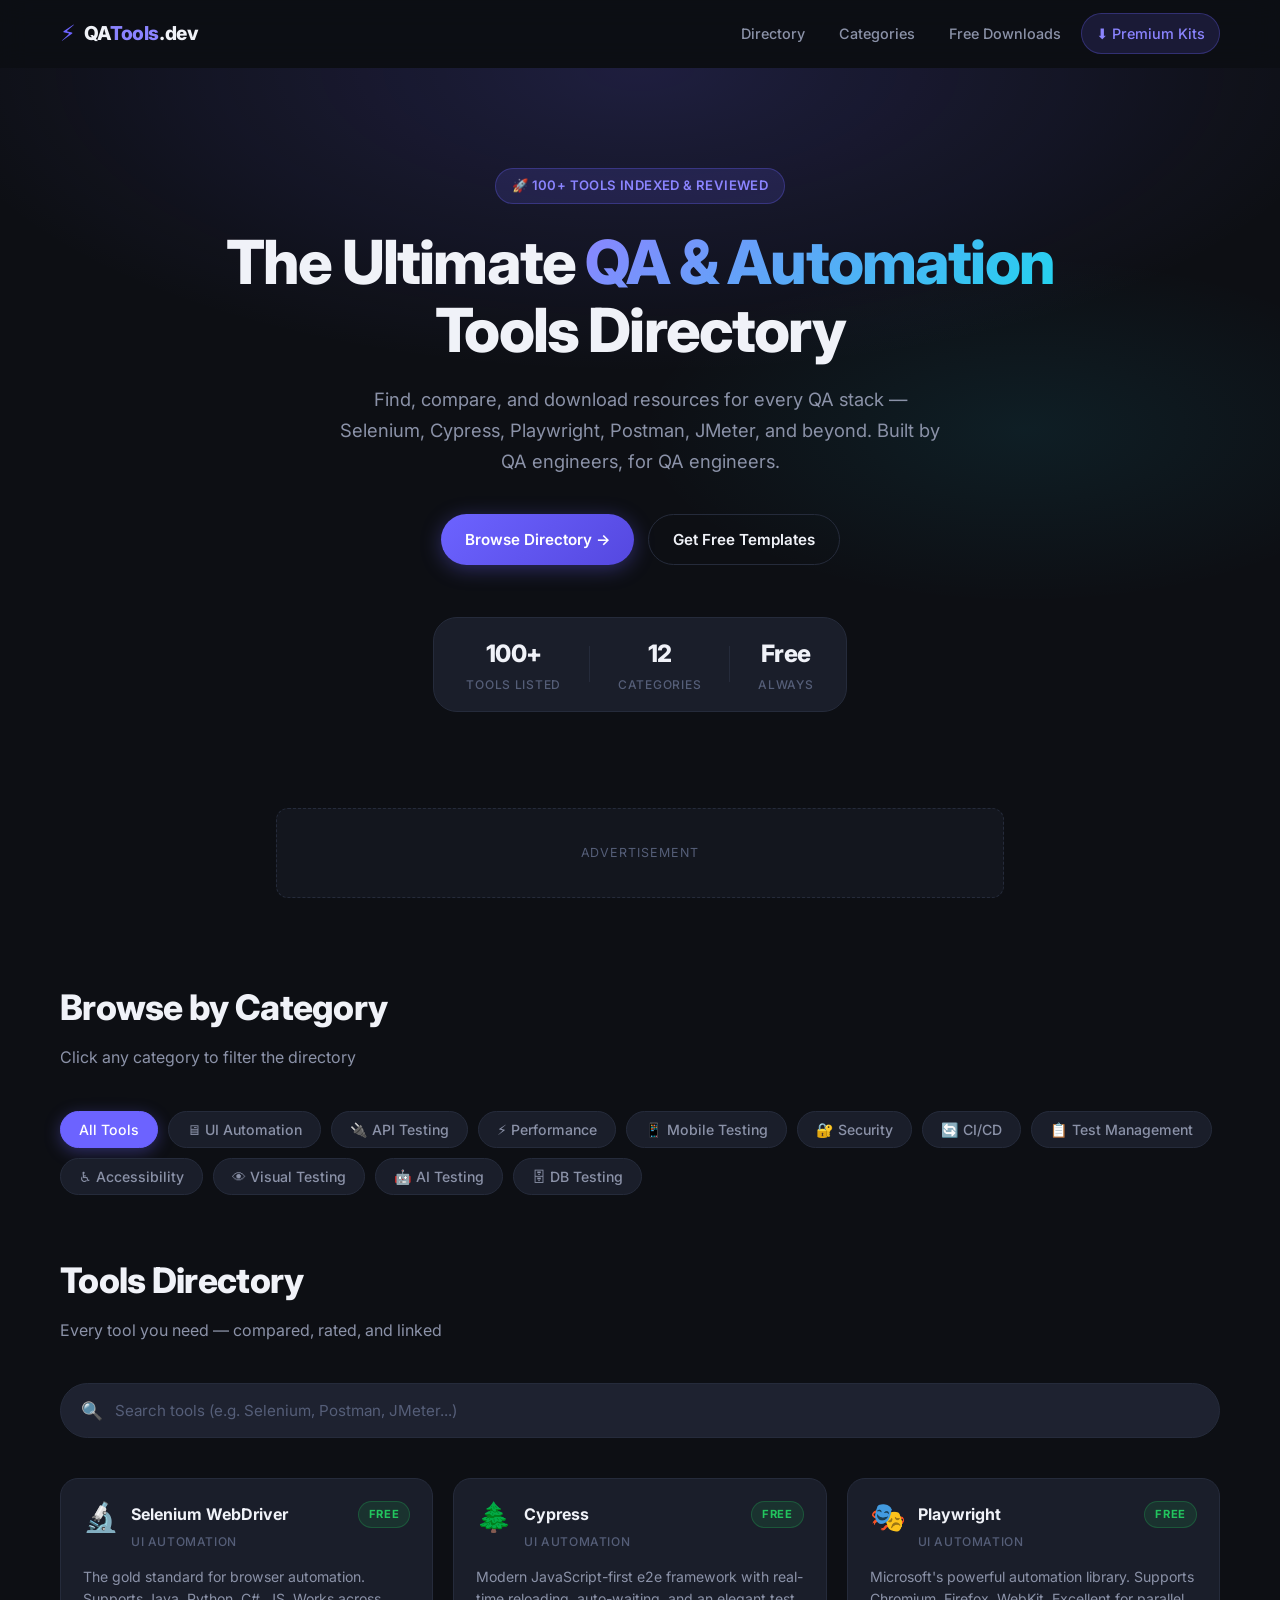
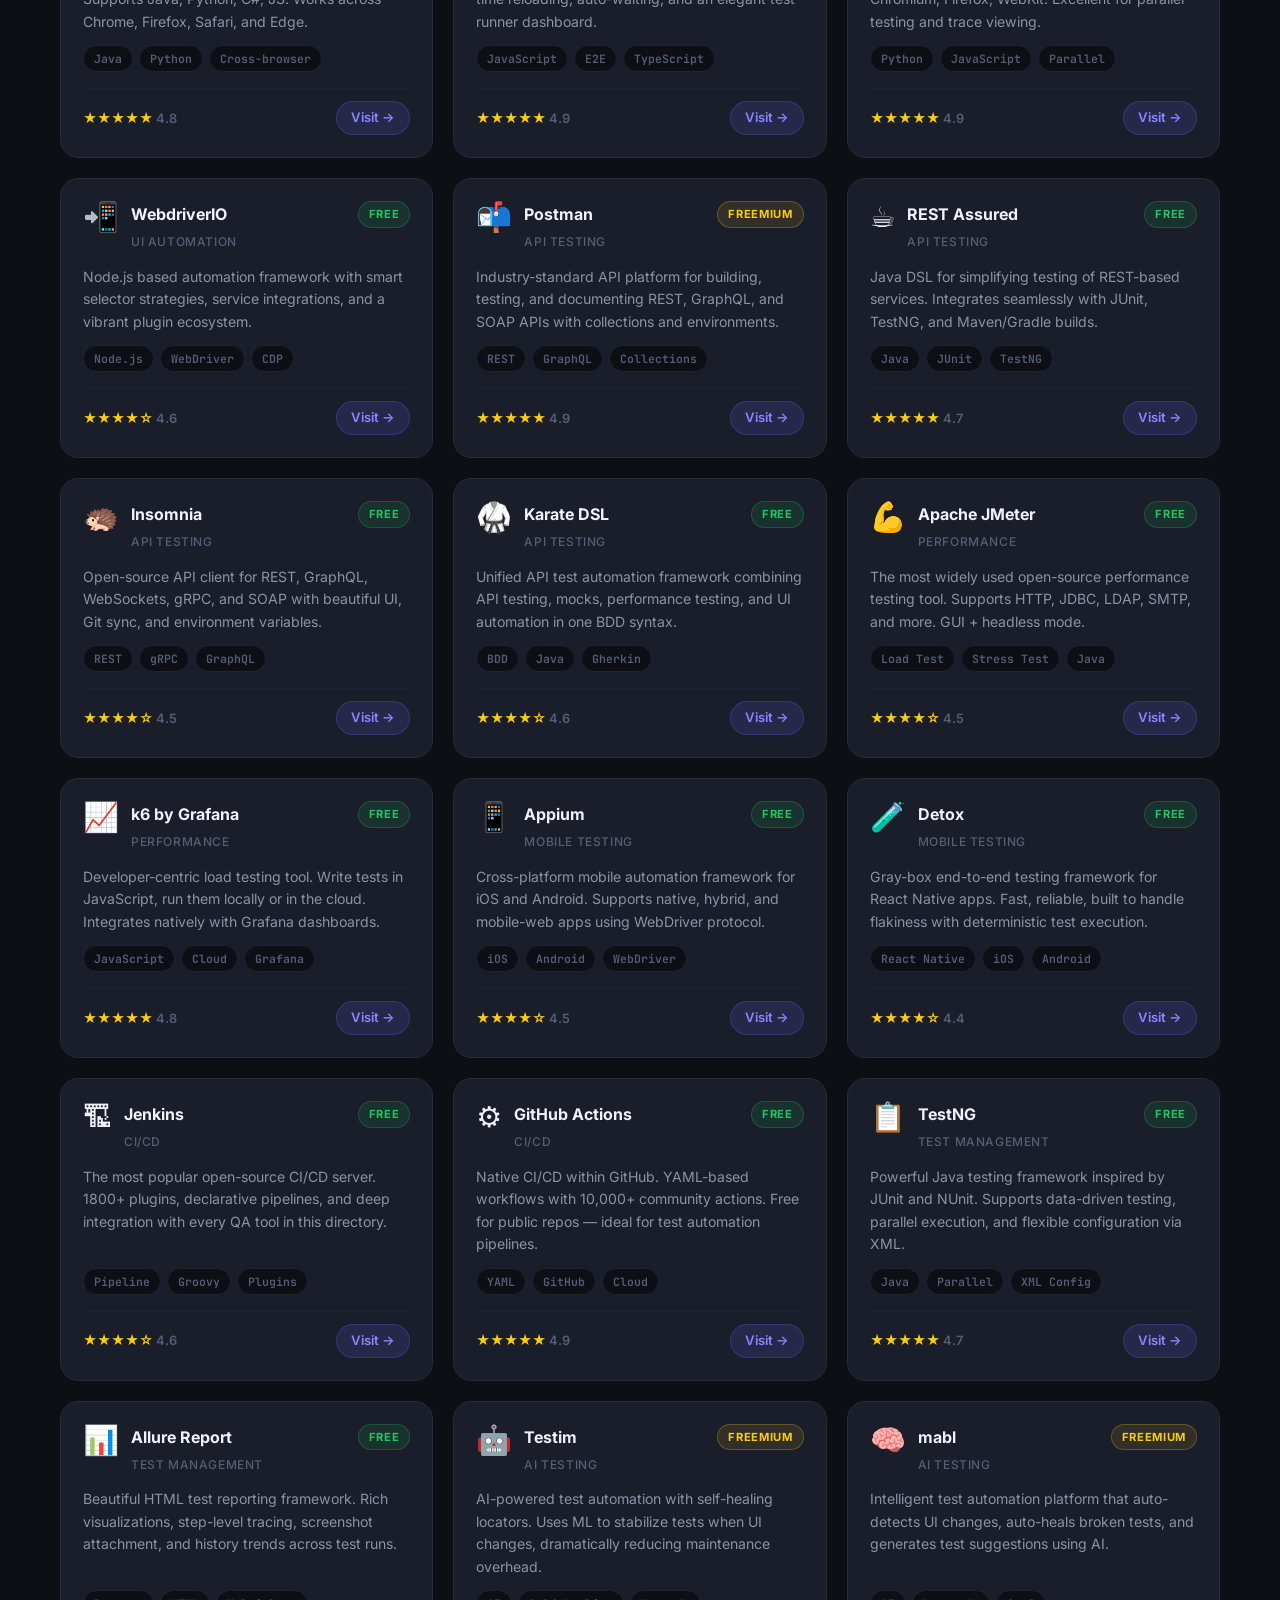
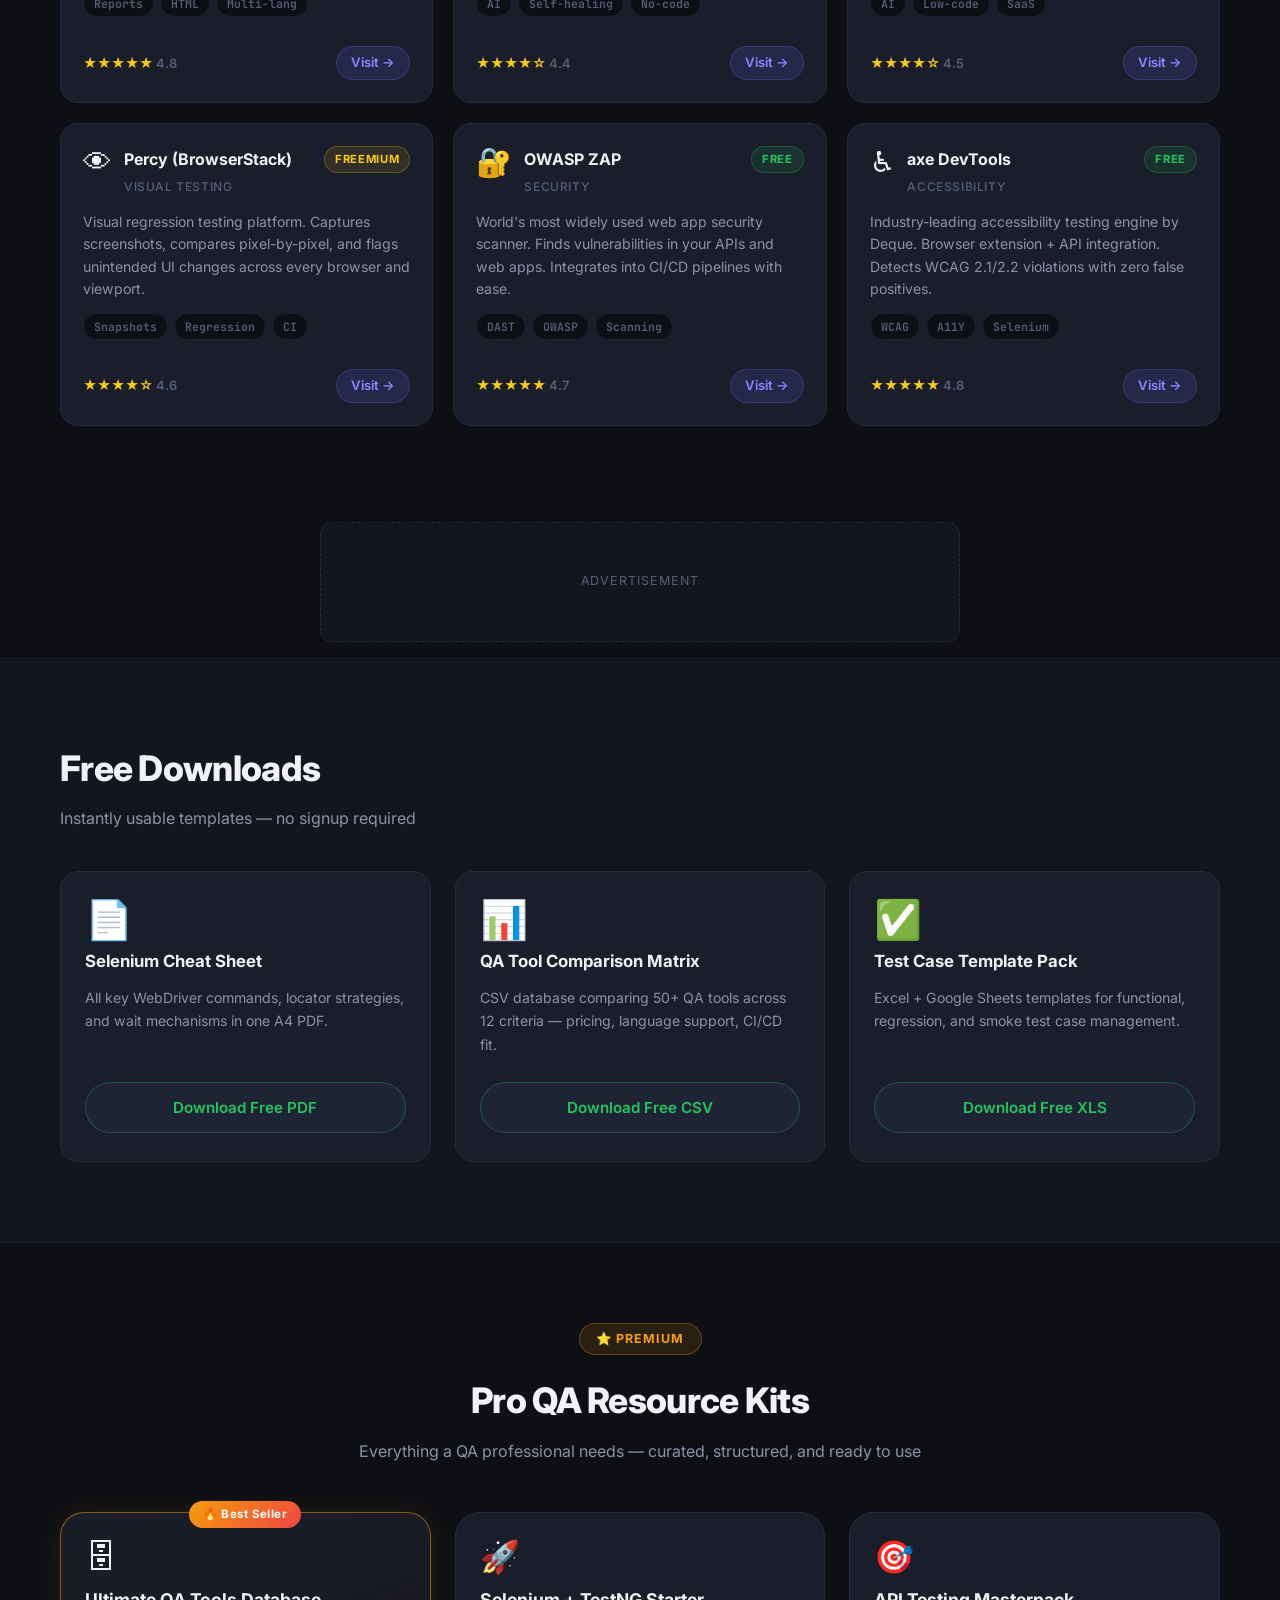
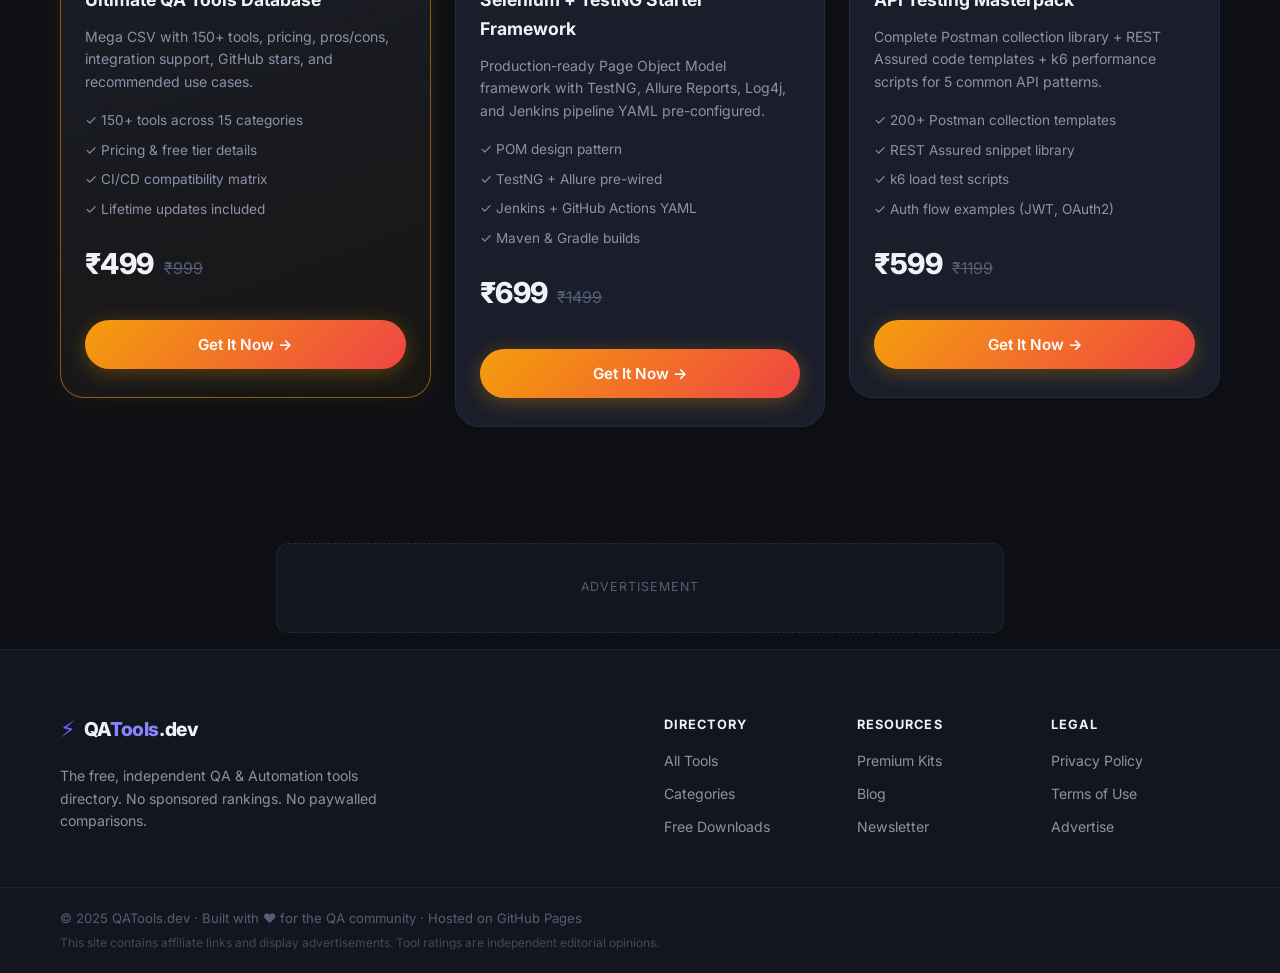
==== index.html @ 2a6a59df "Add files via upload" ====
<!DOCTYPE html>
<html lang="en">
<head>
  <meta charset="UTF-8" />
  <meta name="viewport" content="width=device-width, initial-scale=1.0" />

  <!-- ═══════════════════════════════════════════════
       SEO META TAGS
  ═══════════════════════════════════════════════ -->
  <title>QA & Software Automation Tools Directory | Best Testing Tools 2025</title>
  <meta name="description" content="The most comprehensive free directory of QA, software testing, and automation tools. Find the best Selenium, Cypress, Playwright, Postman, and API testing tools with expert comparisons, templates, and downloads." />
  <meta name="keywords" content="QA tools, software testing tools, automation testing, Selenium, Cypress, Playwright, Postman, API testing, test automation framework, QA resources, software quality assurance" />
  <meta name="author" content="AtulSingh-QA" />
  <meta name="robots" content="index, follow" />
  <link rel="canonical" href="https://atulsingh-qa.github.io/" />

  <!-- ═══════════════════════════════════════════════
       OPEN GRAPH (Social Sharing)
  ═══════════════════════════════════════════════ -->
  <meta property="og:type" content="website" />
  <meta property="og:url" content="https://atulsingh-qa.github.io/" />
  <meta property="og:title" content="QA & Software Automation Tools Directory" />
  <meta property="og:description" content="Free directory of 100+ QA and software automation tools. Comparisons, templates, and expert resources for QA professionals." />
  <meta property="og:image" content="https://atulsingh-qa.github.io/assets/og-banner.png" />
  <meta name="twitter:card" content="summary_large_image" />
  <meta name="twitter:title" content="QA & Software Automation Tools Directory" />
  <meta name="twitter:description" content="Free directory of 100+ QA and software automation tools." />

  <!-- ═══════════════════════════════════════════════
       SCHEMA.ORG STRUCTURED DATA
  ═══════════════════════════════════════════════ -->
  <script type="application/ld+json">
  {
    "@context": "https://schema.org",
    "@type": "WebSite",
    "name": "QA & Software Automation Tools Directory",
    "url": "https://atulsingh-qa.github.io/",
    "description": "Comprehensive directory of QA, software testing, and automation tools for professionals.",
    "publisher": {
      "@type": "Organization",
      "name": "QA Tools Directory",
      "url": "https://atulsingh-qa.github.io/"
    }
  }
  </script>

  <!-- ═══════════════════════════════════════════════
       ADSTERRA — Head Ad Script
       REPLACE the src URL below with your Adsterra
       "Direct Link" or "Social Bar" script tag.
  ═══════════════════════════════════════════════ -->
  <!-- ADSTERRA_HEAD_SCRIPT_PLACEHOLDER -->
  <!-- <script async src="//YOUR_ADSTERRA_SCRIPT_URL_HERE.js"></script> -->

  <link rel="stylesheet" href="styles.css" />
  <link rel="preconnect" href="https://fonts.googleapis.com" />
  <link rel="preconnect" href="https://fonts.gstatic.com" crossorigin />
  <link href="https://fonts.googleapis.com/css2?family=Inter:wght@400;500;600;700;800&family=JetBrains+Mono:wght@400;600&display=swap" rel="stylesheet" />
</head>

<body>

  <!-- ═══════════════════════════════════════════════
       NAVIGATION BAR
  ═══════════════════════════════════════════════ -->
  <header class="navbar">
    <div class="container nav-inner">
      <a href="/" class="logo">
        <span class="logo-icon">⚡</span>
        <span class="logo-text">QA<span class="logo-accent">Tools</span>.dev</span>
      </a>
      <nav class="nav-links">
        <a href="#directory">Directory</a>
        <a href="#categories">Categories</a>
        <a href="#downloads">Free Downloads</a>
        <a href="#premium" class="nav-cta">⬇ Premium Kits</a>
      </nav>
      <button class="hamburger" aria-label="Open menu" onclick="toggleMenu()">☰</button>
    </div>
    <div class="mobile-menu" id="mobileMenu">
      <a href="#directory" onclick="toggleMenu()">Directory</a>
      <a href="#categories" onclick="toggleMenu()">Categories</a>
      <a href="#downloads" onclick="toggleMenu()">Free Downloads</a>
      <a href="#premium" onclick="toggleMenu()">Premium Kits</a>
    </div>
  </header>

  <main>

    <!-- ═══════════════════════════════════════════════
         HERO SECTION
    ═══════════════════════════════════════════════ -->
    <section class="hero">
      <div class="container hero-inner">
        <div class="hero-badge">🚀 100+ Tools Indexed &amp; Reviewed</div>
        <h1 class="hero-title">
          The Ultimate <span class="gradient-text">QA &amp; Automation</span><br />
          Tools Directory
        </h1>
        <p class="hero-subtitle">
          Find, compare, and download resources for every QA stack — Selenium, Cypress,
          Playwright, Postman, JMeter, and beyond. Built by QA engineers, for QA engineers.
        </p>
        <div class="hero-actions">
          <a href="#directory" class="btn btn-primary">Browse Directory →</a>
          <a href="#downloads" class="btn btn-secondary">Get Free Templates</a>
        </div>
        <div class="hero-stats">
          <div class="stat"><span class="stat-num">100+</span><span class="stat-label">Tools Listed</span></div>
          <div class="stat-divider"></div>
          <div class="stat"><span class="stat-num">12</span><span class="stat-label">Categories</span></div>
          <div class="stat-divider"></div>
          <div class="stat"><span class="stat-num">Free</span><span class="stat-label">Always</span></div>
        </div>
      </div>
      <div class="hero-glow"></div>
    </section>

    <!-- ═══════════════════════════════════════════════
         AD SLOT — BANNER (Below Hero)
         Replace data-ad-slot with your Adsterra code
    ═══════════════════════════════════════════════ -->
    <div class="ad-container ad-banner" aria-label="Advertisement">
      <!-- ADSTERRA BANNER 728x90 — PASTE YOUR CODE BELOW -->
      <!-- <ins class="adsbygoogle" ...></ins> -->
      <div class="ad-placeholder">
        <span>Advertisement</span>
      </div>
    </div>

    <!-- ═══════════════════════════════════════════════
         CATEGORY PILLS
    ═══════════════════════════════════════════════ -->
    <section class="categories-section" id="categories">
      <div class="container">
        <h2 class="section-title">Browse by Category</h2>
        <p class="section-subtitle">Click any category to filter the directory</p>
        <div class="category-grid">
          <button class="cat-pill active" data-filter="all">All Tools</button>
          <button class="cat-pill" data-filter="ui-automation">🖥 UI Automation</button>
          <button class="cat-pill" data-filter="api-testing">🔌 API Testing</button>
          <button class="cat-pill" data-filter="performance">⚡ Performance</button>
          <button class="cat-pill" data-filter="mobile">📱 Mobile Testing</button>
          <button class="cat-pill" data-filter="security">🔐 Security</button>
          <button class="cat-pill" data-filter="ci-cd">🔄 CI/CD</button>
          <button class="cat-pill" data-filter="test-management">📋 Test Management</button>
          <button class="cat-pill" data-filter="accessibility">♿ Accessibility</button>
          <button class="cat-pill" data-filter="visual">👁 Visual Testing</button>
          <button class="cat-pill" data-filter="ai-testing">🤖 AI Testing</button>
          <button class="cat-pill" data-filter="database">🗄 DB Testing</button>
        </div>
      </div>
    </section>

    <!-- ═══════════════════════════════════════════════
         TOOLS DIRECTORY
    ═══════════════════════════════════════════════ -->
    <section class="directory-section" id="directory">
      <div class="container">
        <h2 class="section-title">Tools Directory</h2>
        <p class="section-subtitle">Every tool you need — compared, rated, and linked</p>

        <!-- Search Bar -->
        <div class="search-bar">
          <span class="search-icon">🔍</span>
          <input type="text" id="searchInput" placeholder="Search tools (e.g. Selenium, Postman, JMeter...)" oninput="filterTools()" />
        </div>

        <!-- Tools Grid -->
        <div class="tools-grid" id="toolsGrid">

          <!-- ── UI Automation ───────────────────── -->
          <article class="tool-card" data-category="ui-automation" data-tags="selenium java python testing browser">
            <div class="tool-header">
              <div class="tool-icon">🔬</div>
              <div class="tool-meta">
                <h3 class="tool-name">Selenium WebDriver</h3>
                <span class="tool-cat">UI Automation</span>
              </div>
              <span class="tool-badge free">Free</span>
            </div>
            <p class="tool-desc">The gold standard for browser automation. Supports Java, Python, C#, JS. Works across Chrome, Firefox, Safari, and Edge.</p>
            <div class="tool-tags">
              <span class="tag">Java</span><span class="tag">Python</span><span class="tag">Cross-browser</span>
            </div>
            <div class="tool-footer">
              <span class="tool-rating">★★★★★ <small>4.8</small></span>
              <a href="https://selenium.dev" target="_blank" rel="noopener" class="tool-link">Visit →</a>
            </div>
          </article>

          <article class="tool-card" data-category="ui-automation" data-tags="cypress javascript end-to-end modern testing">
            <div class="tool-header">
              <div class="tool-icon">🌲</div>
              <div class="tool-meta">
                <h3 class="tool-name">Cypress</h3>
                <span class="tool-cat">UI Automation</span>
              </div>
              <span class="tool-badge free">Free</span>
            </div>
            <p class="tool-desc">Modern JavaScript-first e2e framework with real-time reloading, auto-waiting, and an elegant test runner dashboard.</p>
            <div class="tool-tags">
              <span class="tag">JavaScript</span><span class="tag">E2E</span><span class="tag">TypeScript</span>
            </div>
            <div class="tool-footer">
              <span class="tool-rating">★★★★★ <small>4.9</small></span>
              <a href="https://cypress.io" target="_blank" rel="noopener" class="tool-link">Visit →</a>
            </div>
          </article>

          <article class="tool-card" data-category="ui-automation" data-tags="playwright microsoft cross-browser automation">
            <div class="tool-header">
              <div class="tool-icon">🎭</div>
              <div class="tool-meta">
                <h3 class="tool-name">Playwright</h3>
                <span class="tool-cat">UI Automation</span>
              </div>
              <span class="tool-badge free">Free</span>
            </div>
            <p class="tool-desc">Microsoft's powerful automation library. Supports Chromium, Firefox, WebKit. Excellent for parallel testing and trace viewing.</p>
            <div class="tool-tags">
              <span class="tag">Python</span><span class="tag">JavaScript</span><span class="tag">Parallel</span>
            </div>
            <div class="tool-footer">
              <span class="tool-rating">★★★★★ <small>4.9</small></span>
              <a href="https://playwright.dev" target="_blank" rel="noopener" class="tool-link">Visit →</a>
            </div>
          </article>

          <article class="tool-card" data-category="ui-automation" data-tags="appium mobile web automation hybrid">
            <div class="tool-header">
              <div class="tool-icon">📲</div>
              <div class="tool-meta">
                <h3 class="tool-name">WebdriverIO</h3>
                <span class="tool-cat">UI Automation</span>
              </div>
              <span class="tool-badge free">Free</span>
            </div>
            <p class="tool-desc">Node.js based automation framework with smart selector strategies, service integrations, and a vibrant plugin ecosystem.</p>
            <div class="tool-tags">
              <span class="tag">Node.js</span><span class="tag">WebDriver</span><span class="tag">CDP</span>
            </div>
            <div class="tool-footer">
              <span class="tool-rating">★★★★☆ <small>4.6</small></span>
              <a href="https://webdriver.io" target="_blank" rel="noopener" class="tool-link">Visit →</a>
            </div>
          </article>

          <!-- ── API Testing ─────────────────────── -->
          <article class="tool-card" data-category="api-testing" data-tags="postman api rest http testing">
            <div class="tool-header">
              <div class="tool-icon">📬</div>
              <div class="tool-meta">
                <h3 class="tool-name">Postman</h3>
                <span class="tool-cat">API Testing</span>
              </div>
              <span class="tool-badge freemium">Freemium</span>
            </div>
            <p class="tool-desc">Industry-standard API platform for building, testing, and documenting REST, GraphQL, and SOAP APIs with collections and environments.</p>
            <div class="tool-tags">
              <span class="tag">REST</span><span class="tag">GraphQL</span><span class="tag">Collections</span>
            </div>
            <div class="tool-footer">
              <span class="tool-rating">★★★★★ <small>4.9</small></span>
              <a href="https://postman.com" target="_blank" rel="noopener" class="tool-link">Visit →</a>
            </div>
          </article>

          <article class="tool-card" data-category="api-testing" data-tags="rest assured java api automation testing">
            <div class="tool-header">
              <div class="tool-icon">☕</div>
              <div class="tool-meta">
                <h3 class="tool-name">REST Assured</h3>
                <span class="tool-cat">API Testing</span>
              </div>
              <span class="tool-badge free">Free</span>
            </div>
            <p class="tool-desc">Java DSL for simplifying testing of REST-based services. Integrates seamlessly with JUnit, TestNG, and Maven/Gradle builds.</p>
            <div class="tool-tags">
              <span class="tag">Java</span><span class="tag">JUnit</span><span class="tag">TestNG</span>
            </div>
            <div class="tool-footer">
              <span class="tool-rating">★★★★★ <small>4.7</small></span>
              <a href="https://rest-assured.io" target="_blank" rel="noopener" class="tool-link">Visit →</a>
            </div>
          </article>

          <article class="tool-card" data-category="api-testing" data-tags="k6 grafana load api performance testing">
            <div class="tool-header">
              <div class="tool-icon">🦔</div>
              <div class="tool-meta">
                <h3 class="tool-name">Insomnia</h3>
                <span class="tool-cat">API Testing</span>
              </div>
              <span class="tool-badge free">Free</span>
            </div>
            <p class="tool-desc">Open-source API client for REST, GraphQL, WebSockets, gRPC, and SOAP with beautiful UI, Git sync, and environment variables.</p>
            <div class="tool-tags">
              <span class="tag">REST</span><span class="tag">gRPC</span><span class="tag">GraphQL</span>
            </div>
            <div class="tool-footer">
              <span class="tool-rating">★★★★☆ <small>4.5</small></span>
              <a href="https://insomnia.rest" target="_blank" rel="noopener" class="tool-link">Visit →</a>
            </div>
          </article>

          <article class="tool-card" data-category="api-testing" data-tags="karate api automation BDD testing">
            <div class="tool-header">
              <div class="tool-icon">🥋</div>
              <div class="tool-meta">
                <h3 class="tool-name">Karate DSL</h3>
                <span class="tool-cat">API Testing</span>
              </div>
              <span class="tool-badge free">Free</span>
            </div>
            <p class="tool-desc">Unified API test automation framework combining API testing, mocks, performance testing, and UI automation in one BDD syntax.</p>
            <div class="tool-tags">
              <span class="tag">BDD</span><span class="tag">Java</span><span class="tag">Gherkin</span>
            </div>
            <div class="tool-footer">
              <span class="tool-rating">★★★★☆ <small>4.6</small></span>
              <a href="https://karatelabs.github.io/karate/" target="_blank" rel="noopener" class="tool-link">Visit →</a>
            </div>
          </article>

          <!-- ── Performance ─────────────────────── -->
          <article class="tool-card" data-category="performance" data-tags="jmeter apache load performance stress testing">
            <div class="tool-header">
              <div class="tool-icon">💪</div>
              <div class="tool-meta">
                <h3 class="tool-name">Apache JMeter</h3>
                <span class="tool-cat">Performance</span>
              </div>
              <span class="tool-badge free">Free</span>
            </div>
            <p class="tool-desc">The most widely used open-source performance testing tool. Supports HTTP, JDBC, LDAP, SMTP, and more. GUI + headless mode.</p>
            <div class="tool-tags">
              <span class="tag">Load Test</span><span class="tag">Stress Test</span><span class="tag">Java</span>
            </div>
            <div class="tool-footer">
              <span class="tool-rating">★★★★☆ <small>4.5</small></span>
              <a href="https://jmeter.apache.org" target="_blank" rel="noopener" class="tool-link">Visit →</a>
            </div>
          </article>

          <article class="tool-card" data-category="performance" data-tags="k6 load testing javascript grafana cloud">
            <div class="tool-header">
              <div class="tool-icon">📈</div>
              <div class="tool-meta">
                <h3 class="tool-name">k6 by Grafana</h3>
                <span class="tool-cat">Performance</span>
              </div>
              <span class="tool-badge free">Free</span>
            </div>
            <p class="tool-desc">Developer-centric load testing tool. Write tests in JavaScript, run them locally or in the cloud. Integrates natively with Grafana dashboards.</p>
            <div class="tool-tags">
              <span class="tag">JavaScript</span><span class="tag">Cloud</span><span class="tag">Grafana</span>
            </div>
            <div class="tool-footer">
              <span class="tool-rating">★★★★★ <small>4.8</small></span>
              <a href="https://k6.io" target="_blank" rel="noopener" class="tool-link">Visit →</a>
            </div>
          </article>

          <!-- ── Mobile Testing ──────────────────── -->
          <article class="tool-card" data-category="mobile" data-tags="appium mobile ios android automation testing">
            <div class="tool-header">
              <div class="tool-icon">📱</div>
              <div class="tool-meta">
                <h3 class="tool-name">Appium</h3>
                <span class="tool-cat">Mobile Testing</span>
              </div>
              <span class="tool-badge free">Free</span>
            </div>
            <p class="tool-desc">Cross-platform mobile automation framework for iOS and Android. Supports native, hybrid, and mobile-web apps using WebDriver protocol.</p>
            <div class="tool-tags">
              <span class="tag">iOS</span><span class="tag">Android</span><span class="tag">WebDriver</span>
            </div>
            <div class="tool-footer">
              <span class="tool-rating">★★★★☆ <small>4.5</small></span>
              <a href="https://appium.io" target="_blank" rel="noopener" class="tool-link">Visit →</a>
            </div>
          </article>

          <article class="tool-card" data-category="mobile" data-tags="detox react native mobile end-to-end testing">
            <div class="tool-header">
              <div class="tool-icon">🧪</div>
              <div class="tool-meta">
                <h3 class="tool-name">Detox</h3>
                <span class="tool-cat">Mobile Testing</span>
              </div>
              <span class="tool-badge free">Free</span>
            </div>
            <p class="tool-desc">Gray-box end-to-end testing framework for React Native apps. Fast, reliable, built to handle flakiness with deterministic test execution.</p>
            <div class="tool-tags">
              <span class="tag">React Native</span><span class="tag">iOS</span><span class="tag">Android</span>
            </div>
            <div class="tool-footer">
              <span class="tool-rating">★★★★☆ <small>4.4</small></span>
              <a href="https://wix.github.io/Detox/" target="_blank" rel="noopener" class="tool-link">Visit →</a>
            </div>
          </article>

          <!-- ── CI/CD ───────────────────────────── -->
          <article class="tool-card" data-category="ci-cd" data-tags="jenkins ci cd pipeline automation devops">
            <div class="tool-header">
              <div class="tool-icon">🏗</div>
              <div class="tool-meta">
                <h3 class="tool-name">Jenkins</h3>
                <span class="tool-cat">CI/CD</span>
              </div>
              <span class="tool-badge free">Free</span>
            </div>
            <p class="tool-desc">The most popular open-source CI/CD server. 1800+ plugins, declarative pipelines, and deep integration with every QA tool in this directory.</p>
            <div class="tool-tags">
              <span class="tag">Pipeline</span><span class="tag">Groovy</span><span class="tag">Plugins</span>
            </div>
            <div class="tool-footer">
              <span class="tool-rating">★★★★☆ <small>4.6</small></span>
              <a href="https://jenkins.io" target="_blank" rel="noopener" class="tool-link">Visit →</a>
            </div>
          </article>

          <article class="tool-card" data-category="ci-cd" data-tags="github actions ci cd workflows automation">
            <div class="tool-header">
              <div class="tool-icon">⚙️</div>
              <div class="tool-meta">
                <h3 class="tool-name">GitHub Actions</h3>
                <span class="tool-cat">CI/CD</span>
              </div>
              <span class="tool-badge free">Free</span>
            </div>
            <p class="tool-desc">Native CI/CD within GitHub. YAML-based workflows with 10,000+ community actions. Free for public repos — ideal for test automation pipelines.</p>
            <div class="tool-tags">
              <span class="tag">YAML</span><span class="tag">GitHub</span><span class="tag">Cloud</span>
            </div>
            <div class="tool-footer">
              <span class="tool-rating">★★★★★ <small>4.9</small></span>
              <a href="https://github.com/features/actions" target="_blank" rel="noopener" class="tool-link">Visit →</a>
            </div>
          </article>

          <!-- ── Test Management ─────────────────── -->
          <article class="tool-card" data-category="test-management" data-tags="testng java testing framework annotations">
            <div class="tool-header">
              <div class="tool-icon">📋</div>
              <div class="tool-meta">
                <h3 class="tool-name">TestNG</h3>
                <span class="tool-cat">Test Management</span>
              </div>
              <span class="tool-badge free">Free</span>
            </div>
            <p class="tool-desc">Powerful Java testing framework inspired by JUnit and NUnit. Supports data-driven testing, parallel execution, and flexible configuration via XML.</p>
            <div class="tool-tags">
              <span class="tag">Java</span><span class="tag">Parallel</span><span class="tag">XML Config</span>
            </div>
            <div class="tool-footer">
              <span class="tool-rating">★★★★★ <small>4.7</small></span>
              <a href="https://testng.org" target="_blank" rel="noopener" class="tool-link">Visit →</a>
            </div>
          </article>

          <article class="tool-card" data-category="test-management" data-tags="allure report test reporting html visualization">
            <div class="tool-header">
              <div class="tool-icon">📊</div>
              <div class="tool-meta">
                <h3 class="tool-name">Allure Report</h3>
                <span class="tool-cat">Test Management</span>
              </div>
              <span class="tool-badge free">Free</span>
            </div>
            <p class="tool-desc">Beautiful HTML test reporting framework. Rich visualizations, step-level tracing, screenshot attachment, and history trends across test runs.</p>
            <div class="tool-tags">
              <span class="tag">Reports</span><span class="tag">HTML</span><span class="tag">Multi-lang</span>
            </div>
            <div class="tool-footer">
              <span class="tool-rating">★★★★★ <small>4.8</small></span>
              <a href="https://allurereport.org" target="_blank" rel="noopener" class="tool-link">Visit →</a>
            </div>
          </article>

          <!-- ── AI Testing ──────────────────────── -->
          <article class="tool-card" data-category="ai-testing" data-tags="testim ai self-healing automated testing">
            <div class="tool-header">
              <div class="tool-icon">🤖</div>
              <div class="tool-meta">
                <h3 class="tool-name">Testim</h3>
                <span class="tool-cat">AI Testing</span>
              </div>
              <span class="tool-badge freemium">Freemium</span>
            </div>
            <p class="tool-desc">AI-powered test automation with self-healing locators. Uses ML to stabilize tests when UI changes, dramatically reducing maintenance overhead.</p>
            <div class="tool-tags">
              <span class="tag">AI</span><span class="tag">Self-healing</span><span class="tag">No-code</span>
            </div>
            <div class="tool-footer">
              <span class="tool-rating">★★★★☆ <small>4.4</small></span>
              <a href="https://testim.io" target="_blank" rel="noopener" class="tool-link">Visit →</a>
            </div>
          </article>

          <article class="tool-card" data-category="ai-testing" data-tags="mabl ai automated testing saas low-code">
            <div class="tool-header">
              <div class="tool-icon">🧠</div>
              <div class="tool-meta">
                <h3 class="tool-name">mabl</h3>
                <span class="tool-cat">AI Testing</span>
              </div>
              <span class="tool-badge freemium">Freemium</span>
            </div>
            <p class="tool-desc">Intelligent test automation platform that auto-detects UI changes, auto-heals broken tests, and generates test suggestions using AI.</p>
            <div class="tool-tags">
              <span class="tag">AI</span><span class="tag">Low-code</span><span class="tag">SaaS</span>
            </div>
            <div class="tool-footer">
              <span class="tool-rating">★★★★☆ <small>4.5</small></span>
              <a href="https://mabl.com" target="_blank" rel="noopener" class="tool-link">Visit →</a>
            </div>
          </article>

          <!-- ── Visual Testing ─────────────────── -->
          <article class="tool-card" data-category="visual" data-tags="percy visual regression testing snapshot">
            <div class="tool-header">
              <div class="tool-icon">👁</div>
              <div class="tool-meta">
                <h3 class="tool-name">Percy (BrowserStack)</h3>
                <span class="tool-cat">Visual Testing</span>
              </div>
              <span class="tool-badge freemium">Freemium</span>
            </div>
            <p class="tool-desc">Visual regression testing platform. Captures screenshots, compares pixel-by-pixel, and flags unintended UI changes across every browser and viewport.</p>
            <div class="tool-tags">
              <span class="tag">Snapshots</span><span class="tag">Regression</span><span class="tag">CI</span>
            </div>
            <div class="tool-footer">
              <span class="tool-rating">★★★★☆ <small>4.6</small></span>
              <a href="https://percy.io" target="_blank" rel="noopener" class="tool-link">Visit →</a>
            </div>
          </article>

          <!-- ── Security ───────────────────────── -->
          <article class="tool-card" data-category="security" data-tags="OWASP ZAP security vulnerability scan web app">
            <div class="tool-header">
              <div class="tool-icon">🔐</div>
              <div class="tool-meta">
                <h3 class="tool-name">OWASP ZAP</h3>
                <span class="tool-cat">Security</span>
              </div>
              <span class="tool-badge free">Free</span>
            </div>
            <p class="tool-desc">World's most widely used web app security scanner. Finds vulnerabilities in your APIs and web apps. Integrates into CI/CD pipelines with ease.</p>
            <div class="tool-tags">
              <span class="tag">DAST</span><span class="tag">OWASP</span><span class="tag">Scanning</span>
            </div>
            <div class="tool-footer">
              <span class="tool-rating">★★★★★ <small>4.7</small></span>
              <a href="https://zaproxy.org" target="_blank" rel="noopener" class="tool-link">Visit →</a>
            </div>
          </article>

          <!-- ── Accessibility ───────────────────── -->
          <article class="tool-card" data-category="accessibility" data-tags="axe accessibility deque WCAG testing browser">
            <div class="tool-header">
              <div class="tool-icon">♿</div>
              <div class="tool-meta">
                <h3 class="tool-name">axe DevTools</h3>
                <span class="tool-cat">Accessibility</span>
              </div>
              <span class="tool-badge free">Free</span>
            </div>
            <p class="tool-desc">Industry-leading accessibility testing engine by Deque. Browser extension + API integration. Detects WCAG 2.1/2.2 violations with zero false positives.</p>
            <div class="tool-tags">
              <span class="tag">WCAG</span><span class="tag">A11Y</span><span class="tag">Selenium</span>
            </div>
            <div class="tool-footer">
              <span class="tool-rating">★★★★★ <small>4.8</small></span>
              <a href="https://deque.com/axe/" target="_blank" rel="noopener" class="tool-link">Visit →</a>
            </div>
          </article>

        </div><!-- /tools-grid -->
      </div>
    </section>

    <!-- ═══════════════════════════════════════════════
         AD SLOT — MID-PAGE (Native / In-feed)
    ═══════════════════════════════════════════════ -->
    <div class="ad-container ad-mid" aria-label="Advertisement">
      <!-- ADSTERRA NATIVE AD — PASTE YOUR CODE BELOW -->
      <div class="ad-placeholder">
        <span>Advertisement</span>
      </div>
    </div>

    <!-- ═══════════════════════════════════════════════
         FREE DOWNLOADS SECTION
    ═══════════════════════════════════════════════ -->
    <section class="downloads-section" id="downloads">
      <div class="container">
        <div class="section-header-flex">
          <div>
            <h2 class="section-title">Free Downloads</h2>
            <p class="section-subtitle">Instantly usable templates — no signup required</p>
          </div>
        </div>
        <div class="downloads-grid">

          <div class="download-card">
            <div class="download-icon">📄</div>
            <h3>Selenium Cheat Sheet</h3>
            <p>All key WebDriver commands, locator strategies, and wait mechanisms in one A4 PDF.</p>
            <a href="#" class="btn btn-download">Download Free PDF</a>
          </div>

          <div class="download-card">
            <div class="download-icon">📊</div>
            <h3>QA Tool Comparison Matrix</h3>
            <p>CSV database comparing 50+ QA tools across 12 criteria — pricing, language support, CI/CD fit.</p>
            <a href="#" class="btn btn-download">Download Free CSV</a>
          </div>

          <div class="download-card">
            <div class="download-icon">✅</div>
            <h3>Test Case Template Pack</h3>
            <p>Excel + Google Sheets templates for functional, regression, and smoke test case management.</p>
            <a href="#" class="btn btn-download">Download Free XLS</a>
          </div>

        </div>
      </div>
    </section>

    <!-- ═══════════════════════════════════════════════
         PREMIUM PRODUCTS (GUMROAD)
    ═══════════════════════════════════════════════ -->
    <section class="premium-section" id="premium">
      <div class="container">
        <div class="premium-header">
          <span class="premium-badge">⭐ PREMIUM</span>
          <h2 class="section-title">Pro QA Resource Kits</h2>
          <p class="section-subtitle">Everything a QA professional needs — curated, structured, and ready to use</p>
        </div>
        <div class="premium-grid">

          <div class="premium-card featured">
            <div class="featured-label">🔥 Best Seller</div>
            <div class="premium-icon">🗄</div>
            <h3>Ultimate QA Tools Database</h3>
            <p>Mega CSV with 150+ tools, pricing, pros/cons, integration support, GitHub stars, and recommended use cases.</p>
            <ul class="premium-features">
              <li>✓ 150+ tools across 15 categories</li>
              <li>✓ Pricing & free tier details</li>
              <li>✓ CI/CD compatibility matrix</li>
              <li>✓ Lifetime updates included</li>
            </ul>
            <div class="premium-price">
              <span class="price">₹499</span>
              <span class="price-orig">₹999</span>
            </div>
            <!-- REPLACE href with your Gumroad product link -->
            <a href="https://gumroad.com" target="_blank" rel="noopener" class="btn btn-premium">Get It Now →</a>
          </div>

          <div class="premium-card">
            <div class="premium-icon">🚀</div>
            <h3>Selenium + TestNG Starter Framework</h3>
            <p>Production-ready Page Object Model framework with TestNG, Allure Reports, Log4j, and Jenkins pipeline YAML pre-configured.</p>
            <ul class="premium-features">
              <li>✓ POM design pattern</li>
              <li>✓ TestNG + Allure pre-wired</li>
              <li>✓ Jenkins + GitHub Actions YAML</li>
              <li>✓ Maven & Gradle builds</li>
            </ul>
            <div class="premium-price">
              <span class="price">₹699</span>
              <span class="price-orig">₹1499</span>
            </div>
            <a href="https://gumroad.com" target="_blank" rel="noopener" class="btn btn-premium">Get It Now →</a>
          </div>

          <div class="premium-card">
            <div class="premium-icon">🎯</div>
            <h3>API Testing Masterpack</h3>
            <p>Complete Postman collection library + REST Assured code templates + k6 performance scripts for 5 common API patterns.</p>
            <ul class="premium-features">
              <li>✓ 200+ Postman collection templates</li>
              <li>✓ REST Assured snippet library</li>
              <li>✓ k6 load test scripts</li>
              <li>✓ Auth flow examples (JWT, OAuth2)</li>
            </ul>
            <div class="premium-price">
              <span class="price">₹599</span>
              <span class="price-orig">₹1199</span>
            </div>
            <a href="https://gumroad.com" target="_blank" rel="noopener" class="btn btn-premium">Get It Now →</a>
          </div>

        </div>
      </div>
    </section>

    <!-- ═══════════════════════════════════════════════
         AD SLOT — BEFORE FOOTER
    ═══════════════════════════════════════════════ -->
    <div class="ad-container ad-footer-top" aria-label="Advertisement">
      <!-- ADSTERRA BANNER 728x90 — PASTE YOUR CODE BELOW -->
      <div class="ad-placeholder">
        <span>Advertisement</span>
      </div>
    </div>

  </main>

  <!-- ═══════════════════════════════════════════════
       FOOTER
  ═══════════════════════════════════════════════ -->
  <footer class="footer">
    <div class="container footer-inner">
      <div class="footer-brand">
        <a href="/" class="logo">
          <span class="logo-icon">⚡</span>
          <span class="logo-text">QA<span class="logo-accent">Tools</span>.dev</span>
        </a>
        <p>The free, independent QA & Automation tools directory. No sponsored rankings. No paywalled comparisons.</p>
      </div>
      <div class="footer-links">
        <div class="footer-col">
          <h4>Directory</h4>
          <a href="#directory">All Tools</a>
          <a href="#categories">Categories</a>
          <a href="#downloads">Free Downloads</a>
        </div>
        <div class="footer-col">
          <h4>Resources</h4>
          <a href="#premium">Premium Kits</a>
          <a href="#">Blog</a>
          <a href="#">Newsletter</a>
        </div>
        <div class="footer-col">
          <h4>Legal</h4>
          <a href="#">Privacy Policy</a>
          <a href="#">Terms of Use</a>
          <a href="#">Advertise</a>
        </div>
      </div>
    </div>
    <div class="footer-bottom">
      <div class="container">
        <p>© 2025 QATools.dev · Built with ❤️ for the QA community · Hosted on GitHub Pages</p>
        <p class="footer-disclaimer">This site contains affiliate links and display advertisements. Tool ratings are independent editorial opinions.</p>
      </div>
    </div>
  </footer>

  <!-- ═══════════════════════════════════════════════
       JAVASCRIPT — Filter & Search
  ═══════════════════════════════════════════════ -->
  <script>
    // ── Category filter ────────────────────────────
    const pills = document.querySelectorAll('.cat-pill');
    let activeFilter = 'all';

    pills.forEach(pill => {
      pill.addEventListener('click', () => {
        pills.forEach(p => p.classList.remove('active'));
        pill.classList.add('active');
        activeFilter = pill.dataset.filter;
        applyFilters();
      });
    });

    // ── Text search ────────────────────────────────
    function filterTools() { applyFilters(); }

    function applyFilters() {
      const query = document.getElementById('searchInput').value.toLowerCase();
      const cards = document.querySelectorAll('.tool-card');

      cards.forEach(card => {
        const catMatch = activeFilter === 'all' || card.dataset.category === activeFilter;
        const textContent = (card.dataset.tags + ' ' + card.innerText).toLowerCase();
        const searchMatch = query === '' || textContent.includes(query);
        card.style.display = (catMatch && searchMatch) ? 'flex' : 'none';
      });
    }

    // ── Mobile menu ────────────────────────────────
    function toggleMenu() {
      const menu = document.getElementById('mobileMenu');
      menu.classList.toggle('open');
    }

    // ── Navbar scroll shadow ───────────────────────
    window.addEventListener('scroll', () => {
      document.querySelector('.navbar').classList.toggle('scrolled', window.scrollY > 10);
    });
  </script>

</body>
</html>
---- styles.css ----
/* ═══════════════════════════════════════════════════════════════
   QATools.dev — Dark Mode Stylesheet
   Mobile-first · Pure CSS · Zero dependencies
   ═══════════════════════════════════════════════════════════════ */

/* ── 1. DESIGN TOKENS ──────────────────────────────────────────── */
:root {
  /* Palette */
  --bg-base:        #0d0f14;
  --bg-surface:     #13161e;
  --bg-card:        #1a1e2a;
  --bg-card-hover:  #1f2435;
  --bg-input:       #1e2230;
  --border:         #252b3b;
  --border-subtle:  #1e2333;

  /* Brand */
  --accent:         #6c63ff;
  --accent-light:   #8b84ff;
  --accent-dim:     rgba(108, 99, 255, 0.15);
  --accent-glow:    rgba(108, 99, 255, 0.35);
  --green:          #22c55e;
  --yellow:         #facc15;
  --red:            #f87171;
  --cyan:           #22d3ee;

  /* Text */
  --text-primary:   #f0f2f8;
  --text-secondary: #8b92a8;
  --text-muted:     #555e78;
  --text-link:      #6c63ff;

  /* Typography */
  --font-sans: 'Inter', system-ui, -apple-system, sans-serif;
  --font-mono: 'JetBrains Mono', 'Fira Code', monospace;

  /* Spacing */
  --radius-sm:  6px;
  --radius-md:  12px;
  --radius-lg:  18px;
  --radius-xl:  24px;
  --radius-pill: 999px;

  /* Shadows */
  --shadow-card: 0 2px 16px rgba(0, 0, 0, 0.4);
  --shadow-glow: 0 0 40px rgba(108, 99, 255, 0.2);

  /* Layout */
  --max-width: 1200px;
  --nav-height: 68px;
}

/* ── 2. RESET & BASE ────────────────────────────────────────────── */
*, *::before, *::after {
  box-sizing: border-box;
  margin: 0;
  padding: 0;
}

html {
  scroll-behavior: smooth;
  -webkit-text-size-adjust: 100%;
}

body {
  background-color: var(--bg-base);
  color: var(--text-primary);
  font-family: var(--font-sans);
  font-size: 16px;
  line-height: 1.65;
  overflow-x: hidden;
}

a {
  color: var(--text-link);
  text-decoration: none;
  transition: color 0.2s;
}

a:hover { color: var(--accent-light); }

img, svg { max-width: 100%; display: block; }

ul { list-style: none; }

/* ── 3. UTILITIES ───────────────────────────────────────────────── */
.container {
  width: 100%;
  max-width: var(--max-width);
  margin-inline: auto;
  padding-inline: 20px;
}

.gradient-text {
  background: linear-gradient(135deg, var(--accent-light) 0%, var(--cyan) 100%);
  -webkit-background-clip: text;
  -webkit-text-fill-color: transparent;
  background-clip: text;
}

.section-title {
  font-size: clamp(1.6rem, 4vw, 2.2rem);
  font-weight: 800;
  color: var(--text-primary);
  letter-spacing: -0.02em;
  margin-bottom: 8px;
}

.section-subtitle {
  color: var(--text-secondary);
  font-size: 1rem;
  margin-bottom: 40px;
}

/* ── 4. BUTTONS ─────────────────────────────────────────────────── */
.btn {
  display: inline-flex;
  align-items: center;
  justify-content: center;
  gap: 6px;
  padding: 12px 24px;
  border-radius: var(--radius-pill);
  font-family: var(--font-sans);
  font-size: 0.95rem;
  font-weight: 600;
  cursor: pointer;
  border: none;
  transition: transform 0.18s, box-shadow 0.18s, background 0.18s, opacity 0.18s;
  white-space: nowrap;
}

.btn:hover  { transform: translateY(-2px); }
.btn:active { transform: translateY(0); }

.btn-primary {
  background: linear-gradient(135deg, var(--accent) 0%, #5548e0 100%);
  color: #fff;
  box-shadow: 0 4px 20px var(--accent-glow);
}

.btn-primary:hover {
  box-shadow: 0 6px 28px var(--accent-glow);
  color: #fff;
}

.btn-secondary {
  background: transparent;
  color: var(--text-primary);
  border: 1.5px solid var(--border);
}

.btn-secondary:hover {
  border-color: var(--accent);
  color: var(--accent-light);
  background: var(--accent-dim);
}

.btn-download {
  background: var(--bg-card-hover);
  color: var(--green);
  border: 1.5px solid rgba(34, 197, 94, 0.3);
  width: 100%;
  margin-top: 16px;
}

.btn-download:hover {
  background: rgba(34, 197, 94, 0.1);
  color: var(--green);
  border-color: var(--green);
}

.btn-premium {
  background: linear-gradient(135deg, #f59e0b 0%, #ef4444 100%);
  color: #fff;
  box-shadow: 0 4px 20px rgba(245, 158, 11, 0.3);
  width: 100%;
  margin-top: 20px;
}

.btn-premium:hover {
  box-shadow: 0 6px 28px rgba(245, 158, 11, 0.4);
  color: #fff;
}

/* ── 5. NAVIGATION ──────────────────────────────────────────────── */
.navbar {
  position: sticky;
  top: 0;
  z-index: 100;
  height: var(--nav-height);
  background: rgba(13, 15, 20, 0.85);
  backdrop-filter: blur(14px);
  -webkit-backdrop-filter: blur(14px);
  border-bottom: 1px solid transparent;
  transition: border-color 0.2s, box-shadow 0.2s;
}

.navbar.scrolled {
  border-bottom-color: var(--border-subtle);
  box-shadow: 0 4px 30px rgba(0, 0, 0, 0.3);
}

.nav-inner {
  height: 100%;
  display: flex;
  align-items: center;
  justify-content: space-between;
  gap: 24px;
}

/* Logo */
.logo {
  display: flex;
  align-items: center;
  gap: 8px;
  text-decoration: none;
  flex-shrink: 0;
}

.logo-icon {
  font-size: 1.4rem;
  line-height: 1;
}

.logo-text {
  font-size: 1.2rem;
  font-weight: 800;
  color: var(--text-primary);
  letter-spacing: -0.02em;
}

.logo-accent { color: var(--accent-light); }

/* Nav links */
.nav-links {
  display: flex;
  align-items: center;
  gap: 6px;
}

.nav-links a {
  color: var(--text-secondary);
  font-size: 0.9rem;
  font-weight: 500;
  padding: 8px 14px;
  border-radius: var(--radius-pill);
  transition: color 0.2s, background 0.2s;
}

.nav-links a:hover {
  color: var(--text-primary);
  background: var(--bg-card);
}

.nav-cta {
  background: var(--accent-dim) !important;
  color: var(--accent-light) !important;
  border: 1.5px solid rgba(108, 99, 255, 0.3);
}

.nav-cta:hover {
  background: rgba(108, 99, 255, 0.25) !important;
  border-color: var(--accent);
}

/* Hamburger */
.hamburger {
  display: none;
  background: none;
  border: 1px solid var(--border);
  color: var(--text-primary);
  font-size: 1.2rem;
  padding: 6px 12px;
  border-radius: var(--radius-sm);
  cursor: pointer;
  transition: background 0.2s;
}

.hamburger:hover { background: var(--bg-card); }

/* Mobile menu */
.mobile-menu {
  display: none;
  flex-direction: column;
  padding: 12px 20px 16px;
  background: var(--bg-surface);
  border-top: 1px solid var(--border-subtle);
  gap: 2px;
}

.mobile-menu.open { display: flex; }

.mobile-menu a {
  color: var(--text-secondary);
  font-size: 1rem;
  font-weight: 500;
  padding: 10px 14px;
  border-radius: var(--radius-md);
  transition: background 0.2s, color 0.2s;
}

.mobile-menu a:hover {
  background: var(--bg-card);
  color: var(--text-primary);
}

/* ── 6. HERO ────────────────────────────────────────────────────── */
.hero {
  position: relative;
  padding: 100px 0 80px;
  overflow: hidden;
  text-align: center;
}

.hero::before {
  content: '';
  position: absolute;
  inset: 0;
  background:
    radial-gradient(ellipse 80% 60% at 50% 0%, rgba(108, 99, 255, 0.18) 0%, transparent 70%),
    radial-gradient(ellipse 50% 40% at 80% 50%, rgba(34, 211, 238, 0.08) 0%, transparent 60%);
  pointer-events: none;
}

.hero-inner {
  position: relative;
  z-index: 1;
  display: flex;
  flex-direction: column;
  align-items: center;
  gap: 0;
}

.hero-badge {
  display: inline-flex;
  align-items: center;
  gap: 6px;
  background: var(--accent-dim);
  border: 1px solid rgba(108, 99, 255, 0.3);
  color: var(--accent-light);
  font-size: 0.82rem;
  font-weight: 600;
  padding: 6px 16px;
  border-radius: var(--radius-pill);
  letter-spacing: 0.03em;
  text-transform: uppercase;
  margin-bottom: 24px;
}

.hero-title {
  font-size: clamp(2.2rem, 6vw, 3.8rem);
  font-weight: 800;
  line-height: 1.12;
  letter-spacing: -0.03em;
  margin-bottom: 20px;
  color: var(--text-primary);
}

.hero-subtitle {
  max-width: 620px;
  font-size: clamp(1rem, 2.5vw, 1.15rem);
  color: var(--text-secondary);
  line-height: 1.7;
  margin-bottom: 36px;
}

.hero-actions {
  display: flex;
  flex-wrap: wrap;
  gap: 14px;
  justify-content: center;
  margin-bottom: 52px;
}

.hero-stats {
  display: flex;
  align-items: center;
  gap: 0;
  background: var(--bg-card);
  border: 1px solid var(--border);
  border-radius: var(--radius-xl);
  padding: 16px 32px;
  gap: 28px;
}

.stat {
  display: flex;
  flex-direction: column;
  align-items: center;
  gap: 2px;
}

.stat-num {
  font-size: 1.5rem;
  font-weight: 800;
  color: var(--text-primary);
  letter-spacing: -0.02em;
}

.stat-label {
  font-size: 0.75rem;
  color: var(--text-muted);
  text-transform: uppercase;
  letter-spacing: 0.06em;
  font-weight: 500;
}

.stat-divider {
  width: 1px;
  height: 36px;
  background: var(--border);
}

/* ── 7. AD CONTAINERS ───────────────────────────────────────────── */
.ad-container {
  width: 100%;
  display: flex;
  justify-content: center;
  align-items: center;
  padding: 16px 0;
}

.ad-placeholder {
  width: 100%;
  max-width: 728px;
  height: 90px;
  background: var(--bg-surface);
  border: 1px dashed var(--border);
  border-radius: var(--radius-md);
  display: flex;
  align-items: center;
  justify-content: center;
  color: var(--text-muted);
  font-size: 0.78rem;
  letter-spacing: 0.08em;
  text-transform: uppercase;
}

.ad-mid .ad-placeholder {
  max-width: 640px;
  height: 120px;
}

/* ── 8. CATEGORIES ──────────────────────────────────────────────── */
.categories-section {
  padding: 64px 0 0;
}

.category-grid {
  display: flex;
  flex-wrap: wrap;
  gap: 10px;
}

.cat-pill {
  background: var(--bg-card);
  border: 1.5px solid var(--border);
  color: var(--text-secondary);
  font-family: var(--font-sans);
  font-size: 0.88rem;
  font-weight: 500;
  padding: 9px 18px;
  border-radius: var(--radius-pill);
  cursor: pointer;
  transition: background 0.18s, border-color 0.18s, color 0.18s, transform 0.15s;
  white-space: nowrap;
}

.cat-pill:hover {
  border-color: var(--accent);
  color: var(--accent-light);
  background: var(--accent-dim);
  transform: translateY(-1px);
}

.cat-pill.active {
  background: var(--accent);
  border-color: var(--accent);
  color: #fff;
  box-shadow: 0 4px 16px var(--accent-glow);
}

/* ── 9. DIRECTORY / TOOLS GRID ──────────────────────────────────── */
.directory-section {
  padding: 56px 0 80px;
}

.search-bar {
  display: flex;
  align-items: center;
  gap: 12px;
  background: var(--bg-input);
  border: 1.5px solid var(--border);
  border-radius: var(--radius-pill);
  padding: 12px 20px;
  margin-bottom: 40px;
  transition: border-color 0.2s;
}

.search-bar:focus-within {
  border-color: var(--accent);
  box-shadow: 0 0 0 3px var(--accent-dim);
}

.search-icon {
  font-size: 1.1rem;
  flex-shrink: 0;
}

.search-bar input {
  flex: 1;
  background: none;
  border: none;
  outline: none;
  color: var(--text-primary);
  font-family: var(--font-sans);
  font-size: 0.95rem;
}

.search-bar input::placeholder {
  color: var(--text-muted);
}

/* Tools grid */
.tools-grid {
  display: grid;
  grid-template-columns: repeat(auto-fill, minmax(300px, 1fr));
  gap: 20px;
}

/* Tool card */
.tool-card {
  display: flex;
  flex-direction: column;
  background: var(--bg-card);
  border: 1px solid var(--border);
  border-radius: var(--radius-lg);
  padding: 22px;
  gap: 12px;
  transition: transform 0.2s, border-color 0.2s, box-shadow 0.2s;
  cursor: default;
}

.tool-card:hover {
  transform: translateY(-4px);
  border-color: rgba(108, 99, 255, 0.35);
  box-shadow: var(--shadow-card), 0 0 0 1px rgba(108, 99, 255, 0.1);
  background: var(--bg-card-hover);
}

.tool-header {
  display: flex;
  align-items: flex-start;
  gap: 12px;
}

.tool-icon {
  font-size: 1.8rem;
  line-height: 1;
  flex-shrink: 0;
  margin-top: 2px;
}

.tool-meta {
  flex: 1;
  min-width: 0;
}

.tool-name {
  font-size: 1rem;
  font-weight: 700;
  color: var(--text-primary);
  white-space: nowrap;
  overflow: hidden;
  text-overflow: ellipsis;
}

.tool-cat {
  font-size: 0.75rem;
  color: var(--text-muted);
  text-transform: uppercase;
  letter-spacing: 0.05em;
  font-weight: 500;
}

/* Badges */
.tool-badge {
  flex-shrink: 0;
  font-size: 0.7rem;
  font-weight: 700;
  padding: 3px 10px;
  border-radius: var(--radius-pill);
  text-transform: uppercase;
  letter-spacing: 0.06em;
}

.tool-badge.free {
  background: rgba(34, 197, 94, 0.12);
  color: var(--green);
  border: 1px solid rgba(34, 197, 94, 0.25);
}

.tool-badge.freemium {
  background: rgba(250, 204, 21, 0.1);
  color: var(--yellow);
  border: 1px solid rgba(250, 204, 21, 0.25);
}

.tool-badge.paid {
  background: rgba(248, 113, 113, 0.1);
  color: var(--red);
  border: 1px solid rgba(248, 113, 113, 0.25);
}

/* Description */
.tool-desc {
  font-size: 0.88rem;
  color: var(--text-secondary);
  line-height: 1.6;
  flex: 1;
}

/* Tags */
.tool-tags {
  display: flex;
  flex-wrap: wrap;
  gap: 6px;
}

.tag {
  font-size: 0.72rem;
  font-weight: 600;
  color: var(--text-muted);
  background: var(--bg-base);
  border: 1px solid var(--border-subtle);
  padding: 3px 10px;
  border-radius: var(--radius-pill);
  font-family: var(--font-mono);
}

/* Footer of card */
.tool-footer {
  display: flex;
  align-items: center;
  justify-content: space-between;
  margin-top: 4px;
  padding-top: 12px;
  border-top: 1px solid var(--border-subtle);
}

.tool-rating {
  font-size: 0.85rem;
  color: var(--yellow);
  font-weight: 600;
}

.tool-rating small {
  color: var(--text-muted);
  font-size: 0.8rem;
}

.tool-link {
  font-size: 0.82rem;
  font-weight: 600;
  color: var(--accent-light);
  padding: 5px 14px;
  border-radius: var(--radius-pill);
  border: 1.5px solid rgba(108, 99, 255, 0.25);
  background: var(--accent-dim);
  transition: background 0.2s, border-color 0.2s, transform 0.15s;
}

.tool-link:hover {
  background: rgba(108, 99, 255, 0.25);
  border-color: var(--accent);
  color: #fff;
  transform: translateX(2px);
}

/* ── 10. FREE DOWNLOADS ─────────────────────────────────────────── */
.downloads-section {
  padding: 80px 0;
  background: var(--bg-surface);
  border-top: 1px solid var(--border-subtle);
  border-bottom: 1px solid var(--border-subtle);
}

.section-header-flex {
  display: flex;
  justify-content: space-between;
  align-items: flex-start;
  flex-wrap: wrap;
  gap: 16px;
}

.downloads-grid {
  display: grid;
  grid-template-columns: repeat(auto-fill, minmax(280px, 1fr));
  gap: 24px;
}

.download-card {
  background: var(--bg-card);
  border: 1px solid var(--border);
  border-radius: var(--radius-lg);
  padding: 28px 24px;
  display: flex;
  flex-direction: column;
  gap: 10px;
  transition: border-color 0.2s, transform 0.2s;
}

.download-card:hover {
  border-color: rgba(34, 197, 94, 0.3);
  transform: translateY(-3px);
}

.download-icon {
  font-size: 2.4rem;
  line-height: 1;
}

.download-card h3 {
  font-size: 1.05rem;
  font-weight: 700;
  color: var(--text-primary);
}

.download-card p {
  font-size: 0.88rem;
  color: var(--text-secondary);
  flex: 1;
}

/* ── 11. PREMIUM SECTION ────────────────────────────────────────── */
.premium-section {
  padding: 80px 0 100px;
}

.premium-header {
  text-align: center;
  margin-bottom: 48px;
}

.premium-badge {
  display: inline-flex;
  align-items: center;
  gap: 6px;
  background: rgba(245, 158, 11, 0.12);
  border: 1px solid rgba(245, 158, 11, 0.3);
  color: #f59e0b;
  font-size: 0.78rem;
  font-weight: 700;
  padding: 5px 16px;
  border-radius: var(--radius-pill);
  letter-spacing: 0.08em;
  text-transform: uppercase;
  margin-bottom: 16px;
}

.premium-grid {
  display: grid;
  grid-template-columns: repeat(auto-fill, minmax(300px, 1fr));
  gap: 24px;
  align-items: start;
}

.premium-card {
  background: var(--bg-card);
  border: 1px solid var(--border);
  border-radius: var(--radius-xl);
  padding: 28px 24px;
  display: flex;
  flex-direction: column;
  gap: 12px;
  position: relative;
  transition: transform 0.2s, border-color 0.2s, box-shadow 0.2s;
}

.premium-card:hover {
  transform: translateY(-5px);
  box-shadow: var(--shadow-card);
}

.premium-card.featured {
  border-color: rgba(245, 158, 11, 0.5);
  background: linear-gradient(160deg, var(--bg-card) 0%, rgba(245, 158, 11, 0.05) 100%);
  box-shadow: 0 0 30px rgba(245, 158, 11, 0.1);
}

.featured-label {
  position: absolute;
  top: -12px;
  left: 50%;
  transform: translateX(-50%);
  background: linear-gradient(135deg, #f59e0b, #ef4444);
  color: #fff;
  font-size: 0.72rem;
  font-weight: 700;
  padding: 4px 14px;
  border-radius: var(--radius-pill);
  letter-spacing: 0.04em;
  white-space: nowrap;
}

.premium-icon {
  font-size: 2rem;
  line-height: 1;
}

.premium-card h3 {
  font-size: 1.1rem;
  font-weight: 700;
  color: var(--text-primary);
}

.premium-card p {
  font-size: 0.88rem;
  color: var(--text-secondary);
  line-height: 1.6;
}

.premium-features {
  display: flex;
  flex-direction: column;
  gap: 7px;
  margin-top: 4px;
}

.premium-features li {
  font-size: 0.85rem;
  color: var(--text-secondary);
  display: flex;
  align-items: center;
  gap: 6px;
}

.premium-features li::first-letter {
  color: var(--green);
}

.premium-price {
  display: flex;
  align-items: baseline;
  gap: 10px;
  margin-top: 8px;
}

.price {
  font-size: 1.8rem;
  font-weight: 800;
  color: var(--text-primary);
  letter-spacing: -0.02em;
}

.price-orig {
  font-size: 1rem;
  color: var(--text-muted);
  text-decoration: line-through;
}

/* ── 12. FOOTER ─────────────────────────────────────────────────── */
.footer {
  background: var(--bg-surface);
  border-top: 1px solid var(--border-subtle);
  padding-top: 64px;
}

.footer-inner {
  display: grid;
  grid-template-columns: 1fr 1fr;
  gap: 48px;
  padding-bottom: 48px;
}

.footer-brand {
  display: flex;
  flex-direction: column;
  gap: 16px;
}

.footer-brand .logo { margin-bottom: 4px; }

.footer-brand p {
  font-size: 0.88rem;
  color: var(--text-secondary);
  line-height: 1.6;
  max-width: 320px;
}

.footer-links {
  display: grid;
  grid-template-columns: repeat(3, 1fr);
  gap: 24px;
}

.footer-col {
  display: flex;
  flex-direction: column;
  gap: 10px;
}

.footer-col h4 {
  font-size: 0.8rem;
  font-weight: 700;
  color: var(--text-primary);
  text-transform: uppercase;
  letter-spacing: 0.08em;
  margin-bottom: 4px;
}

.footer-col a {
  font-size: 0.88rem;
  color: var(--text-secondary);
  transition: color 0.2s;
}

.footer-col a:hover { color: var(--accent-light); }

.footer-bottom {
  border-top: 1px solid var(--border-subtle);
  padding: 20px 0;
}

.footer-bottom .container {
  display: flex;
  flex-direction: column;
  gap: 4px;
}

.footer-bottom p {
  font-size: 0.82rem;
  color: var(--text-muted);
}

.footer-disclaimer {
  font-size: 0.75rem !important;
  color: var(--text-muted) !important;
  opacity: 0.7;
}

/* ── 13. SCROLLBAR ──────────────────────────────────────────────── */
::-webkit-scrollbar { width: 8px; }
::-webkit-scrollbar-track { background: var(--bg-base); }
::-webkit-scrollbar-thumb {
  background: var(--border);
  border-radius: 4px;
}
::-webkit-scrollbar-thumb:hover { background: var(--accent); }

/* ── 14. SELECTION ──────────────────────────────────────────────── */
::selection {
  background: var(--accent-dim);
  color: var(--accent-light);
}

/* ── 15. FOCUS VISIBLE ──────────────────────────────────────────── */
:focus-visible {
  outline: 2px solid var(--accent);
  outline-offset: 3px;
  border-radius: var(--radius-sm);
}

/* ═══════════════════════════════════════════════════════════════
   RESPONSIVE — TABLET (≤ 768px)
   ═══════════════════════════════════════════════════════════════ */
@media (max-width: 768px) {
  .nav-links { display: none; }
  .hamburger { display: block; }
  .navbar { height: auto; min-height: var(--nav-height); }
  .nav-inner { height: var(--nav-height); }

  .hero { padding: 64px 0 56px; }
  .hero-stats {
    gap: 18px;
    padding: 14px 22px;
    flex-wrap: wrap;
    justify-content: center;
  }

  .tools-grid { grid-template-columns: 1fr; }
  .downloads-grid { grid-template-columns: 1fr; }
  .premium-grid { grid-template-columns: 1fr; }

  .footer-inner { grid-template-columns: 1fr; gap: 36px; }
  .footer-links { grid-template-columns: repeat(2, 1fr); }

  .ad-placeholder { height: 60px !important; }
}

/* ═══════════════════════════════════════════════════════════════
   RESPONSIVE — MOBILE (≤ 480px)
   ═══════════════════════════════════════════════════════════════ */
@media (max-width: 480px) {
  .hero-actions { flex-direction: column; align-items: center; }
  .hero-actions .btn { width: 100%; max-width: 280px; }
  .hero-stats { gap: 12px; padding: 12px 16px; }
  .stat-divider { display: none; }

  .category-grid { gap: 8px; }
  .cat-pill { font-size: 0.82rem; padding: 8px 14px; }

  .footer-links { grid-template-columns: 1fr; }
  .footer-bottom .container { text-align: center; }

  .premium-card { padding: 24px 18px; }
  .tool-card { padding: 18px; }
}

/* ═══════════════════════════════════════════════════════════════
   REDUCED MOTION
   ═══════════════════════════════════════════════════════════════ */
@media (prefers-reduced-motion: reduce) {
  *, *::before, *::after {
    animation-duration: 0.01ms !important;
    transition-duration: 0.01ms !important;
  }
  html { scroll-behavior: auto; }
}
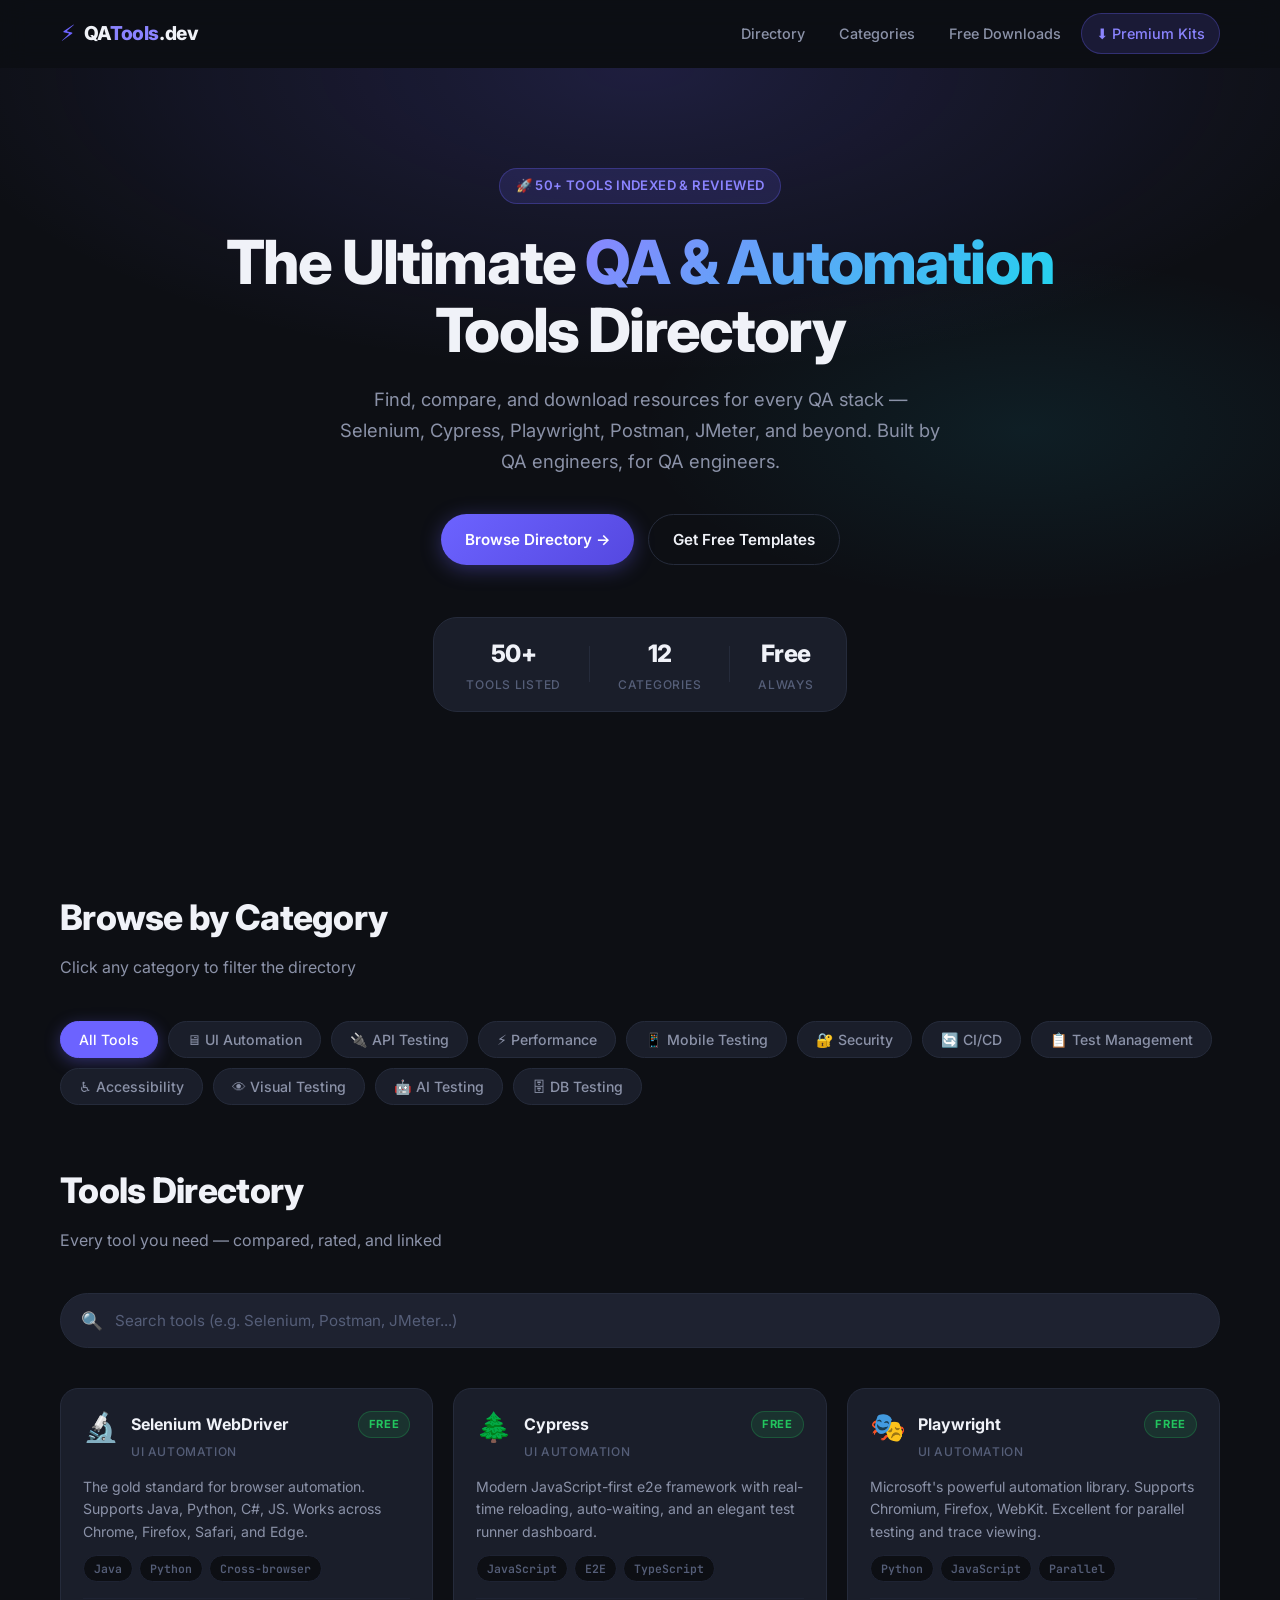
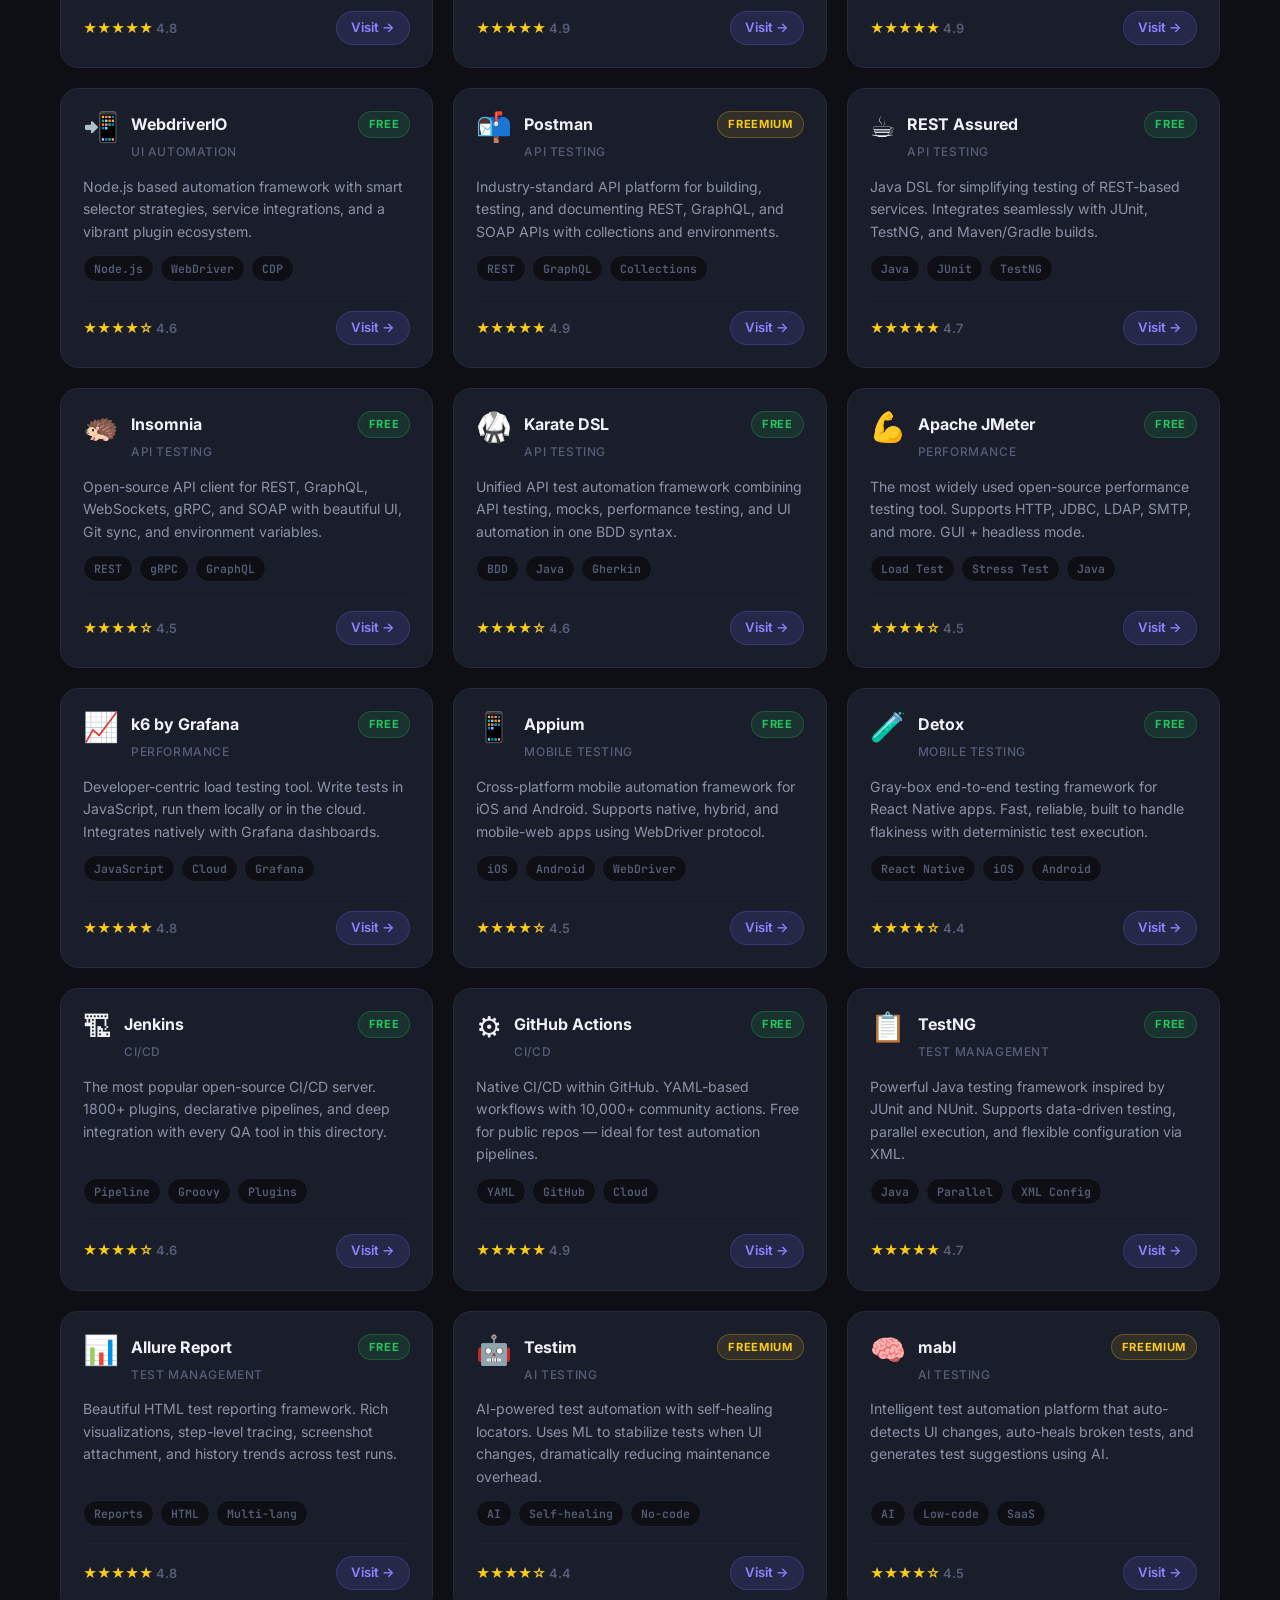
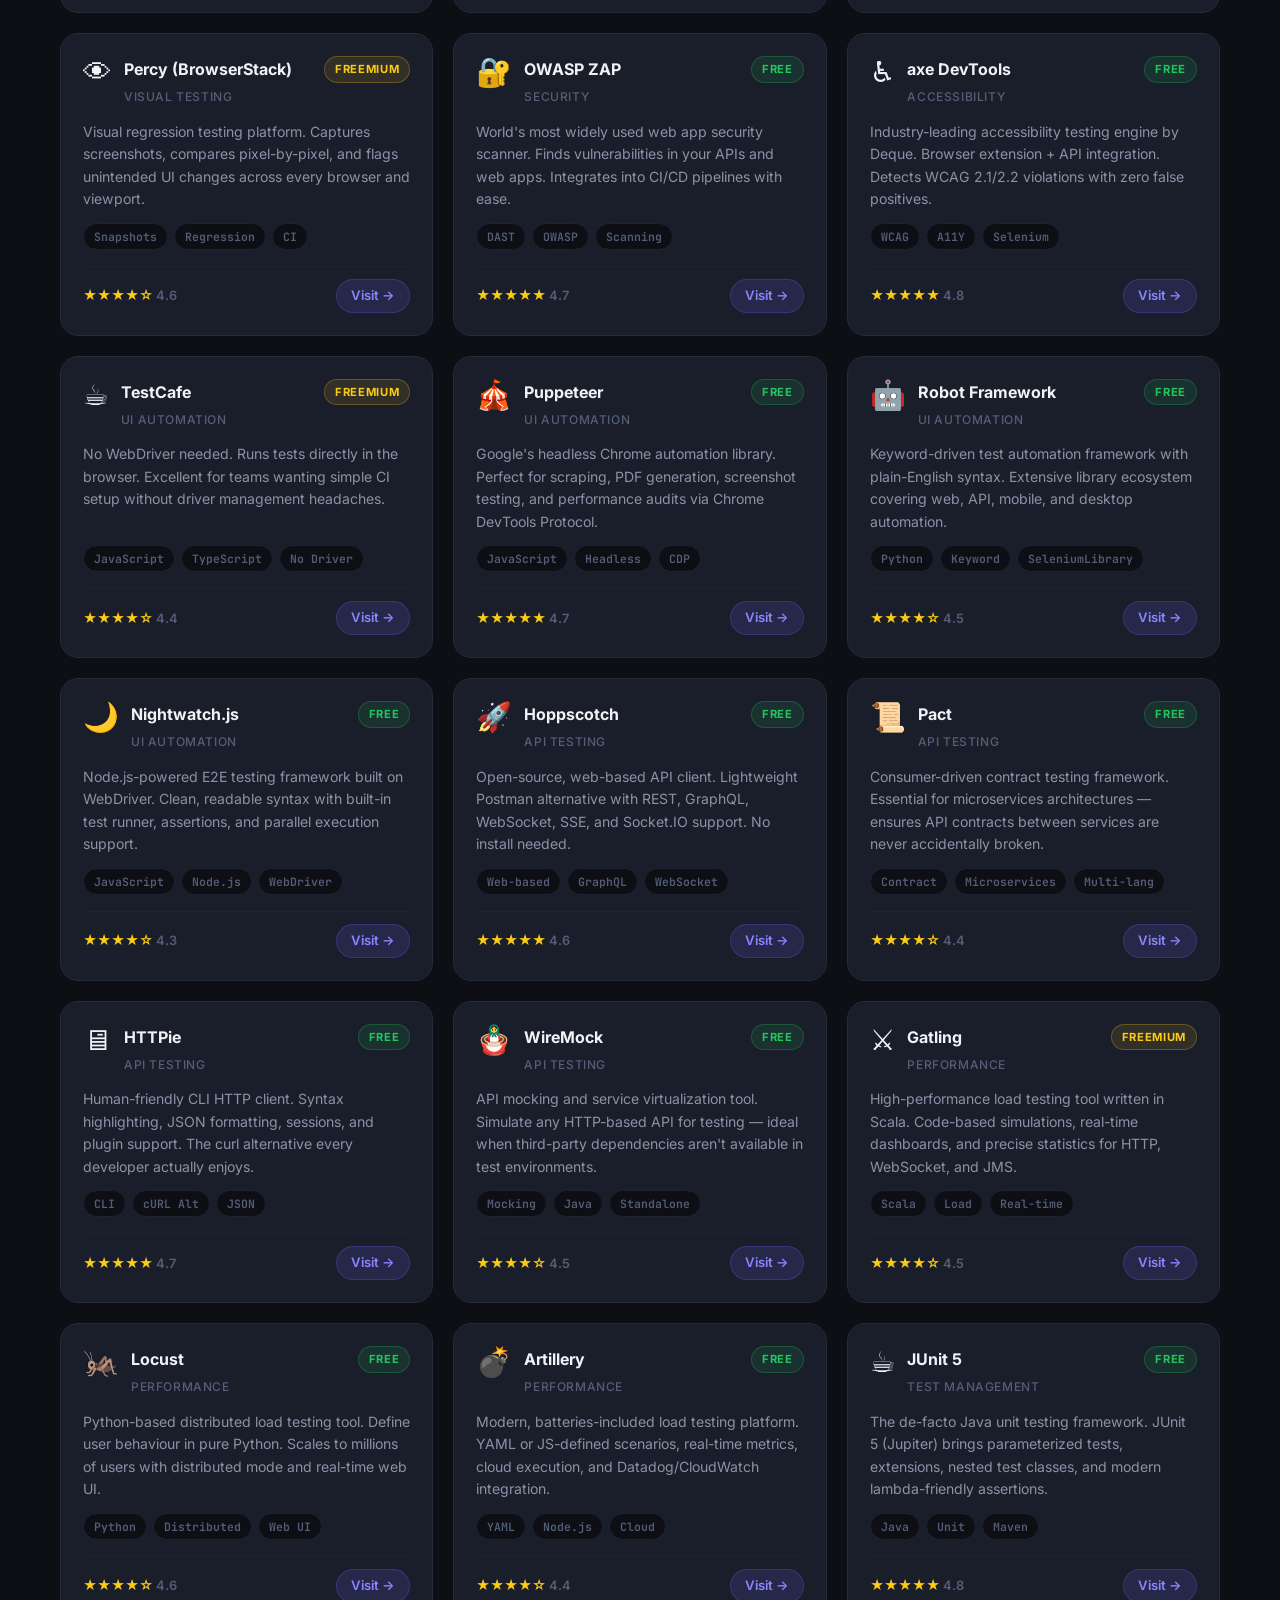
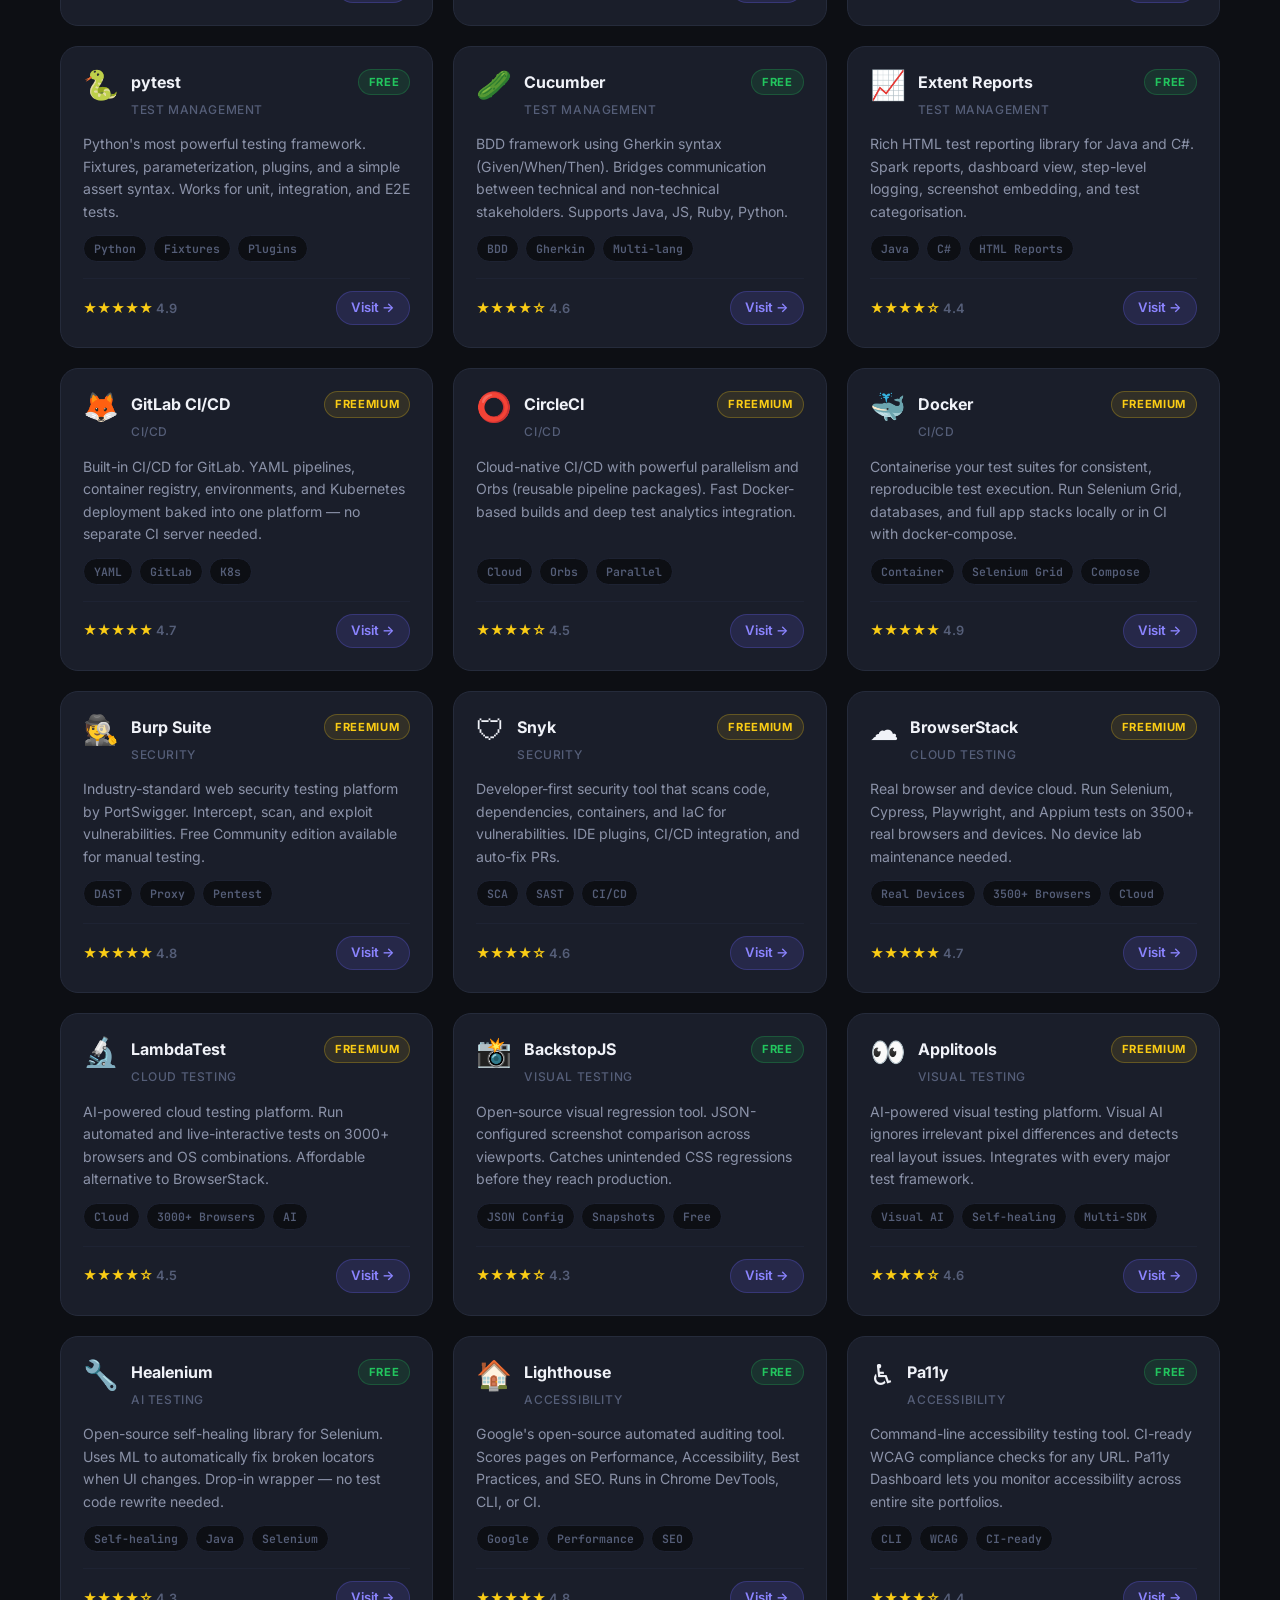
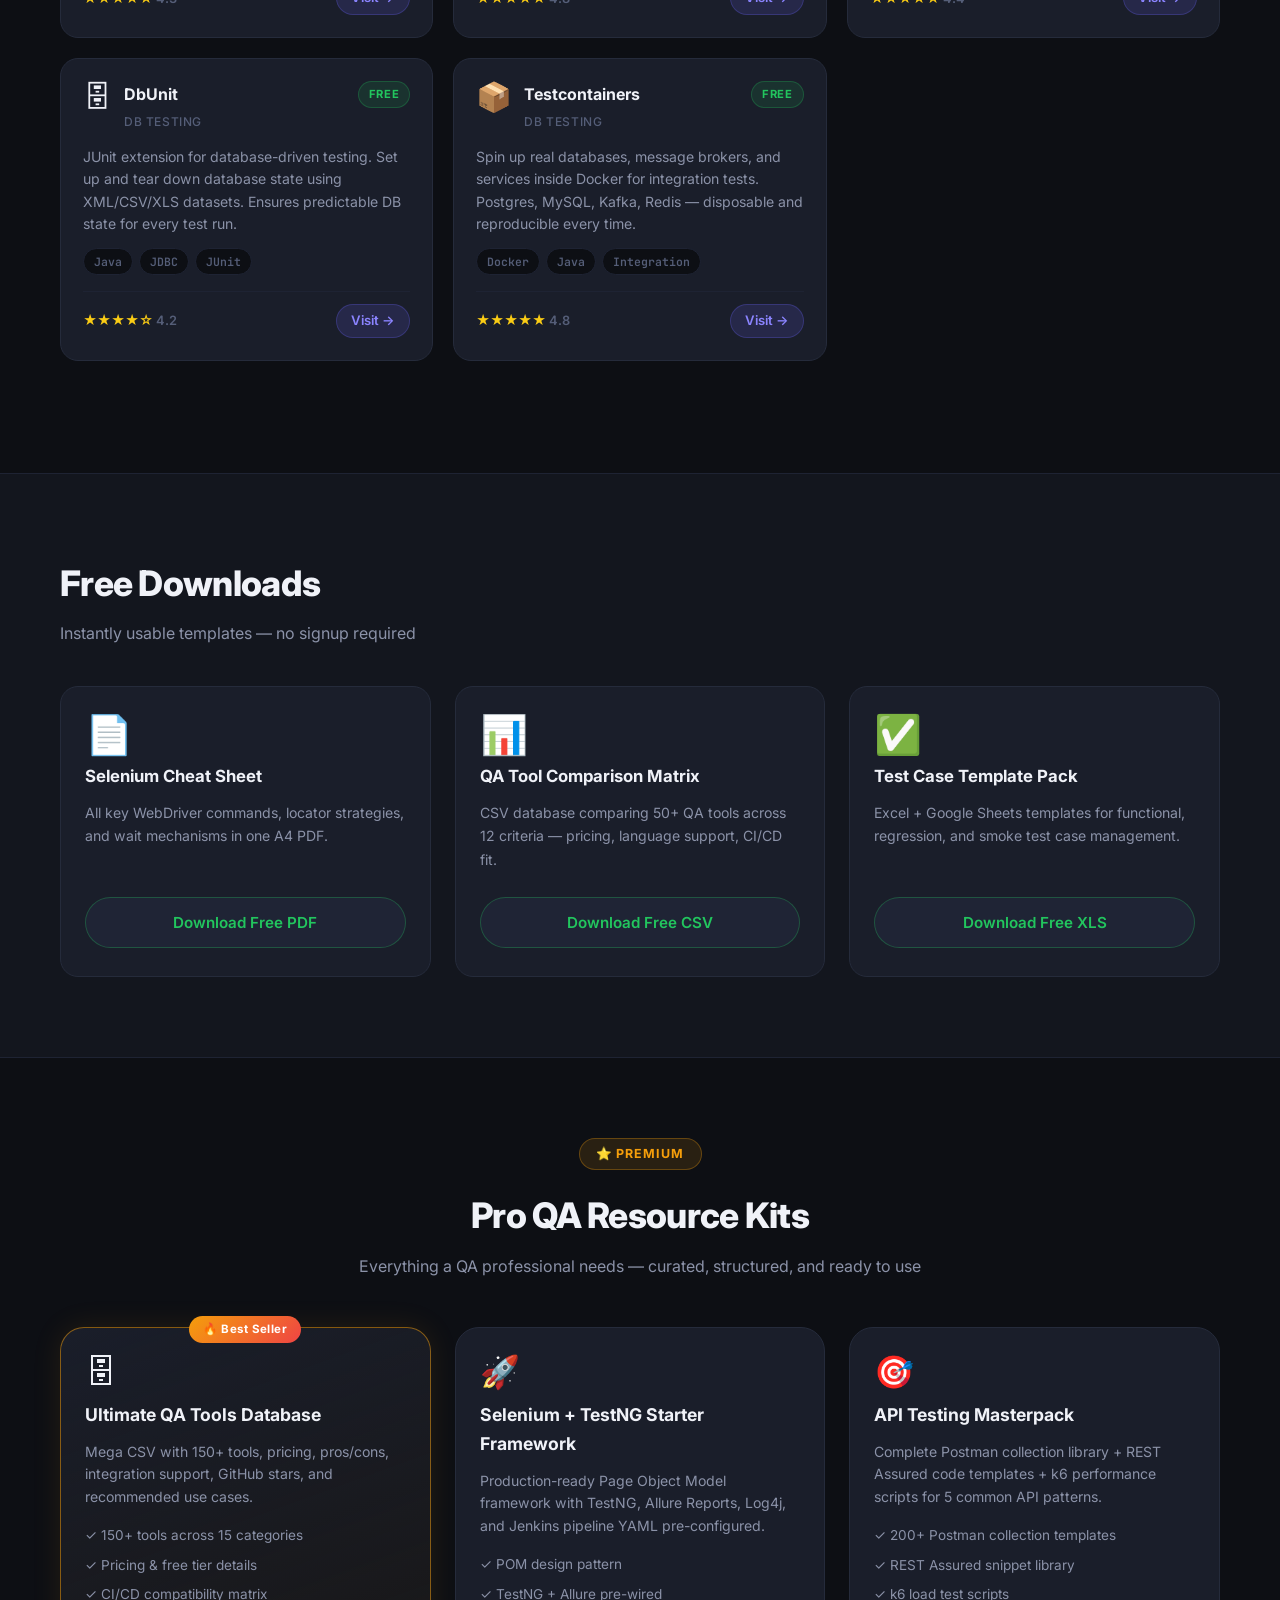
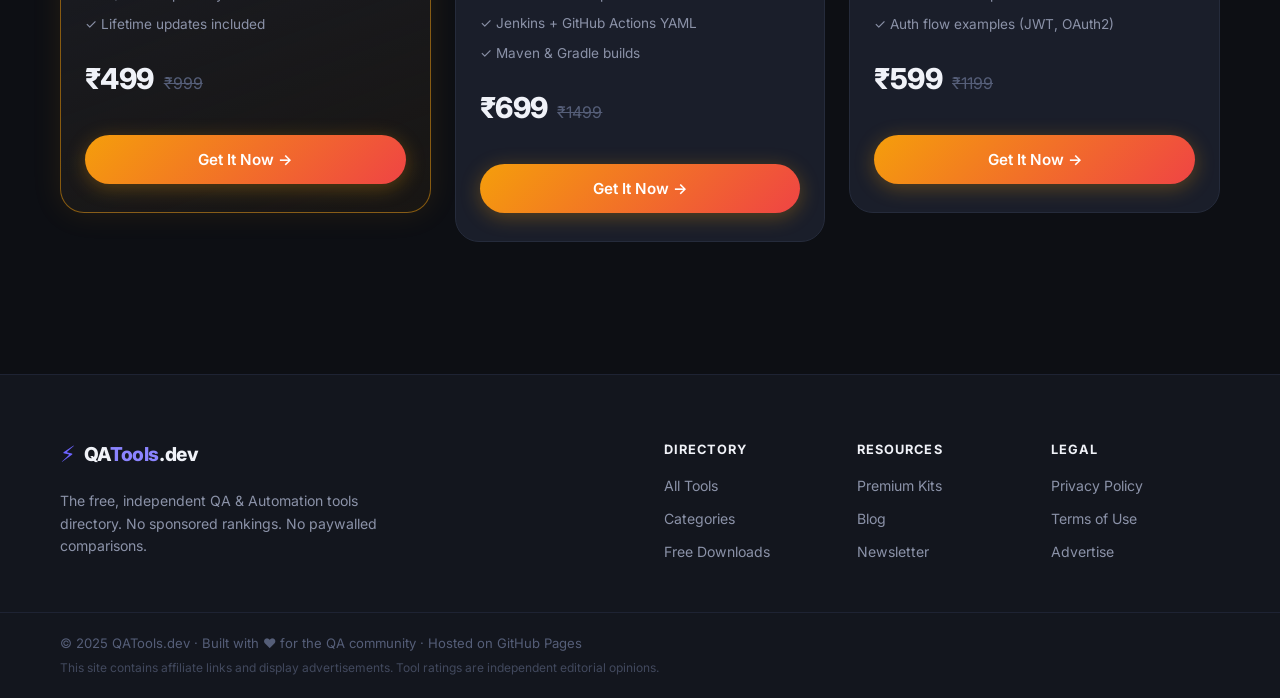
==== commit f056cd08: "Add files via upload" ====
--- a/index.html
+++ b/index.html
@@ -49,8 +49,8 @@
        REPLACE the src URL below with your Adsterra
        "Direct Link" or "Social Bar" script tag.
   ═══════════════════════════════════════════════ -->
-  <!-- ADSTERRA_HEAD_SCRIPT_PLACEHOLDER -->
-  <!-- <script async src="//YOUR_ADSTERRA_SCRIPT_URL_HERE.js"></script> -->
+  <!-- ADSTERRA — Social Bar (site-wide, loads on every page) -->
+  <script src="https://pl31353831.profitableratecpmnetwork.com/20/49/93/204993d7eb7609ee6b11ba4e13306088.js"></script>
 
   <link rel="stylesheet" href="styles.css" />
   <link rel="preconnect" href="https://fonts.googleapis.com" />
@@ -92,7 +92,7 @@
     ═══════════════════════════════════════════════ -->
     <section class="hero">
       <div class="container hero-inner">
-        <div class="hero-badge">🚀 100+ Tools Indexed &amp; Reviewed</div>
+        <div class="hero-badge">🚀 50+ Tools Indexed &amp; Reviewed</div>
         <h1 class="hero-title">
           The Ultimate <span class="gradient-text">QA &amp; Automation</span><br />
           Tools Directory
@@ -106,7 +106,7 @@
           <a href="#downloads" class="btn btn-secondary">Get Free Templates</a>
         </div>
         <div class="hero-stats">
-          <div class="stat"><span class="stat-num">100+</span><span class="stat-label">Tools Listed</span></div>
+          <div class="stat"><span class="stat-num">50+</span><span class="stat-label">Tools Listed</span></div>
           <div class="stat-divider"></div>
           <div class="stat"><span class="stat-num">12</span><span class="stat-label">Categories</span></div>
           <div class="stat-divider"></div>
@@ -121,11 +121,8 @@
          Replace data-ad-slot with your Adsterra code
     ═══════════════════════════════════════════════ -->
     <div class="ad-container ad-banner" aria-label="Advertisement">
-      <!-- ADSTERRA BANNER 728x90 — PASTE YOUR CODE BELOW -->
-      <!-- <ins class="adsbygoogle" ...></ins> -->
-      <div class="ad-placeholder">
-        <span>Advertisement</span>
-      </div>
+      <!-- ADSTERRA BANNER 728x90 — SLOT 1 (Below Hero) -->
+      <script src="https://pl31353831.profitableratecpmnetwork.com/20/49/93/204993d7eb7609ee6b11ba4e13306088.js"></script>
     </div>
 
     <!-- ═══════════════════════════════════════════════
@@ -578,6 +575,514 @@
             </div>
           </article>
 
+          <!-- ══════════════════════════════════════
+               30 ADDITIONAL TOOL CARDS
+          ══════════════════════════════════════ -->
+
+          <!-- ── UI Automation (continued) ─────── -->
+          <article class="tool-card" data-category="ui-automation" data-tags="testcafe javascript no-webdriver automation">
+            <div class="tool-header">
+              <div class="tool-icon">☕</div>
+              <div class="tool-meta">
+                <h3 class="tool-name">TestCafe</h3>
+                <span class="tool-cat">UI Automation</span>
+              </div>
+              <span class="tool-badge freemium">Freemium</span>
+            </div>
+            <p class="tool-desc">No WebDriver needed. Runs tests directly in the browser. Excellent for teams wanting simple CI setup without driver management headaches.</p>
+            <div class="tool-tags"><span class="tag">JavaScript</span><span class="tag">TypeScript</span><span class="tag">No Driver</span></div>
+            <div class="tool-footer">
+              <span class="tool-rating">★★★★☆ <small>4.4</small></span>
+              <a href="https://testcafe.io" target="_blank" rel="noopener" class="tool-link">Visit →</a>
+            </div>
+          </article>
+
+          <article class="tool-card" data-category="ui-automation" data-tags="puppeteer chrome headless google javascript">
+            <div class="tool-header">
+              <div class="tool-icon">🎪</div>
+              <div class="tool-meta">
+                <h3 class="tool-name">Puppeteer</h3>
+                <span class="tool-cat">UI Automation</span>
+              </div>
+              <span class="tool-badge free">Free</span>
+            </div>
+            <p class="tool-desc">Google's headless Chrome automation library. Perfect for scraping, PDF generation, screenshot testing, and performance audits via Chrome DevTools Protocol.</p>
+            <div class="tool-tags"><span class="tag">JavaScript</span><span class="tag">Headless</span><span class="tag">CDP</span></div>
+            <div class="tool-footer">
+              <span class="tool-rating">★★★★★ <small>4.7</small></span>
+              <a href="https://pptr.dev" target="_blank" rel="noopener" class="tool-link">Visit →</a>
+            </div>
+          </article>
+
+          <article class="tool-card" data-category="ui-automation" data-tags="robot framework python keyword driven BDD">
+            <div class="tool-header">
+              <div class="tool-icon">🤖</div>
+              <div class="tool-meta">
+                <h3 class="tool-name">Robot Framework</h3>
+                <span class="tool-cat">UI Automation</span>
+              </div>
+              <span class="tool-badge free">Free</span>
+            </div>
+            <p class="tool-desc">Keyword-driven test automation framework with plain-English syntax. Extensive library ecosystem covering web, API, mobile, and desktop automation.</p>
+            <div class="tool-tags"><span class="tag">Python</span><span class="tag">Keyword</span><span class="tag">SeleniumLibrary</span></div>
+            <div class="tool-footer">
+              <span class="tool-rating">★★★★☆ <small>4.5</small></span>
+              <a href="https://robotframework.org" target="_blank" rel="noopener" class="tool-link">Visit →</a>
+            </div>
+          </article>
+
+          <article class="tool-card" data-category="ui-automation" data-tags="nightwatch javascript e2e selenium testing">
+            <div class="tool-header">
+              <div class="tool-icon">🌙</div>
+              <div class="tool-meta">
+                <h3 class="tool-name">Nightwatch.js</h3>
+                <span class="tool-cat">UI Automation</span>
+              </div>
+              <span class="tool-badge free">Free</span>
+            </div>
+            <p class="tool-desc">Node.js-powered E2E testing framework built on WebDriver. Clean, readable syntax with built-in test runner, assertions, and parallel execution support.</p>
+            <div class="tool-tags"><span class="tag">JavaScript</span><span class="tag">Node.js</span><span class="tag">WebDriver</span></div>
+            <div class="tool-footer">
+              <span class="tool-rating">★★★★☆ <small>4.3</small></span>
+              <a href="https://nightwatchjs.org" target="_blank" rel="noopener" class="tool-link">Visit →</a>
+            </div>
+          </article>
+
+          <!-- ── API Testing (continued) ─────────── -->
+          <article class="tool-card" data-category="api-testing" data-tags="hoppscotch web api client graphql rest websocket">
+            <div class="tool-header">
+              <div class="tool-icon">🚀</div>
+              <div class="tool-meta">
+                <h3 class="tool-name">Hoppscotch</h3>
+                <span class="tool-cat">API Testing</span>
+              </div>
+              <span class="tool-badge free">Free</span>
+            </div>
+            <p class="tool-desc">Open-source, web-based API client. Lightweight Postman alternative with REST, GraphQL, WebSocket, SSE, and Socket.IO support. No install needed.</p>
+            <div class="tool-tags"><span class="tag">Web-based</span><span class="tag">GraphQL</span><span class="tag">WebSocket</span></div>
+            <div class="tool-footer">
+              <span class="tool-rating">★★★★★ <small>4.6</small></span>
+              <a href="https://hoppscotch.io" target="_blank" rel="noopener" class="tool-link">Visit →</a>
+            </div>
+          </article>
+
+          <article class="tool-card" data-category="api-testing" data-tags="pact contract testing consumer driven microservices">
+            <div class="tool-header">
+              <div class="tool-icon">📜</div>
+              <div class="tool-meta">
+                <h3 class="tool-name">Pact</h3>
+                <span class="tool-cat">API Testing</span>
+              </div>
+              <span class="tool-badge free">Free</span>
+            </div>
+            <p class="tool-desc">Consumer-driven contract testing framework. Essential for microservices architectures — ensures API contracts between services are never accidentally broken.</p>
+            <div class="tool-tags"><span class="tag">Contract</span><span class="tag">Microservices</span><span class="tag">Multi-lang</span></div>
+            <div class="tool-footer">
+              <span class="tool-rating">★★★★☆ <small>4.4</small></span>
+              <a href="https://pact.io" target="_blank" rel="noopener" class="tool-link">Visit →</a>
+            </div>
+          </article>
+
+          <article class="tool-card" data-category="api-testing" data-tags="httpie cli api http terminal command line">
+            <div class="tool-header">
+              <div class="tool-icon">🖥</div>
+              <div class="tool-meta">
+                <h3 class="tool-name">HTTPie</h3>
+                <span class="tool-cat">API Testing</span>
+              </div>
+              <span class="tool-badge free">Free</span>
+            </div>
+            <p class="tool-desc">Human-friendly CLI HTTP client. Syntax highlighting, JSON formatting, sessions, and plugin support. The curl alternative every developer actually enjoys.</p>
+            <div class="tool-tags"><span class="tag">CLI</span><span class="tag">cURL Alt</span><span class="tag">JSON</span></div>
+            <div class="tool-footer">
+              <span class="tool-rating">★★★★★ <small>4.7</small></span>
+              <a href="https://httpie.io" target="_blank" rel="noopener" class="tool-link">Visit →</a>
+            </div>
+          </article>
+
+          <article class="tool-card" data-category="api-testing" data-tags="wiremock mock stub api testing service virtualization">
+            <div class="tool-header">
+              <div class="tool-icon">🪆</div>
+              <div class="tool-meta">
+                <h3 class="tool-name">WireMock</h3>
+                <span class="tool-cat">API Testing</span>
+              </div>
+              <span class="tool-badge free">Free</span>
+            </div>
+            <p class="tool-desc">API mocking and service virtualization tool. Simulate any HTTP-based API for testing — ideal when third-party dependencies aren't available in test environments.</p>
+            <div class="tool-tags"><span class="tag">Mocking</span><span class="tag">Java</span><span class="tag">Standalone</span></div>
+            <div class="tool-footer">
+              <span class="tool-rating">★★★★☆ <small>4.5</small></span>
+              <a href="https://wiremock.org" target="_blank" rel="noopener" class="tool-link">Visit →</a>
+            </div>
+          </article>
+
+          <!-- ── Performance (continued) ────────── -->
+          <article class="tool-card" data-category="performance" data-tags="gatling scala load performance testing simulation">
+            <div class="tool-header">
+              <div class="tool-icon">⚔️</div>
+              <div class="tool-meta">
+                <h3 class="tool-name">Gatling</h3>
+                <span class="tool-cat">Performance</span>
+              </div>
+              <span class="tool-badge freemium">Freemium</span>
+            </div>
+            <p class="tool-desc">High-performance load testing tool written in Scala. Code-based simulations, real-time dashboards, and precise statistics for HTTP, WebSocket, and JMS.</p>
+            <div class="tool-tags"><span class="tag">Scala</span><span class="tag">Load</span><span class="tag">Real-time</span></div>
+            <div class="tool-footer">
+              <span class="tool-rating">★★★★☆ <small>4.5</small></span>
+              <a href="https://gatling.io" target="_blank" rel="noopener" class="tool-link">Visit →</a>
+            </div>
+          </article>
+
+          <article class="tool-card" data-category="performance" data-tags="locust python distributed load test open source">
+            <div class="tool-header">
+              <div class="tool-icon">🦗</div>
+              <div class="tool-meta">
+                <h3 class="tool-name">Locust</h3>
+                <span class="tool-cat">Performance</span>
+              </div>
+              <span class="tool-badge free">Free</span>
+            </div>
+            <p class="tool-desc">Python-based distributed load testing tool. Define user behaviour in pure Python. Scales to millions of users with distributed mode and real-time web UI.</p>
+            <div class="tool-tags"><span class="tag">Python</span><span class="tag">Distributed</span><span class="tag">Web UI</span></div>
+            <div class="tool-footer">
+              <span class="tool-rating">★★★★☆ <small>4.6</small></span>
+              <a href="https://locust.io" target="_blank" rel="noopener" class="tool-link">Visit →</a>
+            </div>
+          </article>
+
+          <article class="tool-card" data-category="performance" data-tags="artillery load test nodejs yaml javascript modern">
+            <div class="tool-header">
+              <div class="tool-icon">💣</div>
+              <div class="tool-meta">
+                <h3 class="tool-name">Artillery</h3>
+                <span class="tool-cat">Performance</span>
+              </div>
+              <span class="tool-badge free">Free</span>
+            </div>
+            <p class="tool-desc">Modern, batteries-included load testing platform. YAML or JS-defined scenarios, real-time metrics, cloud execution, and Datadog/CloudWatch integration.</p>
+            <div class="tool-tags"><span class="tag">YAML</span><span class="tag">Node.js</span><span class="tag">Cloud</span></div>
+            <div class="tool-footer">
+              <span class="tool-rating">★★★★☆ <small>4.4</small></span>
+              <a href="https://artillery.io" target="_blank" rel="noopener" class="tool-link">Visit →</a>
+            </div>
+          </article>
+
+          <!-- ── Test Management (continued) ───── -->
+          <article class="tool-card" data-category="test-management" data-tags="junit java unit testing maven gradle standard">
+            <div class="tool-header">
+              <div class="tool-icon">☕</div>
+              <div class="tool-meta">
+                <h3 class="tool-name">JUnit 5</h3>
+                <span class="tool-cat">Test Management</span>
+              </div>
+              <span class="tool-badge free">Free</span>
+            </div>
+            <p class="tool-desc">The de-facto Java unit testing framework. JUnit 5 (Jupiter) brings parameterized tests, extensions, nested test classes, and modern lambda-friendly assertions.</p>
+            <div class="tool-tags"><span class="tag">Java</span><span class="tag">Unit</span><span class="tag">Maven</span></div>
+            <div class="tool-footer">
+              <span class="tool-rating">★★★★★ <small>4.8</small></span>
+              <a href="https://junit.org/junit5/" target="_blank" rel="noopener" class="tool-link">Visit →</a>
+            </div>
+          </article>
+
+          <article class="tool-card" data-category="test-management" data-tags="pytest python unit integration testing fixtures">
+            <div class="tool-header">
+              <div class="tool-icon">🐍</div>
+              <div class="tool-meta">
+                <h3 class="tool-name">pytest</h3>
+                <span class="tool-cat">Test Management</span>
+              </div>
+              <span class="tool-badge free">Free</span>
+            </div>
+            <p class="tool-desc">Python's most powerful testing framework. Fixtures, parameterization, plugins, and a simple assert syntax. Works for unit, integration, and E2E tests.</p>
+            <div class="tool-tags"><span class="tag">Python</span><span class="tag">Fixtures</span><span class="tag">Plugins</span></div>
+            <div class="tool-footer">
+              <span class="tool-rating">★★★★★ <small>4.9</small></span>
+              <a href="https://pytest.org" target="_blank" rel="noopener" class="tool-link">Visit →</a>
+            </div>
+          </article>
+
+          <article class="tool-card" data-category="test-management" data-tags="cucumber bdd gherkin java javascript behaviour driven">
+            <div class="tool-header">
+              <div class="tool-icon">🥒</div>
+              <div class="tool-meta">
+                <h3 class="tool-name">Cucumber</h3>
+                <span class="tool-cat">Test Management</span>
+              </div>
+              <span class="tool-badge free">Free</span>
+            </div>
+            <p class="tool-desc">BDD framework using Gherkin syntax (Given/When/Then). Bridges communication between technical and non-technical stakeholders. Supports Java, JS, Ruby, Python.</p>
+            <div class="tool-tags"><span class="tag">BDD</span><span class="tag">Gherkin</span><span class="tag">Multi-lang</span></div>
+            <div class="tool-footer">
+              <span class="tool-rating">★★★★☆ <small>4.6</small></span>
+              <a href="https://cucumber.io" target="_blank" rel="noopener" class="tool-link">Visit →</a>
+            </div>
+          </article>
+
+          <article class="tool-card" data-category="test-management" data-tags="extent reports html java csharp test reporting dashboard">
+            <div class="tool-header">
+              <div class="tool-icon">📈</div>
+              <div class="tool-meta">
+                <h3 class="tool-name">Extent Reports</h3>
+                <span class="tool-cat">Test Management</span>
+              </div>
+              <span class="tool-badge free">Free</span>
+            </div>
+            <p class="tool-desc">Rich HTML test reporting library for Java and C#. Spark reports, dashboard view, step-level logging, screenshot embedding, and test categorisation.</p>
+            <div class="tool-tags"><span class="tag">Java</span><span class="tag">C#</span><span class="tag">HTML Reports</span></div>
+            <div class="tool-footer">
+              <span class="tool-rating">★★★★☆ <small>4.4</small></span>
+              <a href="https://extentreports.com" target="_blank" rel="noopener" class="tool-link">Visit →</a>
+            </div>
+          </article>
+
+          <!-- ── CI/CD (continued) ──────────────── -->
+          <article class="tool-card" data-category="ci-cd" data-tags="gitlab ci cd devops yaml pipelines self-hosted">
+            <div class="tool-header">
+              <div class="tool-icon">🦊</div>
+              <div class="tool-meta">
+                <h3 class="tool-name">GitLab CI/CD</h3>
+                <span class="tool-cat">CI/CD</span>
+              </div>
+              <span class="tool-badge freemium">Freemium</span>
+            </div>
+            <p class="tool-desc">Built-in CI/CD for GitLab. YAML pipelines, container registry, environments, and Kubernetes deployment baked into one platform — no separate CI server needed.</p>
+            <div class="tool-tags"><span class="tag">YAML</span><span class="tag">GitLab</span><span class="tag">K8s</span></div>
+            <div class="tool-footer">
+              <span class="tool-rating">★★★★★ <small>4.7</small></span>
+              <a href="https://docs.gitlab.com/ee/ci/" target="_blank" rel="noopener" class="tool-link">Visit →</a>
+            </div>
+          </article>
+
+          <article class="tool-card" data-category="ci-cd" data-tags="circleci cloud ci cd orbs parallelism workflows">
+            <div class="tool-header">
+              <div class="tool-icon">⭕</div>
+              <div class="tool-meta">
+                <h3 class="tool-name">CircleCI</h3>
+                <span class="tool-cat">CI/CD</span>
+              </div>
+              <span class="tool-badge freemium">Freemium</span>
+            </div>
+            <p class="tool-desc">Cloud-native CI/CD with powerful parallelism and Orbs (reusable pipeline packages). Fast Docker-based builds and deep test analytics integration.</p>
+            <div class="tool-tags"><span class="tag">Cloud</span><span class="tag">Orbs</span><span class="tag">Parallel</span></div>
+            <div class="tool-footer">
+              <span class="tool-rating">★★★★☆ <small>4.5</small></span>
+              <a href="https://circleci.com" target="_blank" rel="noopener" class="tool-link">Visit →</a>
+            </div>
+          </article>
+
+          <article class="tool-card" data-category="ci-cd" data-tags="docker containerization devops testing environment">
+            <div class="tool-header">
+              <div class="tool-icon">🐳</div>
+              <div class="tool-meta">
+                <h3 class="tool-name">Docker</h3>
+                <span class="tool-cat">CI/CD</span>
+              </div>
+              <span class="tool-badge freemium">Freemium</span>
+            </div>
+            <p class="tool-desc">Containerise your test suites for consistent, reproducible test execution. Run Selenium Grid, databases, and full app stacks locally or in CI with docker-compose.</p>
+            <div class="tool-tags"><span class="tag">Container</span><span class="tag">Selenium Grid</span><span class="tag">Compose</span></div>
+            <div class="tool-footer">
+              <span class="tool-rating">★★★★★ <small>4.9</small></span>
+              <a href="https://docker.com" target="_blank" rel="noopener" class="tool-link">Visit →</a>
+            </div>
+          </article>
+
+          <!-- ── Security (continued) ───────────── -->
+          <article class="tool-card" data-category="security" data-tags="burp suite web vulnerability security penetration testing">
+            <div class="tool-header">
+              <div class="tool-icon">🕵️</div>
+              <div class="tool-meta">
+                <h3 class="tool-name">Burp Suite</h3>
+                <span class="tool-cat">Security</span>
+              </div>
+              <span class="tool-badge freemium">Freemium</span>
+            </div>
+            <p class="tool-desc">Industry-standard web security testing platform by PortSwigger. Intercept, scan, and exploit vulnerabilities. Free Community edition available for manual testing.</p>
+            <div class="tool-tags"><span class="tag">DAST</span><span class="tag">Proxy</span><span class="tag">Pentest</span></div>
+            <div class="tool-footer">
+              <span class="tool-rating">★★★★★ <small>4.8</small></span>
+              <a href="https://portswigger.net/burp" target="_blank" rel="noopener" class="tool-link">Visit →</a>
+            </div>
+          </article>
+
+          <article class="tool-card" data-category="security" data-tags="snyk dependency vulnerability scan open source security">
+            <div class="tool-header">
+              <div class="tool-icon">🛡</div>
+              <div class="tool-meta">
+                <h3 class="tool-name">Snyk</h3>
+                <span class="tool-cat">Security</span>
+              </div>
+              <span class="tool-badge freemium">Freemium</span>
+            </div>
+            <p class="tool-desc">Developer-first security tool that scans code, dependencies, containers, and IaC for vulnerabilities. IDE plugins, CI/CD integration, and auto-fix PRs.</p>
+            <div class="tool-tags"><span class="tag">SCA</span><span class="tag">SAST</span><span class="tag">CI/CD</span></div>
+            <div class="tool-footer">
+              <span class="tool-rating">★★★★☆ <small>4.6</small></span>
+              <a href="https://snyk.io" target="_blank" rel="noopener" class="tool-link">Visit →</a>
+            </div>
+          </article>
+
+          <!-- ── Cloud Testing ───────────────────── -->
+          <article class="tool-card" data-category="ui-automation" data-tags="browserstack cross browser real device cloud testing">
+            <div class="tool-header">
+              <div class="tool-icon">☁️</div>
+              <div class="tool-meta">
+                <h3 class="tool-name">BrowserStack</h3>
+                <span class="tool-cat">Cloud Testing</span>
+              </div>
+              <span class="tool-badge freemium">Freemium</span>
+            </div>
+            <p class="tool-desc">Real browser and device cloud. Run Selenium, Cypress, Playwright, and Appium tests on 3500+ real browsers and devices. No device lab maintenance needed.</p>
+            <div class="tool-tags"><span class="tag">Real Devices</span><span class="tag">3500+ Browsers</span><span class="tag">Cloud</span></div>
+            <div class="tool-footer">
+              <span class="tool-rating">★★★★★ <small>4.7</small></span>
+              <a href="https://browserstack.com" target="_blank" rel="noopener" class="tool-link">Visit →</a>
+            </div>
+          </article>
+
+          <article class="tool-card" data-category="ui-automation" data-tags="lambdatest cross browser cloud automation testing">
+            <div class="tool-header">
+              <div class="tool-icon">🔬</div>
+              <div class="tool-meta">
+                <h3 class="tool-name">LambdaTest</h3>
+                <span class="tool-cat">Cloud Testing</span>
+              </div>
+              <span class="tool-badge freemium">Freemium</span>
+            </div>
+            <p class="tool-desc">AI-powered cloud testing platform. Run automated and live-interactive tests on 3000+ browsers and OS combinations. Affordable alternative to BrowserStack.</p>
+            <div class="tool-tags"><span class="tag">Cloud</span><span class="tag">3000+ Browsers</span><span class="tag">AI</span></div>
+            <div class="tool-footer">
+              <span class="tool-rating">★★★★☆ <small>4.5</small></span>
+              <a href="https://lambdatest.com" target="_blank" rel="noopener" class="tool-link">Visit →</a>
+            </div>
+          </article>
+
+          <!-- ── Visual Testing (continued) ───────── -->
+          <article class="tool-card" data-category="visual" data-tags="backstopjs visual regression css screenshot comparison">
+            <div class="tool-header">
+              <div class="tool-icon">📸</div>
+              <div class="tool-meta">
+                <h3 class="tool-name">BackstopJS</h3>
+                <span class="tool-cat">Visual Testing</span>
+              </div>
+              <span class="tool-badge free">Free</span>
+            </div>
+            <p class="tool-desc">Open-source visual regression tool. JSON-configured screenshot comparison across viewports. Catches unintended CSS regressions before they reach production.</p>
+            <div class="tool-tags"><span class="tag">JSON Config</span><span class="tag">Snapshots</span><span class="tag">Free</span></div>
+            <div class="tool-footer">
+              <span class="tool-rating">★★★★☆ <small>4.3</small></span>
+              <a href="https://github.com/garris/BackstopJS" target="_blank" rel="noopener" class="tool-link">Visit →</a>
+            </div>
+          </article>
+
+          <article class="tool-card" data-category="visual" data-tags="applitools ai visual testing self healing cross browser">
+            <div class="tool-header">
+              <div class="tool-icon">👀</div>
+              <div class="tool-meta">
+                <h3 class="tool-name">Applitools</h3>
+                <span class="tool-cat">Visual Testing</span>
+              </div>
+              <span class="tool-badge freemium">Freemium</span>
+            </div>
+            <p class="tool-desc">AI-powered visual testing platform. Visual AI ignores irrelevant pixel differences and detects real layout issues. Integrates with every major test framework.</p>
+            <div class="tool-tags"><span class="tag">Visual AI</span><span class="tag">Self-healing</span><span class="tag">Multi-SDK</span></div>
+            <div class="tool-footer">
+              <span class="tool-rating">★★★★☆ <small>4.6</small></span>
+              <a href="https://applitools.com" target="_blank" rel="noopener" class="tool-link">Visit →</a>
+            </div>
+          </article>
+
+          <!-- ── AI Testing (continued) ──────────── -->
+          <article class="tool-card" data-category="ai-testing" data-tags="healenium self healing selenium open source java">
+            <div class="tool-header">
+              <div class="tool-icon">🔧</div>
+              <div class="tool-meta">
+                <h3 class="tool-name">Healenium</h3>
+                <span class="tool-cat">AI Testing</span>
+              </div>
+              <span class="tool-badge free">Free</span>
+            </div>
+            <p class="tool-desc">Open-source self-healing library for Selenium. Uses ML to automatically fix broken locators when UI changes. Drop-in wrapper — no test code rewrite needed.</p>
+            <div class="tool-tags"><span class="tag">Self-healing</span><span class="tag">Java</span><span class="tag">Selenium</span></div>
+            <div class="tool-footer">
+              <span class="tool-rating">★★★★☆ <small>4.3</small></span>
+              <a href="https://healenium.io" target="_blank" rel="noopener" class="tool-link">Visit →</a>
+            </div>
+          </article>
+
+          <!-- ── Accessibility (continued) ──────── -->
+          <article class="tool-card" data-category="accessibility" data-tags="lighthouse google performance accessibility seo audit">
+            <div class="tool-header">
+              <div class="tool-icon">🏠</div>
+              <div class="tool-meta">
+                <h3 class="tool-name">Lighthouse</h3>
+                <span class="tool-cat">Accessibility</span>
+              </div>
+              <span class="tool-badge free">Free</span>
+            </div>
+            <p class="tool-desc">Google's open-source automated auditing tool. Scores pages on Performance, Accessibility, Best Practices, and SEO. Runs in Chrome DevTools, CLI, or CI.</p>
+            <div class="tool-tags"><span class="tag">Google</span><span class="tag">Performance</span><span class="tag">SEO</span></div>
+            <div class="tool-footer">
+              <span class="tool-rating">★★★★★ <small>4.8</small></span>
+              <a href="https://developer.chrome.com/docs/lighthouse/" target="_blank" rel="noopener" class="tool-link">Visit →</a>
+            </div>
+          </article>
+
+          <article class="tool-card" data-category="accessibility" data-tags="pa11y accessibility CI command line WCAG testing">
+            <div class="tool-header">
+              <div class="tool-icon">♿</div>
+              <div class="tool-meta">
+                <h3 class="tool-name">Pa11y</h3>
+                <span class="tool-cat">Accessibility</span>
+              </div>
+              <span class="tool-badge free">Free</span>
+            </div>
+            <p class="tool-desc">Command-line accessibility testing tool. CI-ready WCAG compliance checks for any URL. Pa11y Dashboard lets you monitor accessibility across entire site portfolios.</p>
+            <div class="tool-tags"><span class="tag">CLI</span><span class="tag">WCAG</span><span class="tag">CI-ready</span></div>
+            <div class="tool-footer">
+              <span class="tool-rating">★★★★☆ <small>4.4</small></span>
+              <a href="https://pa11y.org" target="_blank" rel="noopener" class="tool-link">Visit →</a>
+            </div>
+          </article>
+
+          <!-- ── Database Testing ────────────────── -->
+          <article class="tool-card" data-category="database" data-tags="dbunit database testing java jdbc xml dataset">
+            <div class="tool-header">
+              <div class="tool-icon">🗄</div>
+              <div class="tool-meta">
+                <h3 class="tool-name">DbUnit</h3>
+                <span class="tool-cat">DB Testing</span>
+              </div>
+              <span class="tool-badge free">Free</span>
+            </div>
+            <p class="tool-desc">JUnit extension for database-driven testing. Set up and tear down database state using XML/CSV/XLS datasets. Ensures predictable DB state for every test run.</p>
+            <div class="tool-tags"><span class="tag">Java</span><span class="tag">JDBC</span><span class="tag">JUnit</span></div>
+            <div class="tool-footer">
+              <span class="tool-rating">★★★★☆ <small>4.2</small></span>
+              <a href="http://dbunit.sourceforge.net" target="_blank" rel="noopener" class="tool-link">Visit →</a>
+            </div>
+          </article>
+
+          <article class="tool-card" data-category="database" data-tags="testcontainers docker database integration testing java">
+            <div class="tool-header">
+              <div class="tool-icon">📦</div>
+              <div class="tool-meta">
+                <h3 class="tool-name">Testcontainers</h3>
+                <span class="tool-cat">DB Testing</span>
+              </div>
+              <span class="tool-badge free">Free</span>
+            </div>
+            <p class="tool-desc">Spin up real databases, message brokers, and services inside Docker for integration tests. Postgres, MySQL, Kafka, Redis — disposable and reproducible every time.</p>
+            <div class="tool-tags"><span class="tag">Docker</span><span class="tag">Java</span><span class="tag">Integration</span></div>
+            <div class="tool-footer">
+              <span class="tool-rating">★★★★★ <small>4.8</small></span>
+              <a href="https://testcontainers.com" target="_blank" rel="noopener" class="tool-link">Visit →</a>
+            </div>
+          </article>
+
         </div><!-- /tools-grid -->
       </div>
     </section>
@@ -586,10 +1091,8 @@
          AD SLOT — MID-PAGE (Native / In-feed)
     ═══════════════════════════════════════════════ -->
     <div class="ad-container ad-mid" aria-label="Advertisement">
-      <!-- ADSTERRA NATIVE AD — PASTE YOUR CODE BELOW -->
-      <div class="ad-placeholder">
-        <span>Advertisement</span>
-      </div>
+      <!-- ADSTERRA NATIVE AD — SLOT 2 (Mid-page) -->
+      <script src="https://pl31353831.profitableratecpmnetwork.com/20/49/93/204993d7eb7609ee6b11ba4e13306088.js"></script>
     </div>
 
     <!-- ═══════════════════════════════════════════════
@@ -703,10 +1206,8 @@
          AD SLOT — BEFORE FOOTER
     ═══════════════════════════════════════════════ -->
     <div class="ad-container ad-footer-top" aria-label="Advertisement">
-      <!-- ADSTERRA BANNER 728x90 — PASTE YOUR CODE BELOW -->
-      <div class="ad-placeholder">
-        <span>Advertisement</span>
-      </div>
+      <!-- ADSTERRA BANNER 728x90 — SLOT 3 (Above Footer) -->
+      <script src="https://pl31353831.profitableratecpmnetwork.com/20/49/93/204993d7eb7609ee6b11ba4e13306088.js"></script>
     </div>
 
   </main>
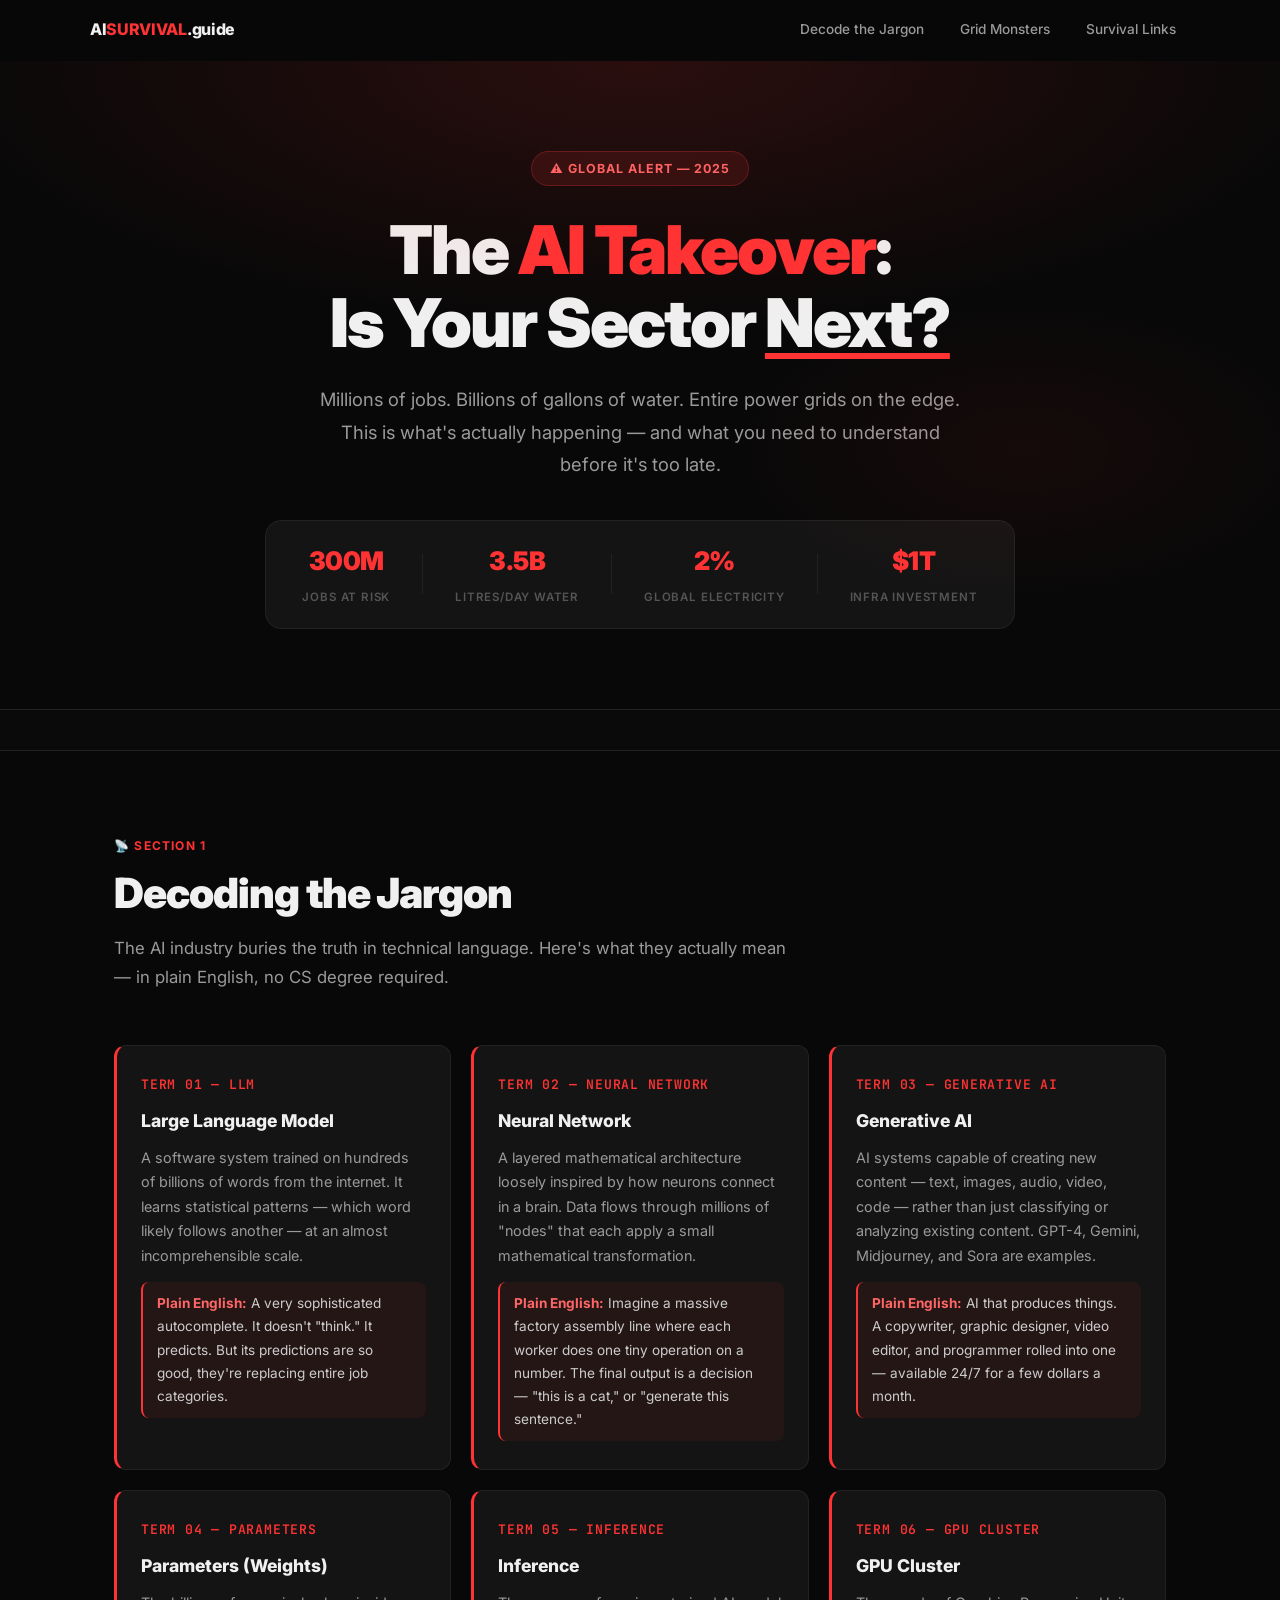
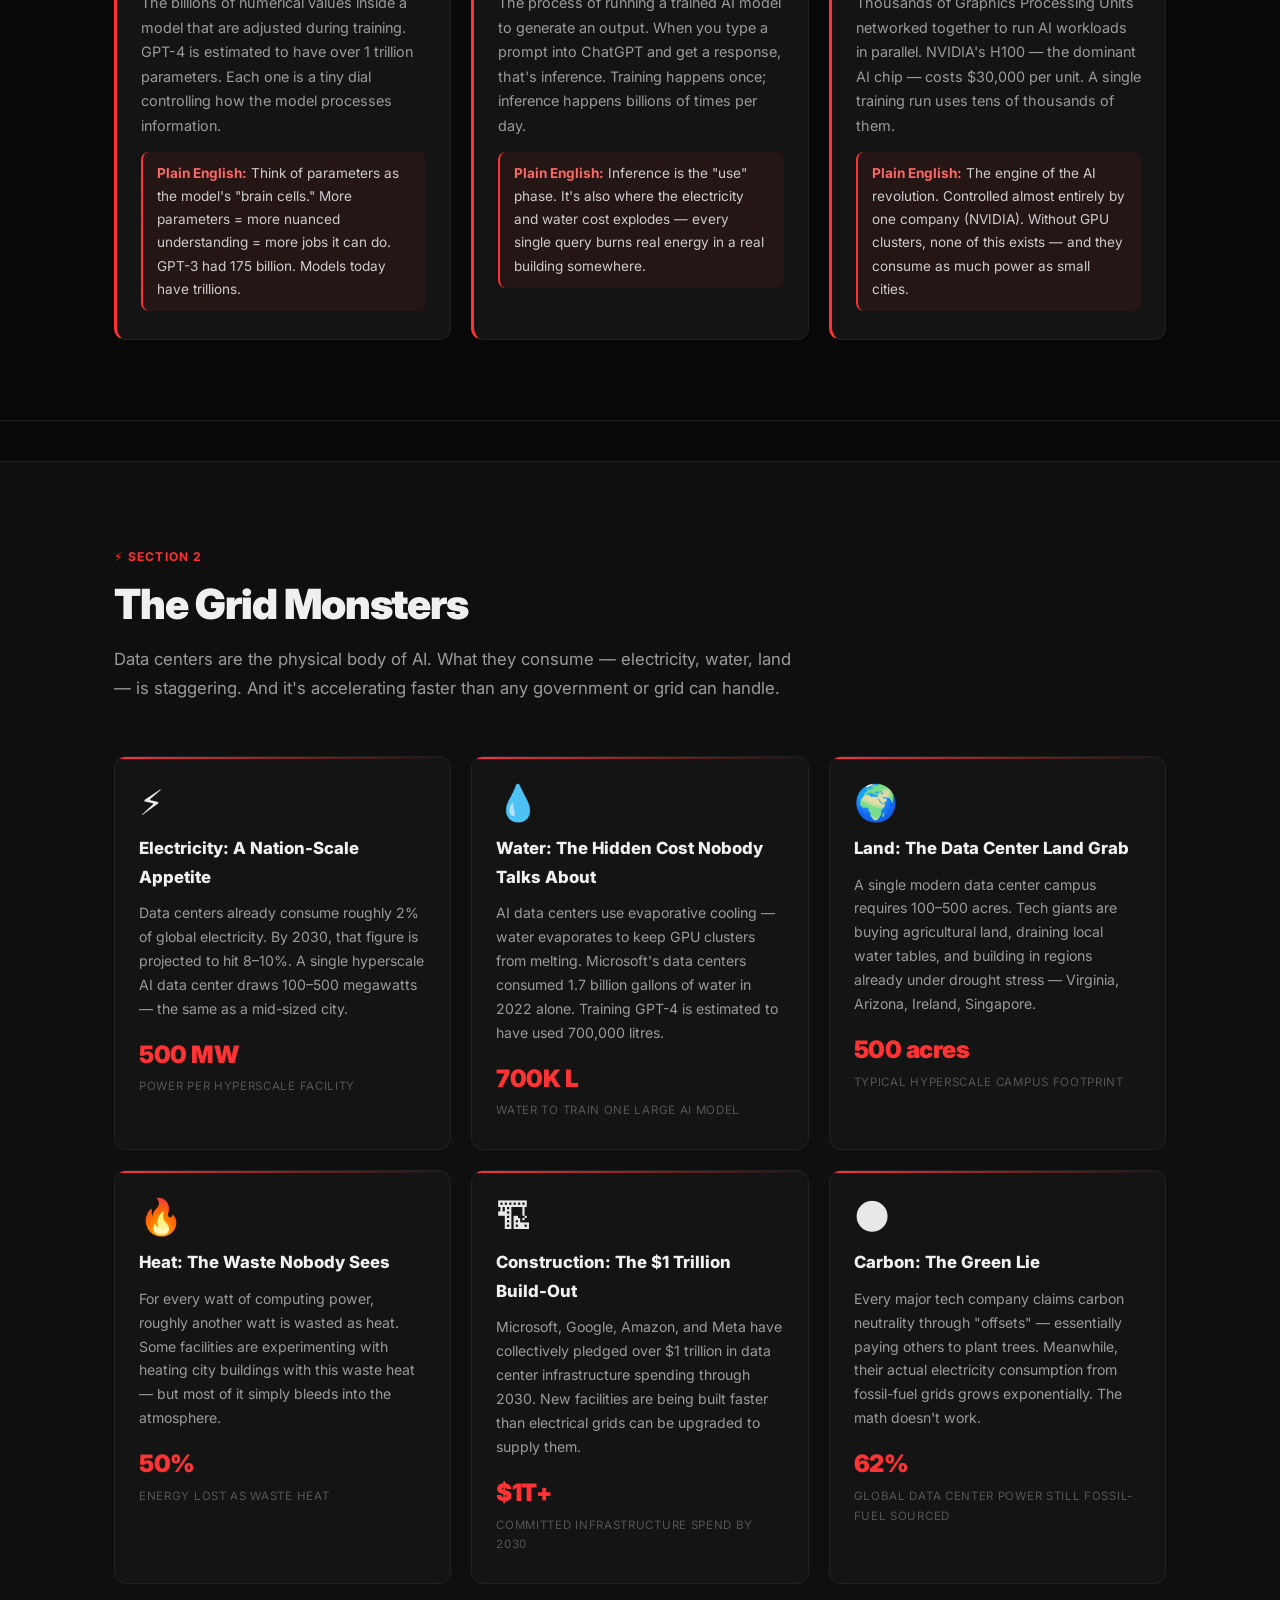
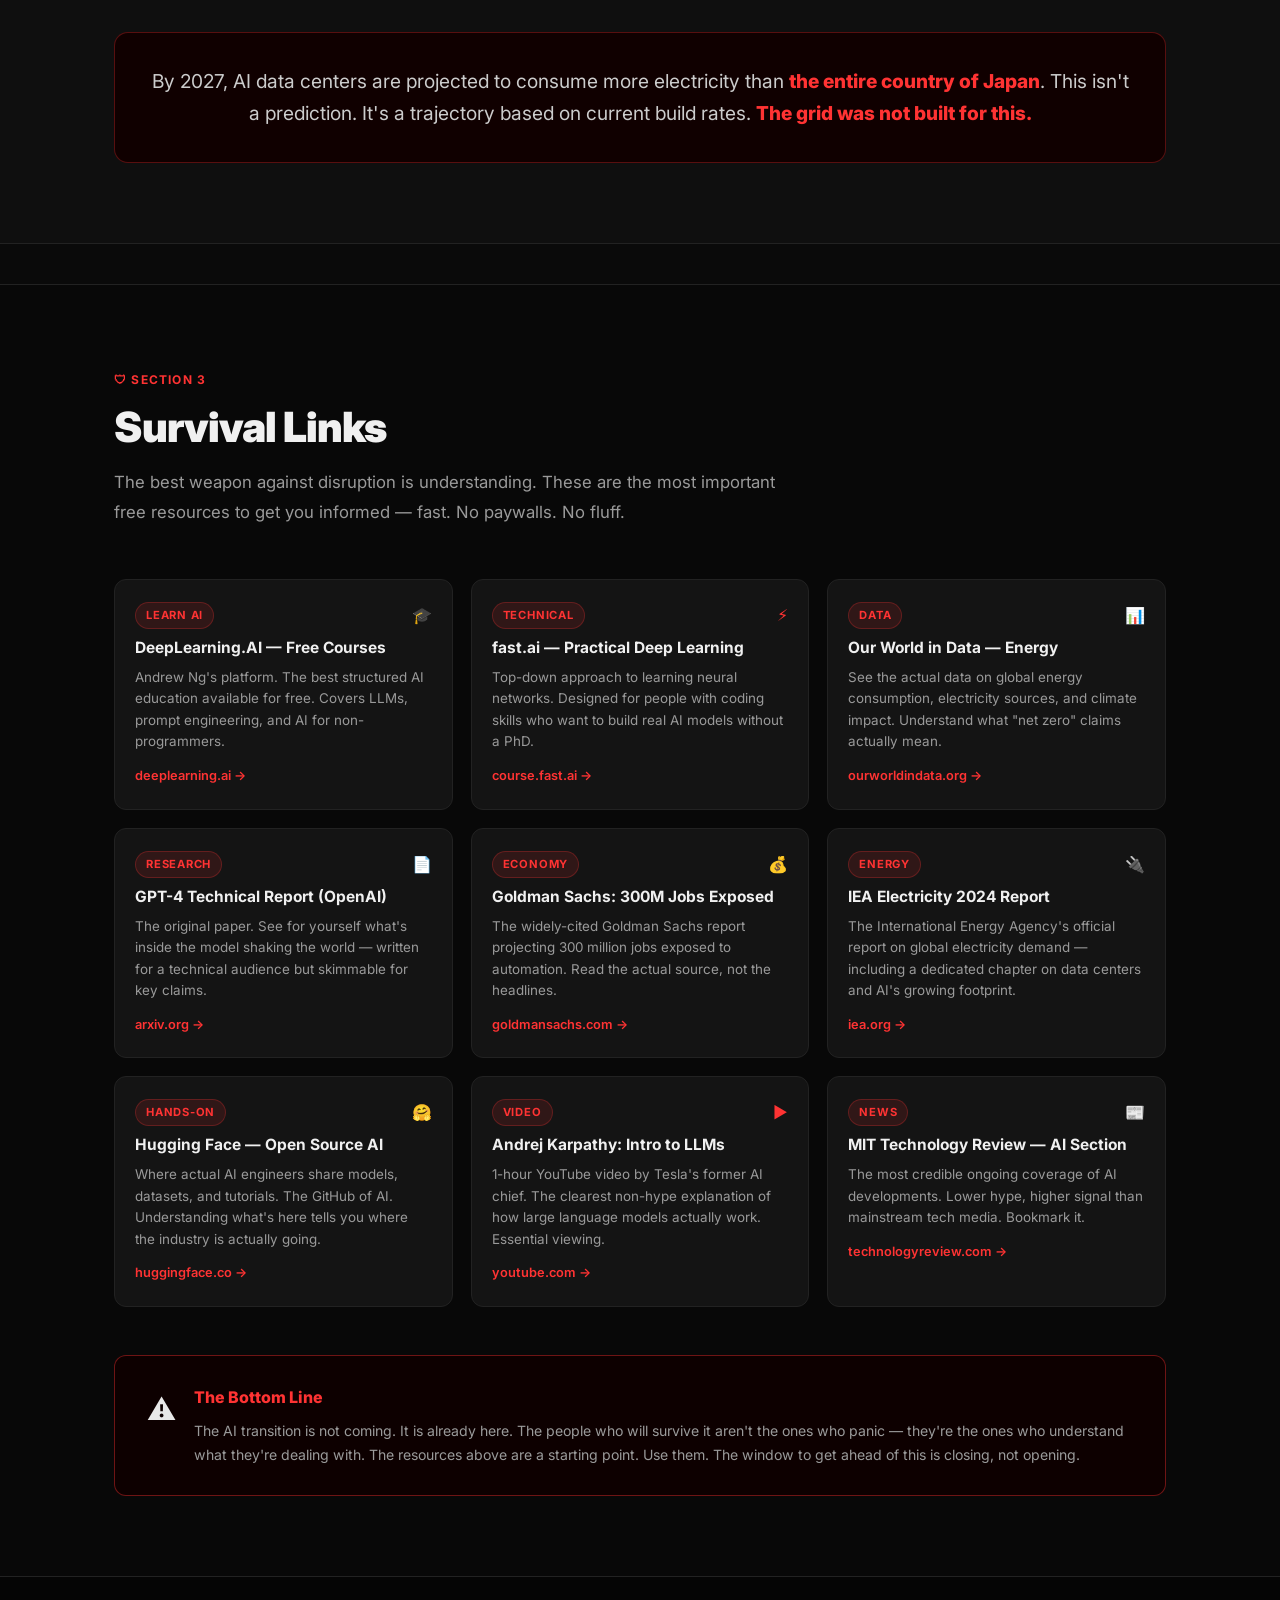
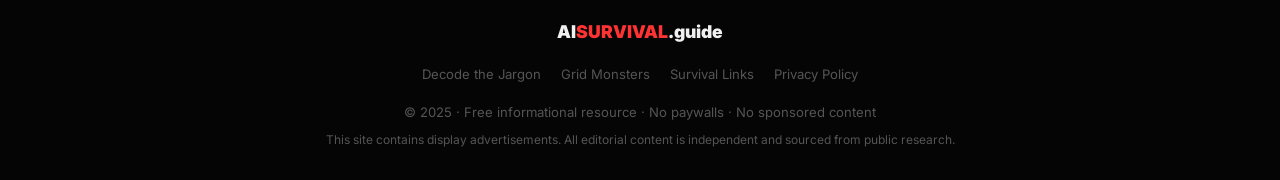
==== commit a0a2bbb7: "Add files via upload" ====
--- a/index.html
+++ b/index.html
@@ -4,1296 +4,866 @@
   <meta charset="UTF-8" />
   <meta name="viewport" content="width=device-width, initial-scale=1.0" />
 
-  <!-- ═══════════════════════════════════════════════
-       SEO META TAGS
-  ═══════════════════════════════════════════════ -->
-  <title>QA & Software Automation Tools Directory | Best Testing Tools 2025</title>
-  <meta name="description" content="The most comprehensive free directory of QA, software testing, and automation tools. Find the best Selenium, Cypress, Playwright, Postman, and API testing tools with expert comparisons, templates, and downloads." />
-  <meta name="keywords" content="QA tools, software testing tools, automation testing, Selenium, Cypress, Playwright, Postman, API testing, test automation framework, QA resources, software quality assurance" />
-  <meta name="author" content="AtulSingh-QA" />
+  <title>The AI Takeover: Is Your Sector Next? | AI Fear & Data Center Survival Guide</title>
+  <meta name="description" content="The definitive guide to understanding AI's takeover of industries, the terrifying reality of data centers, and how to survive the coming disruption. Plain-English breakdowns of LLMs, neural networks, and more." />
+  <meta name="keywords" content="AI takeover, artificial intelligence jobs, data center energy, LLM explained, neural network, AI disruption, generative AI, AI survival guide, future of work AI" />
+  <meta name="author" content="AI Survival Guide" />
   <meta name="robots" content="index, follow" />
   <link rel="canonical" href="https://atulsingh-qa.github.io/" />
 
-  <!-- ═══════════════════════════════════════════════
-       OPEN GRAPH (Social Sharing)
-  ═══════════════════════════════════════════════ -->
   <meta property="og:type" content="website" />
   <meta property="og:url" content="https://atulsingh-qa.github.io/" />
-  <meta property="og:title" content="QA & Software Automation Tools Directory" />
-  <meta property="og:description" content="Free directory of 100+ QA and software automation tools. Comparisons, templates, and expert resources for QA professionals." />
-  <meta property="og:image" content="https://atulsingh-qa.github.io/assets/og-banner.png" />
-  <meta name="twitter:card" content="summary_large_image" />
-  <meta name="twitter:title" content="QA & Software Automation Tools Directory" />
-  <meta name="twitter:description" content="Free directory of 100+ QA and software automation tools." />
-
-  <!-- ═══════════════════════════════════════════════
-       SCHEMA.ORG STRUCTURED DATA
-  ═══════════════════════════════════════════════ -->
+  <meta property="og:title" content="The AI Takeover: Is Your Sector Next?" />
+  <meta property="og:description" content="Plain-English guide to AI disruption, data center nightmares, and how to not get left behind." />
+
   <script type="application/ld+json">
   {
     "@context": "https://schema.org",
     "@type": "WebSite",
-    "name": "QA & Software Automation Tools Directory",
+    "name": "AI Fear & Data Center Survival Guide",
     "url": "https://atulsingh-qa.github.io/",
-    "description": "Comprehensive directory of QA, software testing, and automation tools for professionals.",
-    "publisher": {
-      "@type": "Organization",
-      "name": "QA Tools Directory",
-      "url": "https://atulsingh-qa.github.io/"
-    }
+    "description": "The definitive guide to understanding AI disruption, data center energy demands, and survival resources."
   }
   </script>
 
-  <!-- ═══════════════════════════════════════════════
-       ADSTERRA — Head Ad Script
-       REPLACE the src URL below with your Adsterra
-       "Direct Link" or "Social Bar" script tag.
-  ═══════════════════════════════════════════════ -->
-  <!-- ADSTERRA — Social Bar (site-wide, loads on every page) -->
+  <!-- ADSTERRA — Social Bar (site-wide) -->
   <script src="https://pl31353831.profitableratecpmnetwork.com/20/49/93/204993d7eb7609ee6b11ba4e13306088.js"></script>
 
-  <link rel="stylesheet" href="styles.css" />
   <link rel="preconnect" href="https://fonts.googleapis.com" />
   <link rel="preconnect" href="https://fonts.gstatic.com" crossorigin />
-  <link href="https://fonts.googleapis.com/css2?family=Inter:wght@400;500;600;700;800&family=JetBrains+Mono:wght@400;600&display=swap" rel="stylesheet" />
+  <link href="https://fonts.googleapis.com/css2?family=Inter:wght@400;500;600;700;800;900&family=JetBrains+Mono:wght@400;600&display=swap" rel="stylesheet" />
+
+  <style>
+    /* ── RESET & BASE ──────────────────────────── */
+    *, *::before, *::after { box-sizing: border-box; margin: 0; padding: 0; }
+    html { scroll-behavior: smooth; }
+    body {
+      background-color: #080808;
+      color: #e8e8e8;
+      font-family: 'Inter', system-ui, sans-serif;
+      font-size: 16px;
+      line-height: 1.7;
+      overflow-x: hidden;
+    }
+    a { color: #ff3333; text-decoration: none; transition: color 0.2s; }
+    a:hover { color: #ff6666; }
+    ::selection { background: rgba(255,51,51,0.25); color: #fff; }
+
+    /* ── TOKENS ────────────────────────────────── */
+    :root {
+      --red:        #ff3333;
+      --red-dim:    rgba(255,51,51,0.12);
+      --red-glow:   rgba(255,51,51,0.35);
+      --red-light:  #ff6666;
+      --white:      #f0f0f0;
+      --grey:       #9a9a9a;
+      --dark-grey:  #555;
+      --surface:    #0f0f0f;
+      --card:       #141414;
+      --border:     #222;
+      --border-red: rgba(255,51,51,0.25);
+      --max-w:      1100px;
+    }
+
+    /* ── LAYOUT ────────────────────────────────── */
+    .container {
+      width: 100%;
+      max-width: var(--max-w);
+      margin-inline: auto;
+      padding-inline: 24px;
+    }
+
+    /* ── SCROLLBAR ─────────────────────────────── */
+    ::-webkit-scrollbar { width: 6px; }
+    ::-webkit-scrollbar-track { background: #080808; }
+    ::-webkit-scrollbar-thumb { background: #333; border-radius: 3px; }
+    ::-webkit-scrollbar-thumb:hover { background: var(--red); }
+
+    /* ── NAVBAR ────────────────────────────────── */
+    .navbar {
+      position: sticky;
+      top: 0;
+      z-index: 100;
+      background: rgba(8,8,8,0.92);
+      backdrop-filter: blur(12px);
+      border-bottom: 1px solid var(--border);
+      padding: 0 24px;
+    }
+    .nav-inner {
+      max-width: var(--max-w);
+      margin: 0 auto;
+      height: 60px;
+      display: flex;
+      align-items: center;
+      justify-content: space-between;
+    }
+    .nav-logo {
+      font-size: 1rem;
+      font-weight: 800;
+      letter-spacing: -0.02em;
+      color: var(--white);
+    }
+    .nav-logo span { color: var(--red); }
+    .nav-links {
+      display: flex;
+      gap: 8px;
+    }
+    .nav-links a {
+      color: var(--grey);
+      font-size: 0.85rem;
+      font-weight: 500;
+      padding: 6px 14px;
+      border-radius: 999px;
+      transition: background 0.2s, color 0.2s;
+    }
+    .nav-links a:hover {
+      color: var(--white);
+      background: #1a1a1a;
+    }
+    .hamburger {
+      display: none;
+      background: none;
+      border: 1px solid var(--border);
+      color: var(--white);
+      padding: 6px 12px;
+      border-radius: 6px;
+      cursor: pointer;
+      font-size: 1.1rem;
+    }
+    .mobile-menu {
+      display: none;
+      flex-direction: column;
+      padding: 10px 0 14px;
+      border-top: 1px solid var(--border);
+    }
+    .mobile-menu.open { display: flex; }
+    .mobile-menu a {
+      color: var(--grey);
+      padding: 10px 24px;
+      font-size: 0.95rem;
+      font-weight: 500;
+    }
+    .mobile-menu a:hover { color: var(--white); background: #111; }
+
+    /* ── AD CONTAINERS ─────────────────────────── */
+    .ad-wrap {
+      width: 100%;
+      display: flex;
+      justify-content: center;
+      padding: 20px 0;
+      background: #0a0a0a;
+      border-top: 1px solid var(--border);
+      border-bottom: 1px solid var(--border);
+    }
+
+    /* ── HERO ──────────────────────────────────── */
+    .hero {
+      position: relative;
+      padding: 90px 0 80px;
+      text-align: center;
+      overflow: hidden;
+    }
+    .hero::before {
+      content: '';
+      position: absolute;
+      inset: 0;
+      background:
+        radial-gradient(ellipse 80% 60% at 50% 0%, rgba(255,51,51,0.14) 0%, transparent 70%),
+        radial-gradient(ellipse 40% 40% at 80% 60%, rgba(255,51,51,0.06) 0%, transparent 60%);
+      pointer-events: none;
+    }
+    .hero-eyebrow {
+      display: inline-flex;
+      align-items: center;
+      gap: 8px;
+      background: var(--red-dim);
+      border: 1px solid var(--border-red);
+      color: var(--red-light);
+      font-size: 0.78rem;
+      font-weight: 700;
+      padding: 6px 18px;
+      border-radius: 999px;
+      letter-spacing: 0.08em;
+      text-transform: uppercase;
+      margin-bottom: 28px;
+    }
+    .hero-title {
+      font-size: clamp(2.4rem, 6vw, 4.2rem);
+      font-weight: 900;
+      line-height: 1.08;
+      letter-spacing: -0.03em;
+      color: var(--white);
+      margin-bottom: 24px;
+    }
+    .hero-title .red { color: var(--red); }
+    .hero-title .underline-red {
+      text-decoration: underline;
+      text-decoration-color: var(--red);
+      text-underline-offset: 6px;
+    }
+    .hero-subtitle {
+      max-width: 660px;
+      margin: 0 auto 40px;
+      font-size: clamp(1rem, 2.5vw, 1.15rem);
+      color: var(--grey);
+      line-height: 1.75;
+    }
+    .hero-stats {
+      display: inline-flex;
+      align-items: center;
+      gap: 32px;
+      background: var(--card);
+      border: 1px solid var(--border);
+      border-radius: 16px;
+      padding: 18px 36px;
+      flex-wrap: wrap;
+      justify-content: center;
+    }
+    .stat { text-align: center; }
+    .stat-num {
+      display: block;
+      font-size: 1.6rem;
+      font-weight: 900;
+      color: var(--red);
+      letter-spacing: -0.02em;
+    }
+    .stat-label {
+      font-size: 0.72rem;
+      color: var(--dark-grey);
+      text-transform: uppercase;
+      letter-spacing: 0.07em;
+      font-weight: 600;
+    }
+    .stat-div { width: 1px; height: 40px; background: var(--border); }
+
+    /* ── SECTION SHARED ────────────────────────── */
+    .section { padding: 80px 0; }
+    .section-alt { background: var(--surface); }
+    .section-label {
+      display: inline-flex;
+      align-items: center;
+      gap: 8px;
+      color: var(--red);
+      font-size: 0.75rem;
+      font-weight: 700;
+      letter-spacing: 0.1em;
+      text-transform: uppercase;
+      margin-bottom: 14px;
+    }
+    .section-title {
+      font-size: clamp(1.8rem, 4vw, 2.6rem);
+      font-weight: 900;
+      color: var(--white);
+      letter-spacing: -0.025em;
+      line-height: 1.15;
+      margin-bottom: 16px;
+    }
+    .section-intro {
+      font-size: 1.05rem;
+      color: var(--grey);
+      max-width: 680px;
+      line-height: 1.75;
+      margin-bottom: 52px;
+    }
+
+    /* ── JARGON CARDS ──────────────────────────── */
+    .jargon-grid {
+      display: grid;
+      grid-template-columns: repeat(auto-fill, minmax(300px, 1fr));
+      gap: 20px;
+    }
+    .jargon-card {
+      background: var(--card);
+      border: 1px solid var(--border);
+      border-left: 3px solid var(--red);
+      border-radius: 12px;
+      padding: 28px 24px;
+      transition: border-color 0.2s, transform 0.2s;
+    }
+    .jargon-card:hover {
+      border-color: var(--red);
+      transform: translateY(-3px);
+    }
+    .jargon-term {
+      font-family: 'JetBrains Mono', monospace;
+      font-size: 0.82rem;
+      color: var(--red);
+      letter-spacing: 0.06em;
+      text-transform: uppercase;
+      font-weight: 600;
+      margin-bottom: 10px;
+    }
+    .jargon-card h3 {
+      font-size: 1.1rem;
+      font-weight: 800;
+      color: var(--white);
+      margin-bottom: 10px;
+    }
+    .jargon-card p {
+      font-size: 0.9rem;
+      color: var(--grey);
+      line-height: 1.7;
+    }
+    .jargon-card .plain-english {
+      margin-top: 14px;
+      padding: 10px 14px;
+      background: rgba(255,51,51,0.07);
+      border-radius: 8px;
+      font-size: 0.85rem;
+      color: #ccc;
+      border-left: 2px solid var(--red);
+    }
+    .plain-english strong { color: var(--red-light); }
+
+    /* ── GRID MONSTERS ─────────────────────────── */
+    .monster-grid {
+      display: grid;
+      grid-template-columns: repeat(auto-fill, minmax(280px, 1fr));
+      gap: 20px;
+      margin-bottom: 48px;
+    }
+    .monster-card {
+      background: var(--card);
+      border: 1px solid var(--border);
+      border-radius: 12px;
+      padding: 28px 24px;
+      position: relative;
+      overflow: hidden;
+      transition: transform 0.2s, border-color 0.2s;
+    }
+    .monster-card::before {
+      content: '';
+      position: absolute;
+      top: 0; left: 0; right: 0;
+      height: 2px;
+      background: linear-gradient(90deg, var(--red), transparent);
+    }
+    .monster-card:hover {
+      transform: translateY(-4px);
+      border-color: rgba(255,51,51,0.3);
+    }
+    .monster-icon {
+      font-size: 2.2rem;
+      margin-bottom: 14px;
+      line-height: 1;
+    }
+    .monster-card h3 {
+      font-size: 1.05rem;
+      font-weight: 800;
+      color: var(--white);
+      margin-bottom: 10px;
+    }
+    .monster-card p {
+      font-size: 0.88rem;
+      color: var(--grey);
+      line-height: 1.7;
+    }
+    .monster-stat {
+      display: inline-block;
+      margin-top: 14px;
+      font-size: 1.5rem;
+      font-weight: 900;
+      color: var(--red);
+      letter-spacing: -0.02em;
+    }
+    .monster-stat-label {
+      display: block;
+      font-size: 0.72rem;
+      color: var(--dark-grey);
+      text-transform: uppercase;
+      letter-spacing: 0.06em;
+      margin-top: 2px;
+    }
+
+    /* ── FACT BANNER ───────────────────────────── */
+    .fact-banner {
+      background: #100000;
+      border: 1px solid rgba(255,51,51,0.3);
+      border-radius: 14px;
+      padding: 32px 36px;
+      text-align: center;
+    }
+    .fact-banner p {
+      font-size: clamp(1rem, 2.5vw, 1.2rem);
+      color: #ccc;
+      line-height: 1.7;
+    }
+    .fact-banner strong { color: var(--red); font-weight: 800; }
+
+    /* ── SURVIVAL LINKS ────────────────────────── */
+    .survival-grid {
+      display: grid;
+      grid-template-columns: repeat(auto-fill, minmax(300px, 1fr));
+      gap: 18px;
+    }
+    .survival-card {
+      background: var(--card);
+      border: 1px solid var(--border);
+      border-radius: 12px;
+      padding: 22px 20px;
+      display: flex;
+      flex-direction: column;
+      gap: 8px;
+      transition: border-color 0.2s, transform 0.2s;
+      text-decoration: none;
+    }
+    .survival-card:hover {
+      border-color: rgba(255,51,51,0.4);
+      transform: translateY(-3px);
+      color: inherit;
+    }
+    .survival-card-top {
+      display: flex;
+      align-items: center;
+      justify-content: space-between;
+    }
+    .survival-tag {
+      font-size: 0.7rem;
+      font-weight: 700;
+      text-transform: uppercase;
+      letter-spacing: 0.07em;
+      color: var(--red);
+      background: var(--red-dim);
+      border: 1px solid var(--border-red);
+      padding: 3px 10px;
+      border-radius: 999px;
+    }
+    .survival-card h3 {
+      font-size: 0.97rem;
+      font-weight: 700;
+      color: var(--white);
+      line-height: 1.4;
+    }
+    .survival-card p {
+      font-size: 0.84rem;
+      color: var(--grey);
+      line-height: 1.6;
+    }
+    .survival-link-label {
+      font-size: 0.8rem;
+      font-weight: 600;
+      color: var(--red);
+      margin-top: 4px;
+    }
+
+    /* ── WARNING BOX ───────────────────────────── */
+    .warning-box {
+      background: #0d0000;
+      border: 1px solid rgba(255,51,51,0.4);
+      border-radius: 12px;
+      padding: 28px 32px;
+      margin-top: 48px;
+      display: flex;
+      gap: 18px;
+      align-items: flex-start;
+    }
+    .warning-icon { font-size: 1.8rem; flex-shrink: 0; margin-top: 2px; }
+    .warning-box h3 {
+      font-size: 1rem;
+      font-weight: 800;
+      color: var(--red);
+      margin-bottom: 8px;
+    }
+    .warning-box p {
+      font-size: 0.88rem;
+      color: var(--grey);
+      line-height: 1.7;
+    }
+
+    /* ── FOOTER ────────────────────────────────── */
+    .footer {
+      background: #050505;
+      border-top: 1px solid var(--border);
+      padding: 40px 0 24px;
+      text-align: center;
+    }
+    .footer-logo {
+      font-size: 1.1rem;
+      font-weight: 900;
+      color: var(--white);
+      margin-bottom: 12px;
+    }
+    .footer-logo span { color: var(--red); }
+    .footer p {
+      font-size: 0.82rem;
+      color: var(--dark-grey);
+      margin-bottom: 6px;
+    }
+    .footer-links {
+      display: flex;
+      justify-content: center;
+      gap: 20px;
+      margin: 16px 0;
+      flex-wrap: wrap;
+    }
+    .footer-links a {
+      font-size: 0.82rem;
+      color: var(--dark-grey);
+      transition: color 0.2s;
+    }
+    .footer-links a:hover { color: var(--red); }
+
+    /* ── RESPONSIVE ────────────────────────────── */
+    @media (max-width: 768px) {
+      .nav-links { display: none; }
+      .hamburger { display: block; }
+      .hero { padding: 64px 0 56px; }
+      .hero-stats { gap: 20px; padding: 16px 24px; }
+      .stat-div { display: none; }
+      .section { padding: 56px 0; }
+      .jargon-grid, .monster-grid, .survival-grid { grid-template-columns: 1fr; }
+      .warning-box { flex-direction: column; gap: 12px; }
+      .fact-banner { padding: 24px 20px; }
+    }
+
+    @media (prefers-reduced-motion: reduce) {
+      *, *::before, *::after { transition-duration: 0.01ms !important; }
+    }
+  </style>
 </head>
 
 <body>
 
-  <!-- ═══════════════════════════════════════════════
-       NAVIGATION BAR
-  ═══════════════════════════════════════════════ -->
+  <!-- NAVBAR -->
   <header class="navbar">
-    <div class="container nav-inner">
-      <a href="/" class="logo">
-        <span class="logo-icon">⚡</span>
-        <span class="logo-text">QA<span class="logo-accent">Tools</span>.dev</span>
-      </a>
+    <div class="nav-inner">
+      <div class="nav-logo">AI<span>SURVIVAL</span>.guide</div>
       <nav class="nav-links">
-        <a href="#directory">Directory</a>
-        <a href="#categories">Categories</a>
-        <a href="#downloads">Free Downloads</a>
-        <a href="#premium" class="nav-cta">⬇ Premium Kits</a>
+        <a href="#jargon">Decode the Jargon</a>
+        <a href="#grid-monsters">Grid Monsters</a>
+        <a href="#survival">Survival Links</a>
       </nav>
-      <button class="hamburger" aria-label="Open menu" onclick="toggleMenu()">☰</button>
+      <button class="hamburger" onclick="toggleMenu()" aria-label="Open menu">☰</button>
     </div>
     <div class="mobile-menu" id="mobileMenu">
-      <a href="#directory" onclick="toggleMenu()">Directory</a>
-      <a href="#categories" onclick="toggleMenu()">Categories</a>
-      <a href="#downloads" onclick="toggleMenu()">Free Downloads</a>
-      <a href="#premium" onclick="toggleMenu()">Premium Kits</a>
+      <a href="#jargon" onclick="toggleMenu()">Decode the Jargon</a>
+      <a href="#grid-monsters" onclick="toggleMenu()">Grid Monsters</a>
+      <a href="#survival" onclick="toggleMenu()">Survival Links</a>
     </div>
   </header>
 
   <main>
 
-    <!-- ═══════════════════════════════════════════════
-         HERO SECTION
-    ═══════════════════════════════════════════════ -->
+    <!-- ══════════════════════════════════════════
+         HERO
+    ══════════════════════════════════════════ -->
     <section class="hero">
-      <div class="container hero-inner">
-        <div class="hero-badge">🚀 50+ Tools Indexed &amp; Reviewed</div>
+      <div class="container">
+        <div class="hero-eyebrow">⚠ Global Alert — 2025</div>
         <h1 class="hero-title">
-          The Ultimate <span class="gradient-text">QA &amp; Automation</span><br />
-          Tools Directory
+          The <span class="red">AI Takeover</span>:<br/>
+          Is Your Sector <span class="underline-red">Next?</span>
         </h1>
         <p class="hero-subtitle">
-          Find, compare, and download resources for every QA stack — Selenium, Cypress,
-          Playwright, Postman, JMeter, and beyond. Built by QA engineers, for QA engineers.
+          Millions of jobs. Billions of gallons of water. Entire power grids on the edge.
+          This is what's actually happening — and what you need to understand before it's too late.
         </p>
-        <div class="hero-actions">
-          <a href="#directory" class="btn btn-primary">Browse Directory →</a>
-          <a href="#downloads" class="btn btn-secondary">Get Free Templates</a>
-        </div>
         <div class="hero-stats">
-          <div class="stat"><span class="stat-num">50+</span><span class="stat-label">Tools Listed</span></div>
-          <div class="stat-divider"></div>
-          <div class="stat"><span class="stat-num">12</span><span class="stat-label">Categories</span></div>
-          <div class="stat-divider"></div>
-          <div class="stat"><span class="stat-num">Free</span><span class="stat-label">Always</span></div>
-        </div>
-      </div>
-      <div class="hero-glow"></div>
-    </section>
-
-    <!-- ═══════════════════════════════════════════════
-         AD SLOT — BANNER (Below Hero)
-         Replace data-ad-slot with your Adsterra code
-    ═══════════════════════════════════════════════ -->
-    <div class="ad-container ad-banner" aria-label="Advertisement">
-      <!-- ADSTERRA BANNER 728x90 — SLOT 1 (Below Hero) -->
-      <script src="https://pl31353831.profitableratecpmnetwork.com/20/49/93/204993d7eb7609ee6b11ba4e13306088.js"></script>
-    </div>
-
-    <!-- ═══════════════════════════════════════════════
-         CATEGORY PILLS
-    ═══════════════════════════════════════════════ -->
-    <section class="categories-section" id="categories">
-      <div class="container">
-        <h2 class="section-title">Browse by Category</h2>
-        <p class="section-subtitle">Click any category to filter the directory</p>
-        <div class="category-grid">
-          <button class="cat-pill active" data-filter="all">All Tools</button>
-          <button class="cat-pill" data-filter="ui-automation">🖥 UI Automation</button>
-          <button class="cat-pill" data-filter="api-testing">🔌 API Testing</button>
-          <button class="cat-pill" data-filter="performance">⚡ Performance</button>
-          <button class="cat-pill" data-filter="mobile">📱 Mobile Testing</button>
-          <button class="cat-pill" data-filter="security">🔐 Security</button>
-          <button class="cat-pill" data-filter="ci-cd">🔄 CI/CD</button>
-          <button class="cat-pill" data-filter="test-management">📋 Test Management</button>
-          <button class="cat-pill" data-filter="accessibility">♿ Accessibility</button>
-          <button class="cat-pill" data-filter="visual">👁 Visual Testing</button>
-          <button class="cat-pill" data-filter="ai-testing">🤖 AI Testing</button>
-          <button class="cat-pill" data-filter="database">🗄 DB Testing</button>
+          <div class="stat">
+            <span class="stat-num">300M</span>
+            <span class="stat-label">Jobs at Risk</span>
+          </div>
+          <div class="stat-div"></div>
+          <div class="stat">
+            <span class="stat-num">3.5B</span>
+            <span class="stat-label">Litres/Day Water</span>
+          </div>
+          <div class="stat-div"></div>
+          <div class="stat">
+            <span class="stat-num">2%</span>
+            <span class="stat-label">Global Electricity</span>
+          </div>
+          <div class="stat-div"></div>
+          <div class="stat">
+            <span class="stat-num">$1T</span>
+            <span class="stat-label">Infra Investment</span>
+          </div>
         </div>
       </div>
     </section>
 
-    <!-- ═══════════════════════════════════════════════
-         TOOLS DIRECTORY
-    ═══════════════════════════════════════════════ -->
-    <section class="directory-section" id="directory">
-      <div class="container">
-        <h2 class="section-title">Tools Directory</h2>
-        <p class="section-subtitle">Every tool you need — compared, rated, and linked</p>
-
-        <!-- Search Bar -->
-        <div class="search-bar">
-          <span class="search-icon">🔍</span>
-          <input type="text" id="searchInput" placeholder="Search tools (e.g. Selenium, Postman, JMeter...)" oninput="filterTools()" />
-        </div>
-
-        <!-- Tools Grid -->
-        <div class="tools-grid" id="toolsGrid">
-
-          <!-- ── UI Automation ───────────────────── -->
-          <article class="tool-card" data-category="ui-automation" data-tags="selenium java python testing browser">
-            <div class="tool-header">
-              <div class="tool-icon">🔬</div>
-              <div class="tool-meta">
-                <h3 class="tool-name">Selenium WebDriver</h3>
-                <span class="tool-cat">UI Automation</span>
-              </div>
-              <span class="tool-badge free">Free</span>
-            </div>
-            <p class="tool-desc">The gold standard for browser automation. Supports Java, Python, C#, JS. Works across Chrome, Firefox, Safari, and Edge.</p>
-            <div class="tool-tags">
-              <span class="tag">Java</span><span class="tag">Python</span><span class="tag">Cross-browser</span>
-            </div>
-            <div class="tool-footer">
-              <span class="tool-rating">★★★★★ <small>4.8</small></span>
-              <a href="https://selenium.dev" target="_blank" rel="noopener" class="tool-link">Visit →</a>
-            </div>
-          </article>
-
-          <article class="tool-card" data-category="ui-automation" data-tags="cypress javascript end-to-end modern testing">
-            <div class="tool-header">
-              <div class="tool-icon">🌲</div>
-              <div class="tool-meta">
-                <h3 class="tool-name">Cypress</h3>
-                <span class="tool-cat">UI Automation</span>
-              </div>
-              <span class="tool-badge free">Free</span>
-            </div>
-            <p class="tool-desc">Modern JavaScript-first e2e framework with real-time reloading, auto-waiting, and an elegant test runner dashboard.</p>
-            <div class="tool-tags">
-              <span class="tag">JavaScript</span><span class="tag">E2E</span><span class="tag">TypeScript</span>
-            </div>
-            <div class="tool-footer">
-              <span class="tool-rating">★★★★★ <small>4.9</small></span>
-              <a href="https://cypress.io" target="_blank" rel="noopener" class="tool-link">Visit →</a>
-            </div>
-          </article>
-
-          <article class="tool-card" data-category="ui-automation" data-tags="playwright microsoft cross-browser automation">
-            <div class="tool-header">
-              <div class="tool-icon">🎭</div>
-              <div class="tool-meta">
-                <h3 class="tool-name">Playwright</h3>
-                <span class="tool-cat">UI Automation</span>
-              </div>
-              <span class="tool-badge free">Free</span>
-            </div>
-            <p class="tool-desc">Microsoft's powerful automation library. Supports Chromium, Firefox, WebKit. Excellent for parallel testing and trace viewing.</p>
-            <div class="tool-tags">
-              <span class="tag">Python</span><span class="tag">JavaScript</span><span class="tag">Parallel</span>
-            </div>
-            <div class="tool-footer">
-              <span class="tool-rating">★★★★★ <small>4.9</small></span>
-              <a href="https://playwright.dev" target="_blank" rel="noopener" class="tool-link">Visit →</a>
-            </div>
-          </article>
-
-          <article class="tool-card" data-category="ui-automation" data-tags="appium mobile web automation hybrid">
-            <div class="tool-header">
-              <div class="tool-icon">📲</div>
-              <div class="tool-meta">
-                <h3 class="tool-name">WebdriverIO</h3>
-                <span class="tool-cat">UI Automation</span>
-              </div>
-              <span class="tool-badge free">Free</span>
-            </div>
-            <p class="tool-desc">Node.js based automation framework with smart selector strategies, service integrations, and a vibrant plugin ecosystem.</p>
-            <div class="tool-tags">
-              <span class="tag">Node.js</span><span class="tag">WebDriver</span><span class="tag">CDP</span>
-            </div>
-            <div class="tool-footer">
-              <span class="tool-rating">★★★★☆ <small>4.6</small></span>
-              <a href="https://webdriver.io" target="_blank" rel="noopener" class="tool-link">Visit →</a>
-            </div>
-          </article>
-
-          <!-- ── API Testing ─────────────────────── -->
-          <article class="tool-card" data-category="api-testing" data-tags="postman api rest http testing">
-            <div class="tool-header">
-              <div class="tool-icon">📬</div>
-              <div class="tool-meta">
-                <h3 class="tool-name">Postman</h3>
-                <span class="tool-cat">API Testing</span>
-              </div>
-              <span class="tool-badge freemium">Freemium</span>
-            </div>
-            <p class="tool-desc">Industry-standard API platform for building, testing, and documenting REST, GraphQL, and SOAP APIs with collections and environments.</p>
-            <div class="tool-tags">
-              <span class="tag">REST</span><span class="tag">GraphQL</span><span class="tag">Collections</span>
-            </div>
-            <div class="tool-footer">
-              <span class="tool-rating">★★★★★ <small>4.9</small></span>
-              <a href="https://postman.com" target="_blank" rel="noopener" class="tool-link">Visit →</a>
-            </div>
-          </article>
-
-          <article class="tool-card" data-category="api-testing" data-tags="rest assured java api automation testing">
-            <div class="tool-header">
-              <div class="tool-icon">☕</div>
-              <div class="tool-meta">
-                <h3 class="tool-name">REST Assured</h3>
-                <span class="tool-cat">API Testing</span>
-              </div>
-              <span class="tool-badge free">Free</span>
-            </div>
-            <p class="tool-desc">Java DSL for simplifying testing of REST-based services. Integrates seamlessly with JUnit, TestNG, and Maven/Gradle builds.</p>
-            <div class="tool-tags">
-              <span class="tag">Java</span><span class="tag">JUnit</span><span class="tag">TestNG</span>
-            </div>
-            <div class="tool-footer">
-              <span class="tool-rating">★★★★★ <small>4.7</small></span>
-              <a href="https://rest-assured.io" target="_blank" rel="noopener" class="tool-link">Visit →</a>
-            </div>
-          </article>
-
-          <article class="tool-card" data-category="api-testing" data-tags="k6 grafana load api performance testing">
-            <div class="tool-header">
-              <div class="tool-icon">🦔</div>
-              <div class="tool-meta">
-                <h3 class="tool-name">Insomnia</h3>
-                <span class="tool-cat">API Testing</span>
-              </div>
-              <span class="tool-badge free">Free</span>
-            </div>
-            <p class="tool-desc">Open-source API client for REST, GraphQL, WebSockets, gRPC, and SOAP with beautiful UI, Git sync, and environment variables.</p>
-            <div class="tool-tags">
-              <span class="tag">REST</span><span class="tag">gRPC</span><span class="tag">GraphQL</span>
-            </div>
-            <div class="tool-footer">
-              <span class="tool-rating">★★★★☆ <small>4.5</small></span>
-              <a href="https://insomnia.rest" target="_blank" rel="noopener" class="tool-link">Visit →</a>
-            </div>
-          </article>
-
-          <article class="tool-card" data-category="api-testing" data-tags="karate api automation BDD testing">
-            <div class="tool-header">
-              <div class="tool-icon">🥋</div>
-              <div class="tool-meta">
-                <h3 class="tool-name">Karate DSL</h3>
-                <span class="tool-cat">API Testing</span>
-              </div>
-              <span class="tool-badge free">Free</span>
-            </div>
-            <p class="tool-desc">Unified API test automation framework combining API testing, mocks, performance testing, and UI automation in one BDD syntax.</p>
-            <div class="tool-tags">
-              <span class="tag">BDD</span><span class="tag">Java</span><span class="tag">Gherkin</span>
-            </div>
-            <div class="tool-footer">
-              <span class="tool-rating">★★★★☆ <small>4.6</small></span>
-              <a href="https://karatelabs.github.io/karate/" target="_blank" rel="noopener" class="tool-link">Visit →</a>
-            </div>
-          </article>
-
-          <!-- ── Performance ─────────────────────── -->
-          <article class="tool-card" data-category="performance" data-tags="jmeter apache load performance stress testing">
-            <div class="tool-header">
-              <div class="tool-icon">💪</div>
-              <div class="tool-meta">
-                <h3 class="tool-name">Apache JMeter</h3>
-                <span class="tool-cat">Performance</span>
-              </div>
-              <span class="tool-badge free">Free</span>
-            </div>
-            <p class="tool-desc">The most widely used open-source performance testing tool. Supports HTTP, JDBC, LDAP, SMTP, and more. GUI + headless mode.</p>
-            <div class="tool-tags">
-              <span class="tag">Load Test</span><span class="tag">Stress Test</span><span class="tag">Java</span>
-            </div>
-            <div class="tool-footer">
-              <span class="tool-rating">★★★★☆ <small>4.5</small></span>
-              <a href="https://jmeter.apache.org" target="_blank" rel="noopener" class="tool-link">Visit →</a>
-            </div>
-          </article>
-
-          <article class="tool-card" data-category="performance" data-tags="k6 load testing javascript grafana cloud">
-            <div class="tool-header">
-              <div class="tool-icon">📈</div>
-              <div class="tool-meta">
-                <h3 class="tool-name">k6 by Grafana</h3>
-                <span class="tool-cat">Performance</span>
-              </div>
-              <span class="tool-badge free">Free</span>
-            </div>
-            <p class="tool-desc">Developer-centric load testing tool. Write tests in JavaScript, run them locally or in the cloud. Integrates natively with Grafana dashboards.</p>
-            <div class="tool-tags">
-              <span class="tag">JavaScript</span><span class="tag">Cloud</span><span class="tag">Grafana</span>
-            </div>
-            <div class="tool-footer">
-              <span class="tool-rating">★★★★★ <small>4.8</small></span>
-              <a href="https://k6.io" target="_blank" rel="noopener" class="tool-link">Visit →</a>
-            </div>
-          </article>
-
-          <!-- ── Mobile Testing ──────────────────── -->
-          <article class="tool-card" data-category="mobile" data-tags="appium mobile ios android automation testing">
-            <div class="tool-header">
-              <div class="tool-icon">📱</div>
-              <div class="tool-meta">
-                <h3 class="tool-name">Appium</h3>
-                <span class="tool-cat">Mobile Testing</span>
-              </div>
-              <span class="tool-badge free">Free</span>
-            </div>
-            <p class="tool-desc">Cross-platform mobile automation framework for iOS and Android. Supports native, hybrid, and mobile-web apps using WebDriver protocol.</p>
-            <div class="tool-tags">
-              <span class="tag">iOS</span><span class="tag">Android</span><span class="tag">WebDriver</span>
-            </div>
-            <div class="tool-footer">
-              <span class="tool-rating">★★★★☆ <small>4.5</small></span>
-              <a href="https://appium.io" target="_blank" rel="noopener" class="tool-link">Visit →</a>
-            </div>
-          </article>
-
-          <article class="tool-card" data-category="mobile" data-tags="detox react native mobile end-to-end testing">
-            <div class="tool-header">
-              <div class="tool-icon">🧪</div>
-              <div class="tool-meta">
-                <h3 class="tool-name">Detox</h3>
-                <span class="tool-cat">Mobile Testing</span>
-              </div>
-              <span class="tool-badge free">Free</span>
-            </div>
-            <p class="tool-desc">Gray-box end-to-end testing framework for React Native apps. Fast, reliable, built to handle flakiness with deterministic test execution.</p>
-            <div class="tool-tags">
-              <span class="tag">React Native</span><span class="tag">iOS</span><span class="tag">Android</span>
-            </div>
-            <div class="tool-footer">
-              <span class="tool-rating">★★★★☆ <small>4.4</small></span>
-              <a href="https://wix.github.io/Detox/" target="_blank" rel="noopener" class="tool-link">Visit →</a>
-            </div>
-          </article>
-
-          <!-- ── CI/CD ───────────────────────────── -->
-          <article class="tool-card" data-category="ci-cd" data-tags="jenkins ci cd pipeline automation devops">
-            <div class="tool-header">
-              <div class="tool-icon">🏗</div>
-              <div class="tool-meta">
-                <h3 class="tool-name">Jenkins</h3>
-                <span class="tool-cat">CI/CD</span>
-              </div>
-              <span class="tool-badge free">Free</span>
-            </div>
-            <p class="tool-desc">The most popular open-source CI/CD server. 1800+ plugins, declarative pipelines, and deep integration with every QA tool in this directory.</p>
-            <div class="tool-tags">
-              <span class="tag">Pipeline</span><span class="tag">Groovy</span><span class="tag">Plugins</span>
-            </div>
-            <div class="tool-footer">
-              <span class="tool-rating">★★★★☆ <small>4.6</small></span>
-              <a href="https://jenkins.io" target="_blank" rel="noopener" class="tool-link">Visit →</a>
-            </div>
-          </article>
-
-          <article class="tool-card" data-category="ci-cd" data-tags="github actions ci cd workflows automation">
-            <div class="tool-header">
-              <div class="tool-icon">⚙️</div>
-              <div class="tool-meta">
-                <h3 class="tool-name">GitHub Actions</h3>
-                <span class="tool-cat">CI/CD</span>
-              </div>
-              <span class="tool-badge free">Free</span>
-            </div>
-            <p class="tool-desc">Native CI/CD within GitHub. YAML-based workflows with 10,000+ community actions. Free for public repos — ideal for test automation pipelines.</p>
-            <div class="tool-tags">
-              <span class="tag">YAML</span><span class="tag">GitHub</span><span class="tag">Cloud</span>
-            </div>
-            <div class="tool-footer">
-              <span class="tool-rating">★★★★★ <small>4.9</small></span>
-              <a href="https://github.com/features/actions" target="_blank" rel="noopener" class="tool-link">Visit →</a>
-            </div>
-          </article>
-
-          <!-- ── Test Management ─────────────────── -->
-          <article class="tool-card" data-category="test-management" data-tags="testng java testing framework annotations">
-            <div class="tool-header">
-              <div class="tool-icon">📋</div>
-              <div class="tool-meta">
-                <h3 class="tool-name">TestNG</h3>
-                <span class="tool-cat">Test Management</span>
-              </div>
-              <span class="tool-badge free">Free</span>
-            </div>
-            <p class="tool-desc">Powerful Java testing framework inspired by JUnit and NUnit. Supports data-driven testing, parallel execution, and flexible configuration via XML.</p>
-            <div class="tool-tags">
-              <span class="tag">Java</span><span class="tag">Parallel</span><span class="tag">XML Config</span>
-            </div>
-            <div class="tool-footer">
-              <span class="tool-rating">★★★★★ <small>4.7</small></span>
-              <a href="https://testng.org" target="_blank" rel="noopener" class="tool-link">Visit →</a>
-            </div>
-          </article>
-
-          <article class="tool-card" data-category="test-management" data-tags="allure report test reporting html visualization">
-            <div class="tool-header">
-              <div class="tool-icon">📊</div>
-              <div class="tool-meta">
-                <h3 class="tool-name">Allure Report</h3>
-                <span class="tool-cat">Test Management</span>
-              </div>
-              <span class="tool-badge free">Free</span>
-            </div>
-            <p class="tool-desc">Beautiful HTML test reporting framework. Rich visualizations, step-level tracing, screenshot attachment, and history trends across test runs.</p>
-            <div class="tool-tags">
-              <span class="tag">Reports</span><span class="tag">HTML</span><span class="tag">Multi-lang</span>
-            </div>
-            <div class="tool-footer">
-              <span class="tool-rating">★★★★★ <small>4.8</small></span>
-              <a href="https://allurereport.org" target="_blank" rel="noopener" class="tool-link">Visit →</a>
-            </div>
-          </article>
-
-          <!-- ── AI Testing ──────────────────────── -->
-          <article class="tool-card" data-category="ai-testing" data-tags="testim ai self-healing automated testing">
-            <div class="tool-header">
-              <div class="tool-icon">🤖</div>
-              <div class="tool-meta">
-                <h3 class="tool-name">Testim</h3>
-                <span class="tool-cat">AI Testing</span>
-              </div>
-              <span class="tool-badge freemium">Freemium</span>
-            </div>
-            <p class="tool-desc">AI-powered test automation with self-healing locators. Uses ML to stabilize tests when UI changes, dramatically reducing maintenance overhead.</p>
-            <div class="tool-tags">
-              <span class="tag">AI</span><span class="tag">Self-healing</span><span class="tag">No-code</span>
-            </div>
-            <div class="tool-footer">
-              <span class="tool-rating">★★★★☆ <small>4.4</small></span>
-              <a href="https://testim.io" target="_blank" rel="noopener" class="tool-link">Visit →</a>
-            </div>
-          </article>
-
-          <article class="tool-card" data-category="ai-testing" data-tags="mabl ai automated testing saas low-code">
-            <div class="tool-header">
-              <div class="tool-icon">🧠</div>
-              <div class="tool-meta">
-                <h3 class="tool-name">mabl</h3>
-                <span class="tool-cat">AI Testing</span>
-              </div>
-              <span class="tool-badge freemium">Freemium</span>
-            </div>
-            <p class="tool-desc">Intelligent test automation platform that auto-detects UI changes, auto-heals broken tests, and generates test suggestions using AI.</p>
-            <div class="tool-tags">
-              <span class="tag">AI</span><span class="tag">Low-code</span><span class="tag">SaaS</span>
-            </div>
-            <div class="tool-footer">
-              <span class="tool-rating">★★★★☆ <small>4.5</small></span>
-              <a href="https://mabl.com" target="_blank" rel="noopener" class="tool-link">Visit →</a>
-            </div>
-          </article>
-
-          <!-- ── Visual Testing ─────────────────── -->
-          <article class="tool-card" data-category="visual" data-tags="percy visual regression testing snapshot">
-            <div class="tool-header">
-              <div class="tool-icon">👁</div>
-              <div class="tool-meta">
-                <h3 class="tool-name">Percy (BrowserStack)</h3>
-                <span class="tool-cat">Visual Testing</span>
-              </div>
-              <span class="tool-badge freemium">Freemium</span>
-            </div>
-            <p class="tool-desc">Visual regression testing platform. Captures screenshots, compares pixel-by-pixel, and flags unintended UI changes across every browser and viewport.</p>
-            <div class="tool-tags">
-              <span class="tag">Snapshots</span><span class="tag">Regression</span><span class="tag">CI</span>
-            </div>
-            <div class="tool-footer">
-              <span class="tool-rating">★★★★☆ <small>4.6</small></span>
-              <a href="https://percy.io" target="_blank" rel="noopener" class="tool-link">Visit →</a>
-            </div>
-          </article>
-
-          <!-- ── Security ───────────────────────── -->
-          <article class="tool-card" data-category="security" data-tags="OWASP ZAP security vulnerability scan web app">
-            <div class="tool-header">
-              <div class="tool-icon">🔐</div>
-              <div class="tool-meta">
-                <h3 class="tool-name">OWASP ZAP</h3>
-                <span class="tool-cat">Security</span>
-              </div>
-              <span class="tool-badge free">Free</span>
-            </div>
-            <p class="tool-desc">World's most widely used web app security scanner. Finds vulnerabilities in your APIs and web apps. Integrates into CI/CD pipelines with ease.</p>
-            <div class="tool-tags">
-              <span class="tag">DAST</span><span class="tag">OWASP</span><span class="tag">Scanning</span>
-            </div>
-            <div class="tool-footer">
-              <span class="tool-rating">★★★★★ <small>4.7</small></span>
-              <a href="https://zaproxy.org" target="_blank" rel="noopener" class="tool-link">Visit →</a>
-            </div>
-          </article>
-
-          <!-- ── Accessibility ───────────────────── -->
-          <article class="tool-card" data-category="accessibility" data-tags="axe accessibility deque WCAG testing browser">
-            <div class="tool-header">
-              <div class="tool-icon">♿</div>
-              <div class="tool-meta">
-                <h3 class="tool-name">axe DevTools</h3>
-                <span class="tool-cat">Accessibility</span>
-              </div>
-              <span class="tool-badge free">Free</span>
-            </div>
-            <p class="tool-desc">Industry-leading accessibility testing engine by Deque. Browser extension + API integration. Detects WCAG 2.1/2.2 violations with zero false positives.</p>
-            <div class="tool-tags">
-              <span class="tag">WCAG</span><span class="tag">A11Y</span><span class="tag">Selenium</span>
-            </div>
-            <div class="tool-footer">
-              <span class="tool-rating">★★★★★ <small>4.8</small></span>
-              <a href="https://deque.com/axe/" target="_blank" rel="noopener" class="tool-link">Visit →</a>
-            </div>
-          </article>
-
-          <!-- ══════════════════════════════════════
-               30 ADDITIONAL TOOL CARDS
-          ══════════════════════════════════════ -->
-
-          <!-- ── UI Automation (continued) ─────── -->
-          <article class="tool-card" data-category="ui-automation" data-tags="testcafe javascript no-webdriver automation">
-            <div class="tool-header">
-              <div class="tool-icon">☕</div>
-              <div class="tool-meta">
-                <h3 class="tool-name">TestCafe</h3>
-                <span class="tool-cat">UI Automation</span>
-              </div>
-              <span class="tool-badge freemium">Freemium</span>
-            </div>
-            <p class="tool-desc">No WebDriver needed. Runs tests directly in the browser. Excellent for teams wanting simple CI setup without driver management headaches.</p>
-            <div class="tool-tags"><span class="tag">JavaScript</span><span class="tag">TypeScript</span><span class="tag">No Driver</span></div>
-            <div class="tool-footer">
-              <span class="tool-rating">★★★★☆ <small>4.4</small></span>
-              <a href="https://testcafe.io" target="_blank" rel="noopener" class="tool-link">Visit →</a>
-            </div>
-          </article>
-
-          <article class="tool-card" data-category="ui-automation" data-tags="puppeteer chrome headless google javascript">
-            <div class="tool-header">
-              <div class="tool-icon">🎪</div>
-              <div class="tool-meta">
-                <h3 class="tool-name">Puppeteer</h3>
-                <span class="tool-cat">UI Automation</span>
-              </div>
-              <span class="tool-badge free">Free</span>
-            </div>
-            <p class="tool-desc">Google's headless Chrome automation library. Perfect for scraping, PDF generation, screenshot testing, and performance audits via Chrome DevTools Protocol.</p>
-            <div class="tool-tags"><span class="tag">JavaScript</span><span class="tag">Headless</span><span class="tag">CDP</span></div>
-            <div class="tool-footer">
-              <span class="tool-rating">★★★★★ <small>4.7</small></span>
-              <a href="https://pptr.dev" target="_blank" rel="noopener" class="tool-link">Visit →</a>
-            </div>
-          </article>
-
-          <article class="tool-card" data-category="ui-automation" data-tags="robot framework python keyword driven BDD">
-            <div class="tool-header">
-              <div class="tool-icon">🤖</div>
-              <div class="tool-meta">
-                <h3 class="tool-name">Robot Framework</h3>
-                <span class="tool-cat">UI Automation</span>
-              </div>
-              <span class="tool-badge free">Free</span>
-            </div>
-            <p class="tool-desc">Keyword-driven test automation framework with plain-English syntax. Extensive library ecosystem covering web, API, mobile, and desktop automation.</p>
-            <div class="tool-tags"><span class="tag">Python</span><span class="tag">Keyword</span><span class="tag">SeleniumLibrary</span></div>
-            <div class="tool-footer">
-              <span class="tool-rating">★★★★☆ <small>4.5</small></span>
-              <a href="https://robotframework.org" target="_blank" rel="noopener" class="tool-link">Visit →</a>
-            </div>
-          </article>
-
-          <article class="tool-card" data-category="ui-automation" data-tags="nightwatch javascript e2e selenium testing">
-            <div class="tool-header">
-              <div class="tool-icon">🌙</div>
-              <div class="tool-meta">
-                <h3 class="tool-name">Nightwatch.js</h3>
-                <span class="tool-cat">UI Automation</span>
-              </div>
-              <span class="tool-badge free">Free</span>
-            </div>
-            <p class="tool-desc">Node.js-powered E2E testing framework built on WebDriver. Clean, readable syntax with built-in test runner, assertions, and parallel execution support.</p>
-            <div class="tool-tags"><span class="tag">JavaScript</span><span class="tag">Node.js</span><span class="tag">WebDriver</span></div>
-            <div class="tool-footer">
-              <span class="tool-rating">★★★★☆ <small>4.3</small></span>
-              <a href="https://nightwatchjs.org" target="_blank" rel="noopener" class="tool-link">Visit →</a>
-            </div>
-          </article>
-
-          <!-- ── API Testing (continued) ─────────── -->
-          <article class="tool-card" data-category="api-testing" data-tags="hoppscotch web api client graphql rest websocket">
-            <div class="tool-header">
-              <div class="tool-icon">🚀</div>
-              <div class="tool-meta">
-                <h3 class="tool-name">Hoppscotch</h3>
-                <span class="tool-cat">API Testing</span>
-              </div>
-              <span class="tool-badge free">Free</span>
-            </div>
-            <p class="tool-desc">Open-source, web-based API client. Lightweight Postman alternative with REST, GraphQL, WebSocket, SSE, and Socket.IO support. No install needed.</p>
-            <div class="tool-tags"><span class="tag">Web-based</span><span class="tag">GraphQL</span><span class="tag">WebSocket</span></div>
-            <div class="tool-footer">
-              <span class="tool-rating">★★★★★ <small>4.6</small></span>
-              <a href="https://hoppscotch.io" target="_blank" rel="noopener" class="tool-link">Visit →</a>
-            </div>
-          </article>
-
-          <article class="tool-card" data-category="api-testing" data-tags="pact contract testing consumer driven microservices">
-            <div class="tool-header">
-              <div class="tool-icon">📜</div>
-              <div class="tool-meta">
-                <h3 class="tool-name">Pact</h3>
-                <span class="tool-cat">API Testing</span>
-              </div>
-              <span class="tool-badge free">Free</span>
-            </div>
-            <p class="tool-desc">Consumer-driven contract testing framework. Essential for microservices architectures — ensures API contracts between services are never accidentally broken.</p>
-            <div class="tool-tags"><span class="tag">Contract</span><span class="tag">Microservices</span><span class="tag">Multi-lang</span></div>
-            <div class="tool-footer">
-              <span class="tool-rating">★★★★☆ <small>4.4</small></span>
-              <a href="https://pact.io" target="_blank" rel="noopener" class="tool-link">Visit →</a>
-            </div>
-          </article>
-
-          <article class="tool-card" data-category="api-testing" data-tags="httpie cli api http terminal command line">
-            <div class="tool-header">
-              <div class="tool-icon">🖥</div>
-              <div class="tool-meta">
-                <h3 class="tool-name">HTTPie</h3>
-                <span class="tool-cat">API Testing</span>
-              </div>
-              <span class="tool-badge free">Free</span>
-            </div>
-            <p class="tool-desc">Human-friendly CLI HTTP client. Syntax highlighting, JSON formatting, sessions, and plugin support. The curl alternative every developer actually enjoys.</p>
-            <div class="tool-tags"><span class="tag">CLI</span><span class="tag">cURL Alt</span><span class="tag">JSON</span></div>
-            <div class="tool-footer">
-              <span class="tool-rating">★★★★★ <small>4.7</small></span>
-              <a href="https://httpie.io" target="_blank" rel="noopener" class="tool-link">Visit →</a>
-            </div>
-          </article>
-
-          <article class="tool-card" data-category="api-testing" data-tags="wiremock mock stub api testing service virtualization">
-            <div class="tool-header">
-              <div class="tool-icon">🪆</div>
-              <div class="tool-meta">
-                <h3 class="tool-name">WireMock</h3>
-                <span class="tool-cat">API Testing</span>
-              </div>
-              <span class="tool-badge free">Free</span>
-            </div>
-            <p class="tool-desc">API mocking and service virtualization tool. Simulate any HTTP-based API for testing — ideal when third-party dependencies aren't available in test environments.</p>
-            <div class="tool-tags"><span class="tag">Mocking</span><span class="tag">Java</span><span class="tag">Standalone</span></div>
-            <div class="tool-footer">
-              <span class="tool-rating">★★★★☆ <small>4.5</small></span>
-              <a href="https://wiremock.org" target="_blank" rel="noopener" class="tool-link">Visit →</a>
-            </div>
-          </article>
-
-          <!-- ── Performance (continued) ────────── -->
-          <article class="tool-card" data-category="performance" data-tags="gatling scala load performance testing simulation">
-            <div class="tool-header">
-              <div class="tool-icon">⚔️</div>
-              <div class="tool-meta">
-                <h3 class="tool-name">Gatling</h3>
-                <span class="tool-cat">Performance</span>
-              </div>
-              <span class="tool-badge freemium">Freemium</span>
-            </div>
-            <p class="tool-desc">High-performance load testing tool written in Scala. Code-based simulations, real-time dashboards, and precise statistics for HTTP, WebSocket, and JMS.</p>
-            <div class="tool-tags"><span class="tag">Scala</span><span class="tag">Load</span><span class="tag">Real-time</span></div>
-            <div class="tool-footer">
-              <span class="tool-rating">★★★★☆ <small>4.5</small></span>
-              <a href="https://gatling.io" target="_blank" rel="noopener" class="tool-link">Visit →</a>
-            </div>
-          </article>
-
-          <article class="tool-card" data-category="performance" data-tags="locust python distributed load test open source">
-            <div class="tool-header">
-              <div class="tool-icon">🦗</div>
-              <div class="tool-meta">
-                <h3 class="tool-name">Locust</h3>
-                <span class="tool-cat">Performance</span>
-              </div>
-              <span class="tool-badge free">Free</span>
-            </div>
-            <p class="tool-desc">Python-based distributed load testing tool. Define user behaviour in pure Python. Scales to millions of users with distributed mode and real-time web UI.</p>
-            <div class="tool-tags"><span class="tag">Python</span><span class="tag">Distributed</span><span class="tag">Web UI</span></div>
-            <div class="tool-footer">
-              <span class="tool-rating">★★★★☆ <small>4.6</small></span>
-              <a href="https://locust.io" target="_blank" rel="noopener" class="tool-link">Visit →</a>
-            </div>
-          </article>
-
-          <article class="tool-card" data-category="performance" data-tags="artillery load test nodejs yaml javascript modern">
-            <div class="tool-header">
-              <div class="tool-icon">💣</div>
-              <div class="tool-meta">
-                <h3 class="tool-name">Artillery</h3>
-                <span class="tool-cat">Performance</span>
-              </div>
-              <span class="tool-badge free">Free</span>
-            </div>
-            <p class="tool-desc">Modern, batteries-included load testing platform. YAML or JS-defined scenarios, real-time metrics, cloud execution, and Datadog/CloudWatch integration.</p>
-            <div class="tool-tags"><span class="tag">YAML</span><span class="tag">Node.js</span><span class="tag">Cloud</span></div>
-            <div class="tool-footer">
-              <span class="tool-rating">★★★★☆ <small>4.4</small></span>
-              <a href="https://artillery.io" target="_blank" rel="noopener" class="tool-link">Visit →</a>
-            </div>
-          </article>
-
-          <!-- ── Test Management (continued) ───── -->
-          <article class="tool-card" data-category="test-management" data-tags="junit java unit testing maven gradle standard">
-            <div class="tool-header">
-              <div class="tool-icon">☕</div>
-              <div class="tool-meta">
-                <h3 class="tool-name">JUnit 5</h3>
-                <span class="tool-cat">Test Management</span>
-              </div>
-              <span class="tool-badge free">Free</span>
-            </div>
-            <p class="tool-desc">The de-facto Java unit testing framework. JUnit 5 (Jupiter) brings parameterized tests, extensions, nested test classes, and modern lambda-friendly assertions.</p>
-            <div class="tool-tags"><span class="tag">Java</span><span class="tag">Unit</span><span class="tag">Maven</span></div>
-            <div class="tool-footer">
-              <span class="tool-rating">★★★★★ <small>4.8</small></span>
-              <a href="https://junit.org/junit5/" target="_blank" rel="noopener" class="tool-link">Visit →</a>
-            </div>
-          </article>
-
-          <article class="tool-card" data-category="test-management" data-tags="pytest python unit integration testing fixtures">
-            <div class="tool-header">
-              <div class="tool-icon">🐍</div>
-              <div class="tool-meta">
-                <h3 class="tool-name">pytest</h3>
-                <span class="tool-cat">Test Management</span>
-              </div>
-              <span class="tool-badge free">Free</span>
-            </div>
-            <p class="tool-desc">Python's most powerful testing framework. Fixtures, parameterization, plugins, and a simple assert syntax. Works for unit, integration, and E2E tests.</p>
-            <div class="tool-tags"><span class="tag">Python</span><span class="tag">Fixtures</span><span class="tag">Plugins</span></div>
-            <div class="tool-footer">
-              <span class="tool-rating">★★★★★ <small>4.9</small></span>
-              <a href="https://pytest.org" target="_blank" rel="noopener" class="tool-link">Visit →</a>
-            </div>
-          </article>
-
-          <article class="tool-card" data-category="test-management" data-tags="cucumber bdd gherkin java javascript behaviour driven">
-            <div class="tool-header">
-              <div class="tool-icon">🥒</div>
-              <div class="tool-meta">
-                <h3 class="tool-name">Cucumber</h3>
-                <span class="tool-cat">Test Management</span>
-              </div>
-              <span class="tool-badge free">Free</span>
-            </div>
-            <p class="tool-desc">BDD framework using Gherkin syntax (Given/When/Then). Bridges communication between technical and non-technical stakeholders. Supports Java, JS, Ruby, Python.</p>
-            <div class="tool-tags"><span class="tag">BDD</span><span class="tag">Gherkin</span><span class="tag">Multi-lang</span></div>
-            <div class="tool-footer">
-              <span class="tool-rating">★★★★☆ <small>4.6</small></span>
-              <a href="https://cucumber.io" target="_blank" rel="noopener" class="tool-link">Visit →</a>
-            </div>
-          </article>
-
-          <article class="tool-card" data-category="test-management" data-tags="extent reports html java csharp test reporting dashboard">
-            <div class="tool-header">
-              <div class="tool-icon">📈</div>
-              <div class="tool-meta">
-                <h3 class="tool-name">Extent Reports</h3>
-                <span class="tool-cat">Test Management</span>
-              </div>
-              <span class="tool-badge free">Free</span>
-            </div>
-            <p class="tool-desc">Rich HTML test reporting library for Java and C#. Spark reports, dashboard view, step-level logging, screenshot embedding, and test categorisation.</p>
-            <div class="tool-tags"><span class="tag">Java</span><span class="tag">C#</span><span class="tag">HTML Reports</span></div>
-            <div class="tool-footer">
-              <span class="tool-rating">★★★★☆ <small>4.4</small></span>
-              <a href="https://extentreports.com" target="_blank" rel="noopener" class="tool-link">Visit →</a>
-            </div>
-          </article>
-
-          <!-- ── CI/CD (continued) ──────────────── -->
-          <article class="tool-card" data-category="ci-cd" data-tags="gitlab ci cd devops yaml pipelines self-hosted">
-            <div class="tool-header">
-              <div class="tool-icon">🦊</div>
-              <div class="tool-meta">
-                <h3 class="tool-name">GitLab CI/CD</h3>
-                <span class="tool-cat">CI/CD</span>
-              </div>
-              <span class="tool-badge freemium">Freemium</span>
-            </div>
-            <p class="tool-desc">Built-in CI/CD for GitLab. YAML pipelines, container registry, environments, and Kubernetes deployment baked into one platform — no separate CI server needed.</p>
-            <div class="tool-tags"><span class="tag">YAML</span><span class="tag">GitLab</span><span class="tag">K8s</span></div>
-            <div class="tool-footer">
-              <span class="tool-rating">★★★★★ <small>4.7</small></span>
-              <a href="https://docs.gitlab.com/ee/ci/" target="_blank" rel="noopener" class="tool-link">Visit →</a>
-            </div>
-          </article>
-
-          <article class="tool-card" data-category="ci-cd" data-tags="circleci cloud ci cd orbs parallelism workflows">
-            <div class="tool-header">
-              <div class="tool-icon">⭕</div>
-              <div class="tool-meta">
-                <h3 class="tool-name">CircleCI</h3>
-                <span class="tool-cat">CI/CD</span>
-              </div>
-              <span class="tool-badge freemium">Freemium</span>
-            </div>
-            <p class="tool-desc">Cloud-native CI/CD with powerful parallelism and Orbs (reusable pipeline packages). Fast Docker-based builds and deep test analytics integration.</p>
-            <div class="tool-tags"><span class="tag">Cloud</span><span class="tag">Orbs</span><span class="tag">Parallel</span></div>
-            <div class="tool-footer">
-              <span class="tool-rating">★★★★☆ <small>4.5</small></span>
-              <a href="https://circleci.com" target="_blank" rel="noopener" class="tool-link">Visit →</a>
-            </div>
-          </article>
-
-          <article class="tool-card" data-category="ci-cd" data-tags="docker containerization devops testing environment">
-            <div class="tool-header">
-              <div class="tool-icon">🐳</div>
-              <div class="tool-meta">
-                <h3 class="tool-name">Docker</h3>
-                <span class="tool-cat">CI/CD</span>
-              </div>
-              <span class="tool-badge freemium">Freemium</span>
-            </div>
-            <p class="tool-desc">Containerise your test suites for consistent, reproducible test execution. Run Selenium Grid, databases, and full app stacks locally or in CI with docker-compose.</p>
-            <div class="tool-tags"><span class="tag">Container</span><span class="tag">Selenium Grid</span><span class="tag">Compose</span></div>
-            <div class="tool-footer">
-              <span class="tool-rating">★★★★★ <small>4.9</small></span>
-              <a href="https://docker.com" target="_blank" rel="noopener" class="tool-link">Visit →</a>
-            </div>
-          </article>
-
-          <!-- ── Security (continued) ───────────── -->
-          <article class="tool-card" data-category="security" data-tags="burp suite web vulnerability security penetration testing">
-            <div class="tool-header">
-              <div class="tool-icon">🕵️</div>
-              <div class="tool-meta">
-                <h3 class="tool-name">Burp Suite</h3>
-                <span class="tool-cat">Security</span>
-              </div>
-              <span class="tool-badge freemium">Freemium</span>
-            </div>
-            <p class="tool-desc">Industry-standard web security testing platform by PortSwigger. Intercept, scan, and exploit vulnerabilities. Free Community edition available for manual testing.</p>
-            <div class="tool-tags"><span class="tag">DAST</span><span class="tag">Proxy</span><span class="tag">Pentest</span></div>
-            <div class="tool-footer">
-              <span class="tool-rating">★★★★★ <small>4.8</small></span>
-              <a href="https://portswigger.net/burp" target="_blank" rel="noopener" class="tool-link">Visit →</a>
-            </div>
-          </article>
-
-          <article class="tool-card" data-category="security" data-tags="snyk dependency vulnerability scan open source security">
-            <div class="tool-header">
-              <div class="tool-icon">🛡</div>
-              <div class="tool-meta">
-                <h3 class="tool-name">Snyk</h3>
-                <span class="tool-cat">Security</span>
-              </div>
-              <span class="tool-badge freemium">Freemium</span>
-            </div>
-            <p class="tool-desc">Developer-first security tool that scans code, dependencies, containers, and IaC for vulnerabilities. IDE plugins, CI/CD integration, and auto-fix PRs.</p>
-            <div class="tool-tags"><span class="tag">SCA</span><span class="tag">SAST</span><span class="tag">CI/CD</span></div>
-            <div class="tool-footer">
-              <span class="tool-rating">★★★★☆ <small>4.6</small></span>
-              <a href="https://snyk.io" target="_blank" rel="noopener" class="tool-link">Visit →</a>
-            </div>
-          </article>
-
-          <!-- ── Cloud Testing ───────────────────── -->
-          <article class="tool-card" data-category="ui-automation" data-tags="browserstack cross browser real device cloud testing">
-            <div class="tool-header">
-              <div class="tool-icon">☁️</div>
-              <div class="tool-meta">
-                <h3 class="tool-name">BrowserStack</h3>
-                <span class="tool-cat">Cloud Testing</span>
-              </div>
-              <span class="tool-badge freemium">Freemium</span>
-            </div>
-            <p class="tool-desc">Real browser and device cloud. Run Selenium, Cypress, Playwright, and Appium tests on 3500+ real browsers and devices. No device lab maintenance needed.</p>
-            <div class="tool-tags"><span class="tag">Real Devices</span><span class="tag">3500+ Browsers</span><span class="tag">Cloud</span></div>
-            <div class="tool-footer">
-              <span class="tool-rating">★★★★★ <small>4.7</small></span>
-              <a href="https://browserstack.com" target="_blank" rel="noopener" class="tool-link">Visit →</a>
-            </div>
-          </article>
-
-          <article class="tool-card" data-category="ui-automation" data-tags="lambdatest cross browser cloud automation testing">
-            <div class="tool-header">
-              <div class="tool-icon">🔬</div>
-              <div class="tool-meta">
-                <h3 class="tool-name">LambdaTest</h3>
-                <span class="tool-cat">Cloud Testing</span>
-              </div>
-              <span class="tool-badge freemium">Freemium</span>
-            </div>
-            <p class="tool-desc">AI-powered cloud testing platform. Run automated and live-interactive tests on 3000+ browsers and OS combinations. Affordable alternative to BrowserStack.</p>
-            <div class="tool-tags"><span class="tag">Cloud</span><span class="tag">3000+ Browsers</span><span class="tag">AI</span></div>
-            <div class="tool-footer">
-              <span class="tool-rating">★★★★☆ <small>4.5</small></span>
-              <a href="https://lambdatest.com" target="_blank" rel="noopener" class="tool-link">Visit →</a>
-            </div>
-          </article>
-
-          <!-- ── Visual Testing (continued) ───────── -->
-          <article class="tool-card" data-category="visual" data-tags="backstopjs visual regression css screenshot comparison">
-            <div class="tool-header">
-              <div class="tool-icon">📸</div>
-              <div class="tool-meta">
-                <h3 class="tool-name">BackstopJS</h3>
-                <span class="tool-cat">Visual Testing</span>
-              </div>
-              <span class="tool-badge free">Free</span>
-            </div>
-            <p class="tool-desc">Open-source visual regression tool. JSON-configured screenshot comparison across viewports. Catches unintended CSS regressions before they reach production.</p>
-            <div class="tool-tags"><span class="tag">JSON Config</span><span class="tag">Snapshots</span><span class="tag">Free</span></div>
-            <div class="tool-footer">
-              <span class="tool-rating">★★★★☆ <small>4.3</small></span>
-              <a href="https://github.com/garris/BackstopJS" target="_blank" rel="noopener" class="tool-link">Visit →</a>
-            </div>
-          </article>
-
-          <article class="tool-card" data-category="visual" data-tags="applitools ai visual testing self healing cross browser">
-            <div class="tool-header">
-              <div class="tool-icon">👀</div>
-              <div class="tool-meta">
-                <h3 class="tool-name">Applitools</h3>
-                <span class="tool-cat">Visual Testing</span>
-              </div>
-              <span class="tool-badge freemium">Freemium</span>
-            </div>
-            <p class="tool-desc">AI-powered visual testing platform. Visual AI ignores irrelevant pixel differences and detects real layout issues. Integrates with every major test framework.</p>
-            <div class="tool-tags"><span class="tag">Visual AI</span><span class="tag">Self-healing</span><span class="tag">Multi-SDK</span></div>
-            <div class="tool-footer">
-              <span class="tool-rating">★★★★☆ <small>4.6</small></span>
-              <a href="https://applitools.com" target="_blank" rel="noopener" class="tool-link">Visit →</a>
-            </div>
-          </article>
-
-          <!-- ── AI Testing (continued) ──────────── -->
-          <article class="tool-card" data-category="ai-testing" data-tags="healenium self healing selenium open source java">
-            <div class="tool-header">
-              <div class="tool-icon">🔧</div>
-              <div class="tool-meta">
-                <h3 class="tool-name">Healenium</h3>
-                <span class="tool-cat">AI Testing</span>
-              </div>
-              <span class="tool-badge free">Free</span>
-            </div>
-            <p class="tool-desc">Open-source self-healing library for Selenium. Uses ML to automatically fix broken locators when UI changes. Drop-in wrapper — no test code rewrite needed.</p>
-            <div class="tool-tags"><span class="tag">Self-healing</span><span class="tag">Java</span><span class="tag">Selenium</span></div>
-            <div class="tool-footer">
-              <span class="tool-rating">★★★★☆ <small>4.3</small></span>
-              <a href="https://healenium.io" target="_blank" rel="noopener" class="tool-link">Visit →</a>
-            </div>
-          </article>
-
-          <!-- ── Accessibility (continued) ──────── -->
-          <article class="tool-card" data-category="accessibility" data-tags="lighthouse google performance accessibility seo audit">
-            <div class="tool-header">
-              <div class="tool-icon">🏠</div>
-              <div class="tool-meta">
-                <h3 class="tool-name">Lighthouse</h3>
-                <span class="tool-cat">Accessibility</span>
-              </div>
-              <span class="tool-badge free">Free</span>
-            </div>
-            <p class="tool-desc">Google's open-source automated auditing tool. Scores pages on Performance, Accessibility, Best Practices, and SEO. Runs in Chrome DevTools, CLI, or CI.</p>
-            <div class="tool-tags"><span class="tag">Google</span><span class="tag">Performance</span><span class="tag">SEO</span></div>
-            <div class="tool-footer">
-              <span class="tool-rating">★★★★★ <small>4.8</small></span>
-              <a href="https://developer.chrome.com/docs/lighthouse/" target="_blank" rel="noopener" class="tool-link">Visit →</a>
-            </div>
-          </article>
-
-          <article class="tool-card" data-category="accessibility" data-tags="pa11y accessibility CI command line WCAG testing">
-            <div class="tool-header">
-              <div class="tool-icon">♿</div>
-              <div class="tool-meta">
-                <h3 class="tool-name">Pa11y</h3>
-                <span class="tool-cat">Accessibility</span>
-              </div>
-              <span class="tool-badge free">Free</span>
-            </div>
-            <p class="tool-desc">Command-line accessibility testing tool. CI-ready WCAG compliance checks for any URL. Pa11y Dashboard lets you monitor accessibility across entire site portfolios.</p>
-            <div class="tool-tags"><span class="tag">CLI</span><span class="tag">WCAG</span><span class="tag">CI-ready</span></div>
-            <div class="tool-footer">
-              <span class="tool-rating">★★★★☆ <small>4.4</small></span>
-              <a href="https://pa11y.org" target="_blank" rel="noopener" class="tool-link">Visit →</a>
-            </div>
-          </article>
-
-          <!-- ── Database Testing ────────────────── -->
-          <article class="tool-card" data-category="database" data-tags="dbunit database testing java jdbc xml dataset">
-            <div class="tool-header">
-              <div class="tool-icon">🗄</div>
-              <div class="tool-meta">
-                <h3 class="tool-name">DbUnit</h3>
-                <span class="tool-cat">DB Testing</span>
-              </div>
-              <span class="tool-badge free">Free</span>
-            </div>
-            <p class="tool-desc">JUnit extension for database-driven testing. Set up and tear down database state using XML/CSV/XLS datasets. Ensures predictable DB state for every test run.</p>
-            <div class="tool-tags"><span class="tag">Java</span><span class="tag">JDBC</span><span class="tag">JUnit</span></div>
-            <div class="tool-footer">
-              <span class="tool-rating">★★★★☆ <small>4.2</small></span>
-              <a href="http://dbunit.sourceforge.net" target="_blank" rel="noopener" class="tool-link">Visit →</a>
-            </div>
-          </article>
-
-          <article class="tool-card" data-category="database" data-tags="testcontainers docker database integration testing java">
-            <div class="tool-header">
-              <div class="tool-icon">📦</div>
-              <div class="tool-meta">
-                <h3 class="tool-name">Testcontainers</h3>
-                <span class="tool-cat">DB Testing</span>
-              </div>
-              <span class="tool-badge free">Free</span>
-            </div>
-            <p class="tool-desc">Spin up real databases, message brokers, and services inside Docker for integration tests. Postgres, MySQL, Kafka, Redis — disposable and reproducible every time.</p>
-            <div class="tool-tags"><span class="tag">Docker</span><span class="tag">Java</span><span class="tag">Integration</span></div>
-            <div class="tool-footer">
-              <span class="tool-rating">★★★★★ <small>4.8</small></span>
-              <a href="https://testcontainers.com" target="_blank" rel="noopener" class="tool-link">Visit →</a>
-            </div>
-          </article>
-
-        </div><!-- /tools-grid -->
-      </div>
-    </section>
-
-    <!-- ═══════════════════════════════════════════════
-         AD SLOT — MID-PAGE (Native / In-feed)
-    ═══════════════════════════════════════════════ -->
-    <div class="ad-container ad-mid" aria-label="Advertisement">
-      <!-- ADSTERRA NATIVE AD — SLOT 2 (Mid-page) -->
+    <!-- AD SLOT 1 — Below Hero -->
+    <div class="ad-wrap" aria-label="Advertisement">
       <script src="https://pl31353831.profitableratecpmnetwork.com/20/49/93/204993d7eb7609ee6b11ba4e13306088.js"></script>
     </div>
 
-    <!-- ═══════════════════════════════════════════════
-         FREE DOWNLOADS SECTION
-    ═══════════════════════════════════════════════ -->
-    <section class="downloads-section" id="downloads">
+    <!-- ══════════════════════════════════════════
+         SECTION 1 — DECODING THE JARGON
+    ══════════════════════════════════════════ -->
+    <section class="section" id="jargon">
       <div class="container">
-        <div class="section-header-flex">
-          <div>
-            <h2 class="section-title">Free Downloads</h2>
-            <p class="section-subtitle">Instantly usable templates — no signup required</p>
-          </div>
-        </div>
-        <div class="downloads-grid">
-
-          <div class="download-card">
-            <div class="download-icon">📄</div>
-            <h3>Selenium Cheat Sheet</h3>
-            <p>All key WebDriver commands, locator strategies, and wait mechanisms in one A4 PDF.</p>
-            <a href="#" class="btn btn-download">Download Free PDF</a>
-          </div>
-
-          <div class="download-card">
-            <div class="download-icon">📊</div>
-            <h3>QA Tool Comparison Matrix</h3>
-            <p>CSV database comparing 50+ QA tools across 12 criteria — pricing, language support, CI/CD fit.</p>
-            <a href="#" class="btn btn-download">Download Free CSV</a>
-          </div>
-
-          <div class="download-card">
-            <div class="download-icon">✅</div>
-            <h3>Test Case Template Pack</h3>
-            <p>Excel + Google Sheets templates for functional, regression, and smoke test case management.</p>
-            <a href="#" class="btn btn-download">Download Free XLS</a>
+        <div class="section-label">📡 Section 1</div>
+        <h2 class="section-title">Decoding the Jargon</h2>
+        <p class="section-intro">The AI industry buries the truth in technical language. Here's what they actually mean — in plain English, no CS degree required.</p>
+
+        <div class="jargon-grid">
+
+          <div class="jargon-card">
+            <div class="jargon-term">Term 01 — LLM</div>
+            <h3>Large Language Model</h3>
+            <p>A software system trained on hundreds of billions of words from the internet. It learns statistical patterns — which word likely follows another — at an almost incomprehensible scale.</p>
+            <div class="plain-english"><strong>Plain English:</strong> A very sophisticated autocomplete. It doesn't "think." It predicts. But its predictions are so good, they're replacing entire job categories.</div>
+          </div>
+
+          <div class="jargon-card">
+            <div class="jargon-term">Term 02 — Neural Network</div>
+            <h3>Neural Network</h3>
+            <p>A layered mathematical architecture loosely inspired by how neurons connect in a brain. Data flows through millions of "nodes" that each apply a small mathematical transformation.</p>
+            <div class="plain-english"><strong>Plain English:</strong> Imagine a massive factory assembly line where each worker does one tiny operation on a number. The final output is a decision — "this is a cat," or "generate this sentence."</div>
+          </div>
+
+          <div class="jargon-card">
+            <div class="jargon-term">Term 03 — Generative AI</div>
+            <h3>Generative AI</h3>
+            <p>AI systems capable of creating new content — text, images, audio, video, code — rather than just classifying or analyzing existing content. GPT-4, Gemini, Midjourney, and Sora are examples.</p>
+            <div class="plain-english"><strong>Plain English:</strong> AI that produces things. A copywriter, graphic designer, video editor, and programmer rolled into one — available 24/7 for a few dollars a month.</div>
+          </div>
+
+          <div class="jargon-card">
+            <div class="jargon-term">Term 04 — Parameters</div>
+            <h3>Parameters (Weights)</h3>
+            <p>The billions of numerical values inside a model that are adjusted during training. GPT-4 is estimated to have over 1 trillion parameters. Each one is a tiny dial controlling how the model processes information.</p>
+            <div class="plain-english"><strong>Plain English:</strong> Think of parameters as the model's "brain cells." More parameters = more nuanced understanding = more jobs it can do. GPT-3 had 175 billion. Models today have trillions.</div>
+          </div>
+
+          <div class="jargon-card">
+            <div class="jargon-term">Term 05 — Inference</div>
+            <h3>Inference</h3>
+            <p>The process of running a trained AI model to generate an output. When you type a prompt into ChatGPT and get a response, that's inference. Training happens once; inference happens billions of times per day.</p>
+            <div class="plain-english"><strong>Plain English:</strong> Inference is the "use" phase. It's also where the electricity and water cost explodes — every single query burns real energy in a real building somewhere.</div>
+          </div>
+
+          <div class="jargon-card">
+            <div class="jargon-term">Term 06 — GPU Cluster</div>
+            <h3>GPU Cluster</h3>
+            <p>Thousands of Graphics Processing Units networked together to run AI workloads in parallel. NVIDIA's H100 — the dominant AI chip — costs $30,000 per unit. A single training run uses tens of thousands of them.</p>
+            <div class="plain-english"><strong>Plain English:</strong> The engine of the AI revolution. Controlled almost entirely by one company (NVIDIA). Without GPU clusters, none of this exists — and they consume as much power as small cities.</div>
           </div>
 
         </div>
       </div>
     </section>
 
-    <!-- ═══════════════════════════════════════════════
-         PREMIUM PRODUCTS (GUMROAD)
-    ═══════════════════════════════════════════════ -->
-    <section class="premium-section" id="premium">
+    <!-- AD SLOT 2 — Mid Page -->
+    <div class="ad-wrap" aria-label="Advertisement">
+      <script src="https://pl31353831.profitableratecpmnetwork.com/20/49/93/204993d7eb7609ee6b11ba4e13306088.js"></script>
+    </div>
+
+    <!-- ══════════════════════════════════════════
+         SECTION 2 — THE GRID MONSTERS
+    ══════════════════════════════════════════ -->
+    <section class="section section-alt" id="grid-monsters">
       <div class="container">
-        <div class="premium-header">
-          <span class="premium-badge">⭐ PREMIUM</span>
-          <h2 class="section-title">Pro QA Resource Kits</h2>
-          <p class="section-subtitle">Everything a QA professional needs — curated, structured, and ready to use</p>
+        <div class="section-label">⚡ Section 2</div>
+        <h2 class="section-title">The Grid Monsters</h2>
+        <p class="section-intro">Data centers are the physical body of AI. What they consume — electricity, water, land — is staggering. And it's accelerating faster than any government or grid can handle.</p>
+
+        <div class="monster-grid">
+
+          <div class="monster-card">
+            <div class="monster-icon">⚡</div>
+            <h3>Electricity: A Nation-Scale Appetite</h3>
+            <p>Data centers already consume roughly 2% of global electricity. By 2030, that figure is projected to hit 8–10%. A single hyperscale AI data center draws 100–500 megawatts — the same as a mid-sized city.</p>
+            <span class="monster-stat">500 MW</span>
+            <span class="monster-stat-label">Power per hyperscale facility</span>
+          </div>
+
+          <div class="monster-card">
+            <div class="monster-icon">💧</div>
+            <h3>Water: The Hidden Cost Nobody Talks About</h3>
+            <p>AI data centers use evaporative cooling — water evaporates to keep GPU clusters from melting. Microsoft's data centers consumed 1.7 billion gallons of water in 2022 alone. Training GPT-4 is estimated to have used 700,000 litres.</p>
+            <span class="monster-stat">700K L</span>
+            <span class="monster-stat-label">Water to train one large AI model</span>
+          </div>
+
+          <div class="monster-card">
+            <div class="monster-icon">🌍</div>
+            <h3>Land: The Data Center Land Grab</h3>
+            <p>A single modern data center campus requires 100–500 acres. Tech giants are buying agricultural land, draining local water tables, and building in regions already under drought stress — Virginia, Arizona, Ireland, Singapore.</p>
+            <span class="monster-stat">500 acres</span>
+            <span class="monster-stat-label">Typical hyperscale campus footprint</span>
+          </div>
+
+          <div class="monster-card">
+            <div class="monster-icon">🔥</div>
+            <h3>Heat: The Waste Nobody Sees</h3>
+            <p>For every watt of computing power, roughly another watt is wasted as heat. Some facilities are experimenting with heating city buildings with this waste heat — but most of it simply bleeds into the atmosphere.</p>
+            <span class="monster-stat">50%</span>
+            <span class="monster-stat-label">Energy lost as waste heat</span>
+          </div>
+
+          <div class="monster-card">
+            <div class="monster-icon">🏗</div>
+            <h3>Construction: The $1 Trillion Build-Out</h3>
+            <p>Microsoft, Google, Amazon, and Meta have collectively pledged over $1 trillion in data center infrastructure spending through 2030. New facilities are being built faster than electrical grids can be upgraded to supply them.</p>
+            <span class="monster-stat">$1T+</span>
+            <span class="monster-stat-label">Committed infrastructure spend by 2030</span>
+          </div>
+
+          <div class="monster-card">
+            <div class="monster-icon">🌑</div>
+            <h3>Carbon: The Green Lie</h3>
+            <p>Every major tech company claims carbon neutrality through "offsets" — essentially paying others to plant trees. Meanwhile, their actual electricity consumption from fossil-fuel grids grows exponentially. The math doesn't work.</p>
+            <span class="monster-stat">62%</span>
+            <span class="monster-stat-label">Global data center power still fossil-fuel sourced</span>
+          </div>
+
         </div>
-        <div class="premium-grid">
-
-          <div class="premium-card featured">
-            <div class="featured-label">🔥 Best Seller</div>
-            <div class="premium-icon">🗄</div>
-            <h3>Ultimate QA Tools Database</h3>
-            <p>Mega CSV with 150+ tools, pricing, pros/cons, integration support, GitHub stars, and recommended use cases.</p>
-            <ul class="premium-features">
-              <li>✓ 150+ tools across 15 categories</li>
-              <li>✓ Pricing & free tier details</li>
-              <li>✓ CI/CD compatibility matrix</li>
-              <li>✓ Lifetime updates included</li>
-            </ul>
-            <div class="premium-price">
-              <span class="price">₹499</span>
-              <span class="price-orig">₹999</span>
-            </div>
-            <!-- REPLACE href with your Gumroad product link -->
-            <a href="https://gumroad.com" target="_blank" rel="noopener" class="btn btn-premium">Get It Now →</a>
-          </div>
-
-          <div class="premium-card">
-            <div class="premium-icon">🚀</div>
-            <h3>Selenium + TestNG Starter Framework</h3>
-            <p>Production-ready Page Object Model framework with TestNG, Allure Reports, Log4j, and Jenkins pipeline YAML pre-configured.</p>
-            <ul class="premium-features">
-              <li>✓ POM design pattern</li>
-              <li>✓ TestNG + Allure pre-wired</li>
-              <li>✓ Jenkins + GitHub Actions YAML</li>
-              <li>✓ Maven & Gradle builds</li>
-            </ul>
-            <div class="premium-price">
-              <span class="price">₹699</span>
-              <span class="price-orig">₹1499</span>
-            </div>
-            <a href="https://gumroad.com" target="_blank" rel="noopener" class="btn btn-premium">Get It Now →</a>
-          </div>
-
-          <div class="premium-card">
-            <div class="premium-icon">🎯</div>
-            <h3>API Testing Masterpack</h3>
-            <p>Complete Postman collection library + REST Assured code templates + k6 performance scripts for 5 common API patterns.</p>
-            <ul class="premium-features">
-              <li>✓ 200+ Postman collection templates</li>
-              <li>✓ REST Assured snippet library</li>
-              <li>✓ k6 load test scripts</li>
-              <li>✓ Auth flow examples (JWT, OAuth2)</li>
-            </ul>
-            <div class="premium-price">
-              <span class="price">₹599</span>
-              <span class="price-orig">₹1199</span>
-            </div>
-            <a href="https://gumroad.com" target="_blank" rel="noopener" class="btn btn-premium">Get It Now →</a>
-          </div>
-
+
+        <div class="fact-banner">
+          <p>
+            By 2027, AI data centers are projected to consume more electricity than <strong>the entire country of Japan</strong>. 
+            This isn't a prediction. It's a trajectory based on current build rates.
+            <strong>The grid was not built for this.</strong>
+          </p>
         </div>
+
       </div>
     </section>
 
-    <!-- ═══════════════════════════════════════════════
-         AD SLOT — BEFORE FOOTER
-    ═══════════════════════════════════════════════ -->
-    <div class="ad-container ad-footer-top" aria-label="Advertisement">
-      <!-- ADSTERRA BANNER 728x90 — SLOT 3 (Above Footer) -->
+    <!-- AD SLOT 3 — Above Footer -->
+    <div class="ad-wrap" aria-label="Advertisement">
       <script src="https://pl31353831.profitableratecpmnetwork.com/20/49/93/204993d7eb7609ee6b11ba4e13306088.js"></script>
     </div>
 
+    <!-- ══════════════════════════════════════════
+         SECTION 3 — SURVIVAL LINKS
+    ══════════════════════════════════════════ -->
+    <section class="section" id="survival">
+      <div class="container">
+        <div class="section-label">🛡 Section 3</div>
+        <h2 class="section-title">Survival Links</h2>
+        <p class="section-intro">The best weapon against disruption is understanding. These are the most important free resources to get you informed — fast. No paywalls. No fluff.</p>
+
+        <div class="survival-grid">
+
+          <a href="https://www.deeplearning.ai/courses/" target="_blank" rel="noopener" class="survival-card">
+            <div class="survival-card-top">
+              <span class="survival-tag">Learn AI</span>
+              <span>🎓</span>
+            </div>
+            <h3>DeepLearning.AI — Free Courses</h3>
+            <p>Andrew Ng's platform. The best structured AI education available for free. Covers LLMs, prompt engineering, and AI for non-programmers.</p>
+            <div class="survival-link-label">deeplearning.ai →</div>
+          </a>
+
+          <a href="https://course.fast.ai" target="_blank" rel="noopener" class="survival-card">
+            <div class="survival-card-top">
+              <span class="survival-tag">Technical</span>
+              <span>⚡</span>
+            </div>
+            <h3>fast.ai — Practical Deep Learning</h3>
+            <p>Top-down approach to learning neural networks. Designed for people with coding skills who want to build real AI models without a PhD.</p>
+            <div class="survival-link-label">course.fast.ai →</div>
+          </a>
+
+          <a href="https://ourworldindata.org/energy" target="_blank" rel="noopener" class="survival-card">
+            <div class="survival-card-top">
+              <span class="survival-tag">Data</span>
+              <span>📊</span>
+            </div>
+            <h3>Our World in Data — Energy</h3>
+            <p>See the actual data on global energy consumption, electricity sources, and climate impact. Understand what "net zero" claims actually mean.</p>
+            <div class="survival-link-label">ourworldindata.org →</div>
+          </a>
+
+          <a href="https://arxiv.org/abs/2303.10130" target="_blank" rel="noopener" class="survival-card">
+            <div class="survival-card-top">
+              <span class="survival-tag">Research</span>
+              <span>📄</span>
+            </div>
+            <h3>GPT-4 Technical Report (OpenAI)</h3>
+            <p>The original paper. See for yourself what's inside the model shaking the world — written for a technical audience but skimmable for key claims.</p>
+            <div class="survival-link-label">arxiv.org →</div>
+          </a>
+
+          <a href="https://www.goldmansachs.com/insights/articles/ai-investment-forecast-to-approach-200-billion-globally-by-2025" target="_blank" rel="noopener" class="survival-card">
+            <div class="survival-card-top">
+              <span class="survival-tag">Economy</span>
+              <span>💰</span>
+            </div>
+            <h3>Goldman Sachs: 300M Jobs Exposed</h3>
+            <p>The widely-cited Goldman Sachs report projecting 300 million jobs exposed to automation. Read the actual source, not the headlines.</p>
+            <div class="survival-link-label">goldmansachs.com →</div>
+          </a>
+
+          <a href="https://www.iea.org/reports/electricity-2024" target="_blank" rel="noopener" class="survival-card">
+            <div class="survival-card-top">
+              <span class="survival-tag">Energy</span>
+              <span>🔌</span>
+            </div>
+            <h3>IEA Electricity 2024 Report</h3>
+            <p>The International Energy Agency's official report on global electricity demand — including a dedicated chapter on data centers and AI's growing footprint.</p>
+            <div class="survival-link-label">iea.org →</div>
+          </a>
+
+          <a href="https://huggingface.co/learn" target="_blank" rel="noopener" class="survival-card">
+            <div class="survival-card-top">
+              <span class="survival-tag">Hands-On</span>
+              <span>🤗</span>
+            </div>
+            <h3>Hugging Face — Open Source AI</h3>
+            <p>Where actual AI engineers share models, datasets, and tutorials. The GitHub of AI. Understanding what's here tells you where the industry is actually going.</p>
+            <div class="survival-link-label">huggingface.co →</div>
+          </a>
+
+          <a href="https://www.youtube.com/watch?v=zjkBMFhNj_g" target="_blank" rel="noopener" class="survival-card">
+            <div class="survival-card-top">
+              <span class="survival-tag">Video</span>
+              <span>▶</span>
+            </div>
+            <h3>Andrej Karpathy: Intro to LLMs</h3>
+            <p>1-hour YouTube video by Tesla's former AI chief. The clearest non-hype explanation of how large language models actually work. Essential viewing.</p>
+            <div class="survival-link-label">youtube.com →</div>
+          </a>
+
+          <a href="https://www.technologyreview.com/topic/artificial-intelligence/" target="_blank" rel="noopener" class="survival-card">
+            <div class="survival-card-top">
+              <span class="survival-tag">News</span>
+              <span>📰</span>
+            </div>
+            <h3>MIT Technology Review — AI Section</h3>
+            <p>The most credible ongoing coverage of AI developments. Lower hype, higher signal than mainstream tech media. Bookmark it.</p>
+            <div class="survival-link-label">technologyreview.com →</div>
+          </a>
+
+        </div>
+
+        <div class="warning-box">
+          <div class="warning-icon">⚠️</div>
+          <div>
+            <h3>The Bottom Line</h3>
+            <p>The AI transition is not coming. It is already here. The people who will survive it aren't the ones who panic — they're the ones who understand what they're dealing with. The resources above are a starting point. Use them. The window to get ahead of this is closing, not opening.</p>
+          </div>
+        </div>
+
+      </div>
+    </section>
+
   </main>
 
-  <!-- ═══════════════════════════════════════════════
-       FOOTER
-  ═══════════════════════════════════════════════ -->
+  <!-- FOOTER -->
   <footer class="footer">
-    <div class="container footer-inner">
-      <div class="footer-brand">
-        <a href="/" class="logo">
-          <span class="logo-icon">⚡</span>
-          <span class="logo-text">QA<span class="logo-accent">Tools</span>.dev</span>
-        </a>
-        <p>The free, independent QA & Automation tools directory. No sponsored rankings. No paywalled comparisons.</p>
+    <div class="container">
+      <div class="footer-logo">AI<span>SURVIVAL</span>.guide</div>
+      <div class="footer-links">
+        <a href="#jargon">Decode the Jargon</a>
+        <a href="#grid-monsters">Grid Monsters</a>
+        <a href="#survival">Survival Links</a>
+        <a href="#">Privacy Policy</a>
       </div>
-      <div class="footer-links">
-        <div class="footer-col">
-          <h4>Directory</h4>
-          <a href="#directory">All Tools</a>
-          <a href="#categories">Categories</a>
-          <a href="#downloads">Free Downloads</a>
-        </div>
-        <div class="footer-col">
-          <h4>Resources</h4>
-          <a href="#premium">Premium Kits</a>
-          <a href="#">Blog</a>
-          <a href="#">Newsletter</a>
-        </div>
-        <div class="footer-col">
-          <h4>Legal</h4>
-          <a href="#">Privacy Policy</a>
-          <a href="#">Terms of Use</a>
-          <a href="#">Advertise</a>
-        </div>
-      </div>
-    </div>
-    <div class="footer-bottom">
-      <div class="container">
-        <p>© 2025 QATools.dev · Built with ❤️ for the QA community · Hosted on GitHub Pages</p>
-        <p class="footer-disclaimer">This site contains affiliate links and display advertisements. Tool ratings are independent editorial opinions.</p>
-      </div>
+      <p>© 2025 · Free informational resource · No paywalls · No sponsored content</p>
+      <p style="margin-top:6px; font-size:0.75rem;">This site contains display advertisements. All editorial content is independent and sourced from public research.</p>
     </div>
   </footer>
 
-  <!-- ═══════════════════════════════════════════════
-       JAVASCRIPT — Filter & Search
-  ═══════════════════════════════════════════════ -->
   <script>
-    // ── Category filter ────────────────────────────
-    const pills = document.querySelectorAll('.cat-pill');
-    let activeFilter = 'all';
-
-    pills.forEach(pill => {
-      pill.addEventListener('click', () => {
-        pills.forEach(p => p.classList.remove('active'));
-        pill.classList.add('active');
-        activeFilter = pill.dataset.filter;
-        applyFilters();
-      });
-    });
-
-    // ── Text search ────────────────────────────────
-    function filterTools() { applyFilters(); }
-
-    function applyFilters() {
-      const query = document.getElementById('searchInput').value.toLowerCase();
-      const cards = document.querySelectorAll('.tool-card');
-
-      cards.forEach(card => {
-        const catMatch = activeFilter === 'all' || card.dataset.category === activeFilter;
-        const textContent = (card.dataset.tags + ' ' + card.innerText).toLowerCase();
-        const searchMatch = query === '' || textContent.includes(query);
-        card.style.display = (catMatch && searchMatch) ? 'flex' : 'none';
-      });
-    }
-
-    // ── Mobile menu ────────────────────────────────
     function toggleMenu() {
-      const menu = document.getElementById('mobileMenu');
-      menu.classList.toggle('open');
-    }
-
-    // ── Navbar scroll shadow ───────────────────────
+      document.getElementById('mobileMenu').classList.toggle('open');
+    }
     window.addEventListener('scroll', () => {
-      document.querySelector('.navbar').classList.toggle('scrolled', window.scrollY > 10);
+      document.querySelector('.navbar').style.borderBottomColor =
+        window.scrollY > 10 ? '#1a1a1a' : 'transparent';
     });
   </script>
 
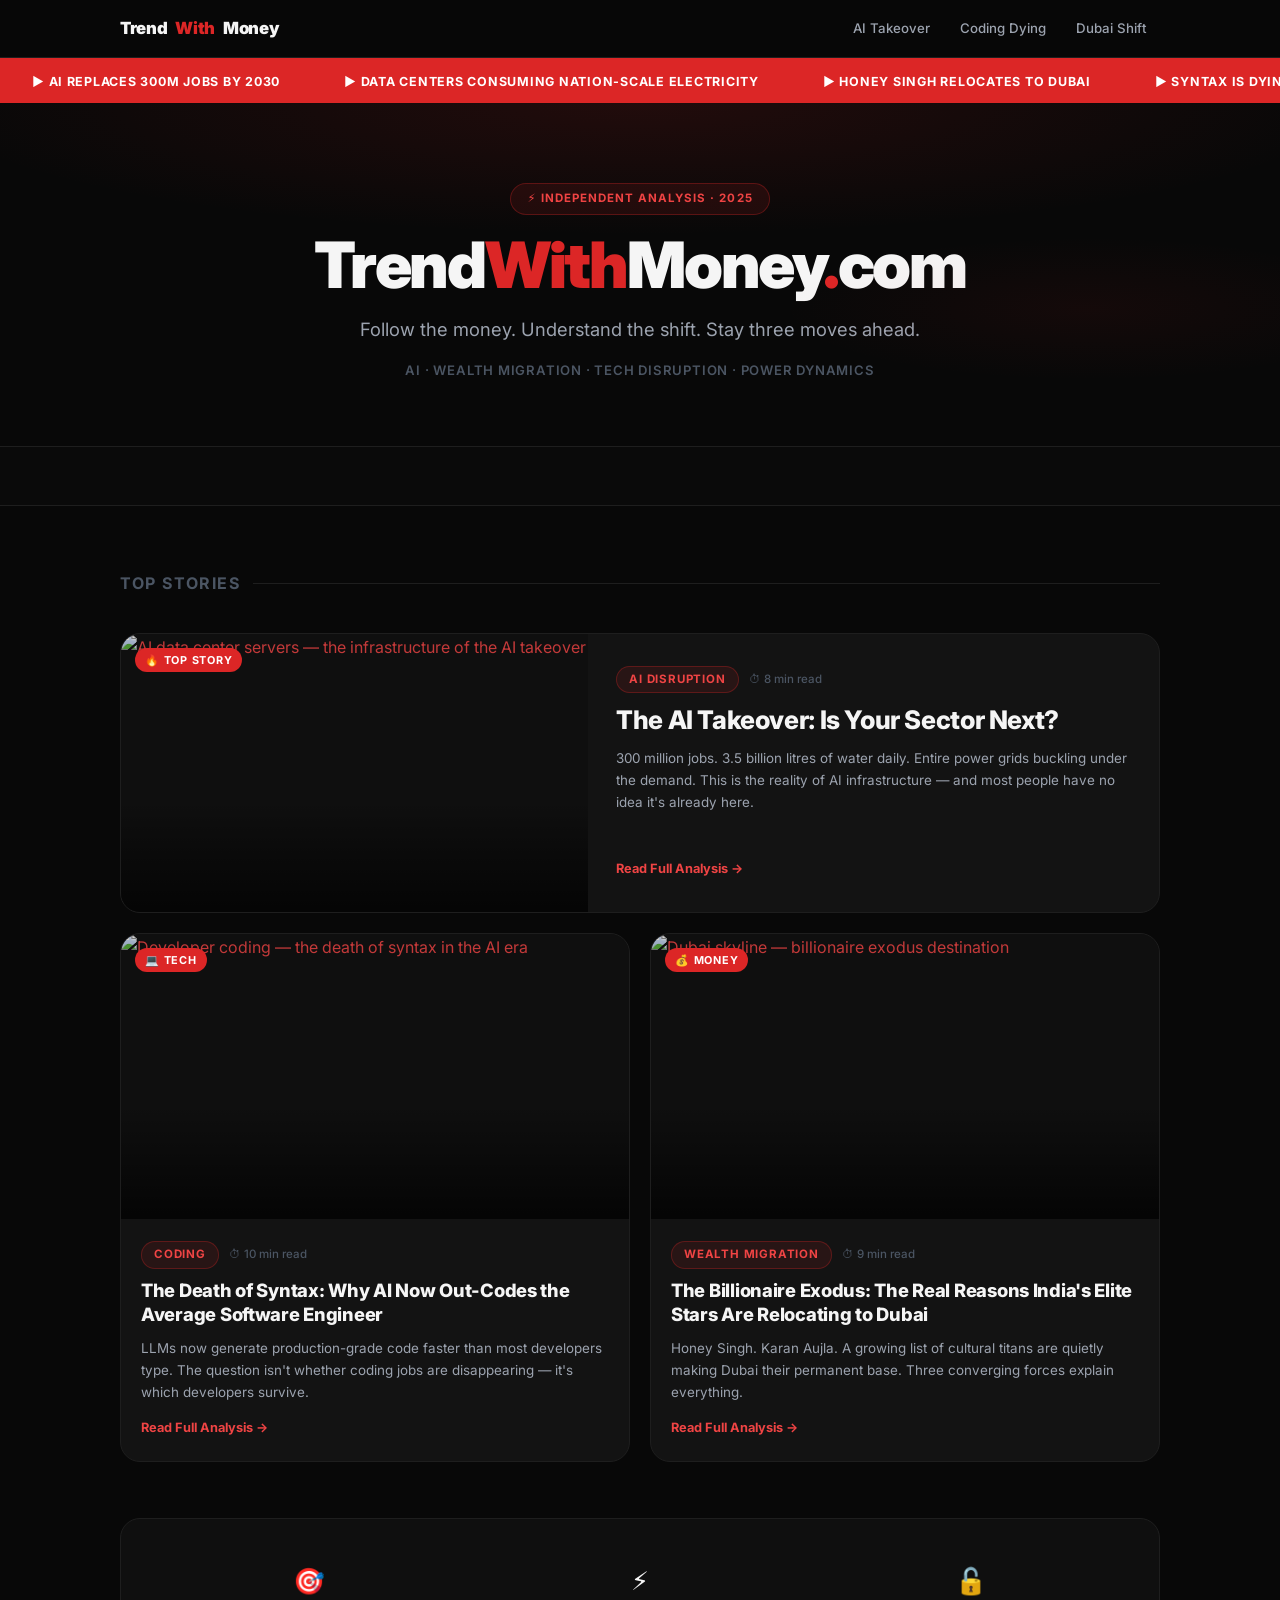
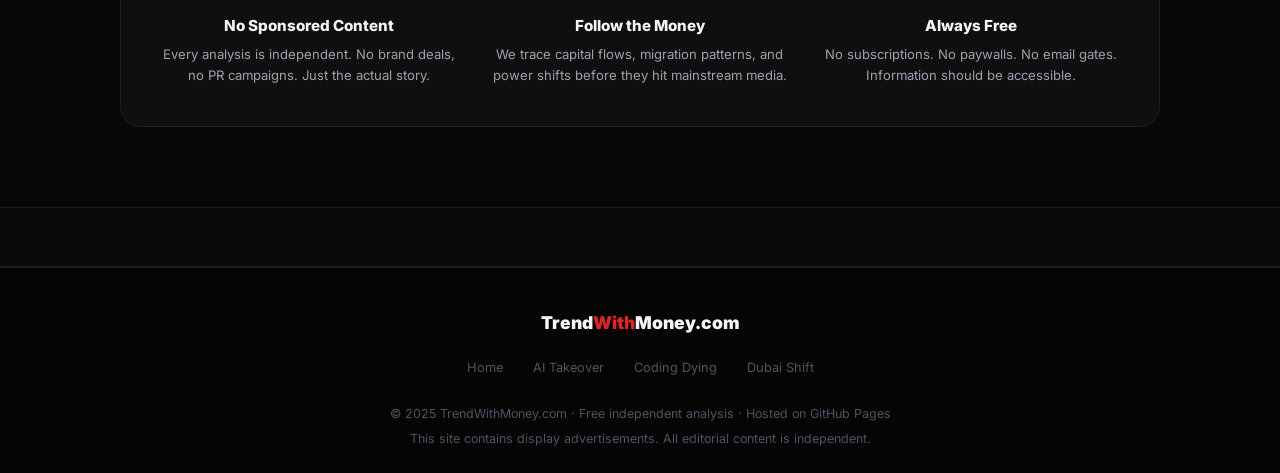
==== commit f09a3bb2: "Add files via upload" ====
--- a/index.html
+++ b/index.html
@@ -3,857 +3,437 @@
 <head>
   <meta charset="UTF-8" />
   <meta name="viewport" content="width=device-width, initial-scale=1.0" />
-
-  <title>The AI Takeover: Is Your Sector Next? | AI Fear & Data Center Survival Guide</title>
-  <meta name="description" content="The definitive guide to understanding AI's takeover of industries, the terrifying reality of data centers, and how to survive the coming disruption. Plain-English breakdowns of LLMs, neural networks, and more." />
-  <meta name="keywords" content="AI takeover, artificial intelligence jobs, data center energy, LLM explained, neural network, AI disruption, generative AI, AI survival guide, future of work AI" />
-  <meta name="author" content="AI Survival Guide" />
-  <meta name="robots" content="index, follow" />
+  <title>TrendWithMoney.com | Follow the Money. Stay Ahead.</title>
+  <meta name="description" content="TrendWithMoney.com — where money, AI disruption, and cultural shifts collide. Deep-dive analysis on the trends that are reshaping wealth, work, and the world." />
+  <meta name="keywords" content="AI takeover jobs, coding dying, Dubai billionaire exodus, data center energy, money trends, financial disruption 2025" />
+  <meta name="robots" content="index, follow, max-image-preview:large" />
   <link rel="canonical" href="https://atulsingh-qa.github.io/" />
-
+  <link rel="alternate" type="application/rss+xml" title="TrendWithMoney.com" href="https://atulsingh-qa.github.io/rss.xml" />
   <meta property="og:type" content="website" />
   <meta property="og:url" content="https://atulsingh-qa.github.io/" />
-  <meta property="og:title" content="The AI Takeover: Is Your Sector Next?" />
-  <meta property="og:description" content="Plain-English guide to AI disruption, data center nightmares, and how to not get left behind." />
-
-  <script type="application/ld+json">
-  {
-    "@context": "https://schema.org",
-    "@type": "WebSite",
-    "name": "AI Fear & Data Center Survival Guide",
-    "url": "https://atulsingh-qa.github.io/",
-    "description": "The definitive guide to understanding AI disruption, data center energy demands, and survival resources."
-  }
-  </script>
-
-  <!-- ADSTERRA — Social Bar (site-wide) -->
+  <meta property="og:title" content="TrendWithMoney.com | Follow the Money. Stay Ahead." />
+  <meta property="og:description" content="Deep-dive analysis on AI disruption, wealth migration, coding extinction, and data center dominance." />
+  <link rel="icon" href="data:image/svg+xml,<svg xmlns='http://www.w3.org/2000/svg' viewBox='0 0 100 100'><circle cx='50' cy='50' r='50' fill='%23080808'/><text y='.9em' x='50%' text-anchor='middle' font-size='52' font-family='system-ui' fill='%2322c55e'>⚡$</text></svg>" />
+  <!-- ADSTERRA — Social Bar -->
   <script src="https://pl31353831.profitableratecpmnetwork.com/20/49/93/204993d7eb7609ee6b11ba4e13306088.js"></script>
-
+  <link rel="stylesheet" href="twm.css" />
   <link rel="preconnect" href="https://fonts.googleapis.com" />
   <link rel="preconnect" href="https://fonts.gstatic.com" crossorigin />
   <link href="https://fonts.googleapis.com/css2?family=Inter:wght@400;500;600;700;800;900&family=JetBrains+Mono:wght@400;600&display=swap" rel="stylesheet" />
-
   <style>
-    /* ── RESET & BASE ──────────────────────────── */
-    *, *::before, *::after { box-sizing: border-box; margin: 0; padding: 0; }
-    html { scroll-behavior: smooth; }
-    body {
-      background-color: #080808;
-      color: #e8e8e8;
-      font-family: 'Inter', system-ui, sans-serif;
-      font-size: 16px;
+    /* ── HOMEPAGE-SPECIFIC ─────────────────────── */
+    .home-hero {
+      padding: 80px 0 64px;
+      text-align: center;
+      position: relative;
+      overflow: hidden;
+    }
+    .home-hero::before {
+      content: '';
+      position: absolute; inset: 0;
+      background:
+        radial-gradient(ellipse 80% 55% at 50% 0%, rgba(220,38,38,.12) 0%, transparent 70%),
+        radial-gradient(ellipse 40% 35% at 85% 60%, rgba(220,38,38,.06) 0%, transparent 60%);
+      pointer-events: none;
+    }
+    .home-hero .site-name {
+      font-size: clamp(2.4rem, 6vw, 4rem);
+      font-weight: 900;
+      letter-spacing: -.035em;
+      color: var(--white);
+      line-height: 1.05;
+      margin-bottom: 16px;
+    }
+    .home-hero .site-name .accent { color: var(--red); }
+    .home-hero .tagline {
+      font-size: clamp(1rem, 2.5vw, 1.15rem);
+      color: var(--grey);
+      max-width: 560px;
+      margin: 0 auto 14px;
       line-height: 1.7;
-      overflow-x: hidden;
-    }
-    a { color: #ff3333; text-decoration: none; transition: color 0.2s; }
-    a:hover { color: #ff6666; }
-    ::selection { background: rgba(255,51,51,0.25); color: #fff; }
-
-    /* ── TOKENS ────────────────────────────────── */
-    :root {
-      --red:        #ff3333;
-      --red-dim:    rgba(255,51,51,0.12);
-      --red-glow:   rgba(255,51,51,0.35);
-      --red-light:  #ff6666;
-      --white:      #f0f0f0;
-      --grey:       #9a9a9a;
-      --dark-grey:  #555;
-      --surface:    #0f0f0f;
-      --card:       #141414;
-      --border:     #222;
-      --border-red: rgba(255,51,51,0.25);
-      --max-w:      1100px;
-    }
-
-    /* ── LAYOUT ────────────────────────────────── */
-    .container {
-      width: 100%;
-      max-width: var(--max-w);
-      margin-inline: auto;
-      padding-inline: 24px;
-    }
-
-    /* ── SCROLLBAR ─────────────────────────────── */
-    ::-webkit-scrollbar { width: 6px; }
-    ::-webkit-scrollbar-track { background: #080808; }
-    ::-webkit-scrollbar-thumb { background: #333; border-radius: 3px; }
-    ::-webkit-scrollbar-thumb:hover { background: var(--red); }
-
-    /* ── NAVBAR ────────────────────────────────── */
-    .navbar {
-      position: sticky;
-      top: 0;
-      z-index: 100;
-      background: rgba(8,8,8,0.92);
-      backdrop-filter: blur(12px);
-      border-bottom: 1px solid var(--border);
-      padding: 0 24px;
-    }
-    .nav-inner {
-      max-width: var(--max-w);
-      margin: 0 auto;
-      height: 60px;
+    }
+    .home-hero .sub-tagline {
+      font-size: .82rem;
+      color: var(--muted);
+      letter-spacing: .06em;
+      text-transform: uppercase;
+      font-weight: 600;
+    }
+
+    /* ── TICKER ────────────────────────────────── */
+    .ticker-wrap {
+      background: var(--red);
+      overflow: hidden;
+      padding: 9px 0;
+      white-space: nowrap;
+    }
+    .ticker-track {
+      display: inline-flex;
+      animation: ticker 28s linear infinite;
+      gap: 0;
+    }
+    .ticker-track span {
+      font-size: .78rem;
+      font-weight: 700;
+      color: #fff;
+      letter-spacing: .06em;
+      text-transform: uppercase;
+      padding: 0 32px;
+    }
+    .ticker-track span::before { content: '▶ '; }
+    @keyframes ticker {
+      from { transform: translateX(0); }
+      to   { transform: translateX(-50%); }
+    }
+
+    /* ── GRID SECTION ──────────────────────────── */
+    .stories-section { padding: 64px 0 80px; }
+    .stories-label {
       display: flex;
       align-items: center;
-      justify-content: space-between;
-    }
-    .nav-logo {
+      gap: 12px;
+      margin-bottom: 36px;
+    }
+    .stories-label h2 {
       font-size: 1rem;
-      font-weight: 800;
-      letter-spacing: -0.02em;
-      color: var(--white);
-    }
-    .nav-logo span { color: var(--red); }
-    .nav-links {
-      display: flex;
-      gap: 8px;
-    }
-    .nav-links a {
-      color: var(--grey);
-      font-size: 0.85rem;
-      font-weight: 500;
-      padding: 6px 14px;
-      border-radius: 999px;
-      transition: background 0.2s, color 0.2s;
-    }
-    .nav-links a:hover {
-      color: var(--white);
-      background: #1a1a1a;
-    }
-    .hamburger {
-      display: none;
-      background: none;
-      border: 1px solid var(--border);
-      color: var(--white);
-      padding: 6px 12px;
-      border-radius: 6px;
-      cursor: pointer;
-      font-size: 1.1rem;
-    }
-    .mobile-menu {
-      display: none;
-      flex-direction: column;
-      padding: 10px 0 14px;
-      border-top: 1px solid var(--border);
-    }
-    .mobile-menu.open { display: flex; }
-    .mobile-menu a {
-      color: var(--grey);
-      padding: 10px 24px;
-      font-size: 0.95rem;
-      font-weight: 500;
-    }
-    .mobile-menu a:hover { color: var(--white); background: #111; }
-
-    /* ── AD CONTAINERS ─────────────────────────── */
-    .ad-wrap {
-      width: 100%;
-      display: flex;
-      justify-content: center;
-      padding: 20px 0;
-      background: #0a0a0a;
-      border-top: 1px solid var(--border);
-      border-bottom: 1px solid var(--border);
-    }
-
-    /* ── HERO ──────────────────────────────────── */
-    .hero {
-      position: relative;
-      padding: 90px 0 80px;
-      text-align: center;
-      overflow: hidden;
-    }
-    .hero::before {
+      font-weight: 700;
+      color: var(--muted);
+      text-transform: uppercase;
+      letter-spacing: .1em;
+    }
+    .stories-label::after {
       content: '';
-      position: absolute;
-      inset: 0;
-      background:
-        radial-gradient(ellipse 80% 60% at 50% 0%, rgba(255,51,51,0.14) 0%, transparent 70%),
-        radial-gradient(ellipse 40% 40% at 80% 60%, rgba(255,51,51,0.06) 0%, transparent 60%);
-      pointer-events: none;
-    }
-    .hero-eyebrow {
-      display: inline-flex;
-      align-items: center;
-      gap: 8px;
-      background: var(--red-dim);
-      border: 1px solid var(--border-red);
-      color: var(--red-light);
-      font-size: 0.78rem;
-      font-weight: 700;
-      padding: 6px 18px;
-      border-radius: 999px;
-      letter-spacing: 0.08em;
-      text-transform: uppercase;
-      margin-bottom: 28px;
-    }
-    .hero-title {
-      font-size: clamp(2.4rem, 6vw, 4.2rem);
-      font-weight: 900;
-      line-height: 1.08;
-      letter-spacing: -0.03em;
-      color: var(--white);
-      margin-bottom: 24px;
-    }
-    .hero-title .red { color: var(--red); }
-    .hero-title .underline-red {
-      text-decoration: underline;
-      text-decoration-color: var(--red);
-      text-underline-offset: 6px;
-    }
-    .hero-subtitle {
-      max-width: 660px;
-      margin: 0 auto 40px;
-      font-size: clamp(1rem, 2.5vw, 1.15rem);
-      color: var(--grey);
-      line-height: 1.75;
-    }
-    .hero-stats {
-      display: inline-flex;
-      align-items: center;
-      gap: 32px;
+      flex: 1;
+      height: 1px;
+      background: var(--border);
+    }
+
+    /* ── NEWS GRID ─────────────────────────────── */
+    .news-grid {
+      display: grid;
+      grid-template-columns: 1fr 1fr;
+      grid-template-rows: auto auto;
+      gap: 20px;
+    }
+    .news-card {
       background: var(--card);
       border: 1px solid var(--border);
-      border-radius: 16px;
-      padding: 18px 36px;
-      flex-wrap: wrap;
+      border-radius: var(--r-xl);
+      overflow: hidden;
+      display: flex;
+      flex-direction: column;
+      text-decoration: none;
+      transition: border-color .2s, transform .2s, box-shadow .2s;
+      position: relative;
+    }
+    .news-card:hover {
+      border-color: rgba(220,38,38,.4);
+      transform: translateY(-4px);
+      box-shadow: 0 12px 40px rgba(0,0,0,.5);
+      color: inherit;
+    }
+    /* Featured card spans full width */
+    .news-card.featured {
+      grid-column: 1 / -1;
+      flex-direction: row;
+      min-height: 280px;
+    }
+    .news-card.featured .card-img-wrap {
+      width: 45%;
+      flex-shrink: 0;
+    }
+    .news-card.featured .card-body {
+      padding: 32px 28px;
       justify-content: center;
     }
-    .stat { text-align: center; }
-    .stat-num {
-      display: block;
-      font-size: 1.6rem;
-      font-weight: 900;
-      color: var(--red);
-      letter-spacing: -0.02em;
-    }
-    .stat-label {
-      font-size: 0.72rem;
-      color: var(--dark-grey);
+    .news-card.featured .card-title {
+      font-size: clamp(1.2rem, 2.5vw, 1.6rem);
+    }
+
+    .card-img-wrap {
+      position: relative;
+      aspect-ratio: 16/9;
+      overflow: hidden;
+      background: #0f0f0f;
+    }
+    .news-card.featured .card-img-wrap {
+      aspect-ratio: unset;
+      height: 100%;
+    }
+    .card-img-wrap img {
+      width: 100%; height: 100%;
+      object-fit: cover;
+      opacity: .8;
+      transition: opacity .3s, transform .4s;
+    }
+    .news-card:hover .card-img-wrap img {
+      opacity: .9;
+      transform: scale(1.03);
+    }
+    .card-img-overlay {
+      position: absolute;
+      bottom: 0; left: 0; right: 0;
+      height: 40%;
+      background: linear-gradient(transparent, rgba(0,0,0,.7));
+    }
+    .card-cat-pill {
+      position: absolute;
+      top: 14px; left: 14px;
+      font-size: .68rem;
+      font-weight: 700;
       text-transform: uppercase;
-      letter-spacing: 0.07em;
-      font-weight: 600;
-    }
-    .stat-div { width: 1px; height: 40px; background: var(--border); }
-
-    /* ── SECTION SHARED ────────────────────────── */
-    .section { padding: 80px 0; }
-    .section-alt { background: var(--surface); }
-    .section-label {
-      display: inline-flex;
-      align-items: center;
-      gap: 8px;
-      color: var(--red);
-      font-size: 0.75rem;
-      font-weight: 700;
-      letter-spacing: 0.1em;
-      text-transform: uppercase;
-      margin-bottom: 14px;
-    }
-    .section-title {
-      font-size: clamp(1.8rem, 4vw, 2.6rem);
-      font-weight: 900;
-      color: var(--white);
-      letter-spacing: -0.025em;
-      line-height: 1.15;
-      margin-bottom: 16px;
-    }
-    .section-intro {
-      font-size: 1.05rem;
-      color: var(--grey);
-      max-width: 680px;
-      line-height: 1.75;
-      margin-bottom: 52px;
-    }
-
-    /* ── JARGON CARDS ──────────────────────────── */
-    .jargon-grid {
-      display: grid;
-      grid-template-columns: repeat(auto-fill, minmax(300px, 1fr));
-      gap: 20px;
-    }
-    .jargon-card {
-      background: var(--card);
-      border: 1px solid var(--border);
-      border-left: 3px solid var(--red);
-      border-radius: 12px;
-      padding: 28px 24px;
-      transition: border-color 0.2s, transform 0.2s;
-    }
-    .jargon-card:hover {
-      border-color: var(--red);
-      transform: translateY(-3px);
-    }
-    .jargon-term {
-      font-family: 'JetBrains Mono', monospace;
-      font-size: 0.82rem;
-      color: var(--red);
-      letter-spacing: 0.06em;
-      text-transform: uppercase;
-      font-weight: 600;
-      margin-bottom: 10px;
-    }
-    .jargon-card h3 {
-      font-size: 1.1rem;
-      font-weight: 800;
-      color: var(--white);
-      margin-bottom: 10px;
-    }
-    .jargon-card p {
-      font-size: 0.9rem;
-      color: var(--grey);
-      line-height: 1.7;
-    }
-    .jargon-card .plain-english {
-      margin-top: 14px;
-      padding: 10px 14px;
-      background: rgba(255,51,51,0.07);
-      border-radius: 8px;
-      font-size: 0.85rem;
-      color: #ccc;
-      border-left: 2px solid var(--red);
-    }
-    .plain-english strong { color: var(--red-light); }
-
-    /* ── GRID MONSTERS ─────────────────────────── */
-    .monster-grid {
-      display: grid;
-      grid-template-columns: repeat(auto-fill, minmax(280px, 1fr));
-      gap: 20px;
-      margin-bottom: 48px;
-    }
-    .monster-card {
-      background: var(--card);
-      border: 1px solid var(--border);
-      border-radius: 12px;
-      padding: 28px 24px;
-      position: relative;
-      overflow: hidden;
-      transition: transform 0.2s, border-color 0.2s;
-    }
-    .monster-card::before {
-      content: '';
-      position: absolute;
-      top: 0; left: 0; right: 0;
-      height: 2px;
-      background: linear-gradient(90deg, var(--red), transparent);
-    }
-    .monster-card:hover {
-      transform: translateY(-4px);
-      border-color: rgba(255,51,51,0.3);
-    }
-    .monster-icon {
-      font-size: 2.2rem;
-      margin-bottom: 14px;
-      line-height: 1;
-    }
-    .monster-card h3 {
-      font-size: 1.05rem;
-      font-weight: 800;
-      color: var(--white);
-      margin-bottom: 10px;
-    }
-    .monster-card p {
-      font-size: 0.88rem;
-      color: var(--grey);
-      line-height: 1.7;
-    }
-    .monster-stat {
-      display: inline-block;
-      margin-top: 14px;
-      font-size: 1.5rem;
-      font-weight: 900;
-      color: var(--red);
-      letter-spacing: -0.02em;
-    }
-    .monster-stat-label {
-      display: block;
-      font-size: 0.72rem;
-      color: var(--dark-grey);
-      text-transform: uppercase;
-      letter-spacing: 0.06em;
-      margin-top: 2px;
-    }
-
-    /* ── FACT BANNER ───────────────────────────── */
-    .fact-banner {
-      background: #100000;
-      border: 1px solid rgba(255,51,51,0.3);
-      border-radius: 14px;
-      padding: 32px 36px;
-      text-align: center;
-    }
-    .fact-banner p {
-      font-size: clamp(1rem, 2.5vw, 1.2rem);
-      color: #ccc;
-      line-height: 1.7;
-    }
-    .fact-banner strong { color: var(--red); font-weight: 800; }
-
-    /* ── SURVIVAL LINKS ────────────────────────── */
-    .survival-grid {
-      display: grid;
-      grid-template-columns: repeat(auto-fill, minmax(300px, 1fr));
-      gap: 18px;
-    }
-    .survival-card {
-      background: var(--card);
-      border: 1px solid var(--border);
-      border-radius: 12px;
+      letter-spacing: .07em;
+      color: #fff;
+      background: var(--red);
+      padding: 3px 10px;
+      border-radius: var(--r-pill);
+    }
+
+    .card-body {
       padding: 22px 20px;
       display: flex;
       flex-direction: column;
-      gap: 8px;
-      transition: border-color 0.2s, transform 0.2s;
-      text-decoration: none;
-    }
-    .survival-card:hover {
-      border-color: rgba(255,51,51,0.4);
-      transform: translateY(-3px);
-      color: inherit;
-    }
-    .survival-card-top {
+      gap: 10px;
+      flex: 1;
+    }
+    .card-meta {
       display: flex;
       align-items: center;
-      justify-content: space-between;
-    }
-    .survival-tag {
-      font-size: 0.7rem;
+      gap: 10px;
+    }
+    .card-read {
+      font-size: .72rem;
+      color: var(--muted);
+      font-weight: 500;
+    }
+    .card-title {
+      font-size: clamp(1rem, 2vw, 1.15rem);
+      font-weight: 800;
+      color: var(--white);
+      line-height: 1.3;
+      letter-spacing: -.015em;
+    }
+    .card-excerpt {
+      font-size: .84rem;
+      color: var(--grey);
+      line-height: 1.65;
+      flex: 1;
+    }
+    .card-cta {
+      display: inline-flex;
+      align-items: center;
+      gap: 5px;
+      font-size: .8rem;
       font-weight: 700;
-      text-transform: uppercase;
-      letter-spacing: 0.07em;
-      color: var(--red);
-      background: var(--red-dim);
-      border: 1px solid var(--border-red);
-      padding: 3px 10px;
-      border-radius: 999px;
-    }
-    .survival-card h3 {
-      font-size: 0.97rem;
-      font-weight: 700;
+      color: var(--red-light);
+      margin-top: 4px;
+      transition: gap .2s;
+    }
+    .news-card:hover .card-cta { gap: 9px; }
+
+    /* ── WHY BOX ───────────────────────────────── */
+    .why-box {
+      background: var(--surface);
+      border: 1px solid var(--border);
+      border-radius: var(--r-xl);
+      padding: 40px 36px;
+      margin-top: 56px;
+      display: grid;
+      grid-template-columns: 1fr 1fr 1fr;
+      gap: 28px;
+      text-align: center;
+    }
+    .why-item h3 {
+      font-size: .95rem;
+      font-weight: 800;
       color: var(--white);
-      line-height: 1.4;
-    }
-    .survival-card p {
-      font-size: 0.84rem;
-      color: var(--grey);
-      line-height: 1.6;
-    }
-    .survival-link-label {
-      font-size: 0.8rem;
-      font-weight: 600;
-      color: var(--red);
-      margin-top: 4px;
-    }
-
-    /* ── WARNING BOX ───────────────────────────── */
-    .warning-box {
-      background: #0d0000;
-      border: 1px solid rgba(255,51,51,0.4);
-      border-radius: 12px;
-      padding: 28px 32px;
-      margin-top: 48px;
-      display: flex;
-      gap: 18px;
-      align-items: flex-start;
-    }
-    .warning-icon { font-size: 1.8rem; flex-shrink: 0; margin-top: 2px; }
-    .warning-box h3 {
-      font-size: 1rem;
-      font-weight: 800;
-      color: var(--red);
-      margin-bottom: 8px;
-    }
-    .warning-box p {
-      font-size: 0.88rem;
-      color: var(--grey);
-      line-height: 1.7;
-    }
-
-    /* ── FOOTER ────────────────────────────────── */
-    .footer {
-      background: #050505;
-      border-top: 1px solid var(--border);
-      padding: 40px 0 24px;
-      text-align: center;
-    }
-    .footer-logo {
-      font-size: 1.1rem;
-      font-weight: 900;
-      color: var(--white);
-      margin-bottom: 12px;
-    }
-    .footer-logo span { color: var(--red); }
-    .footer p {
-      font-size: 0.82rem;
-      color: var(--dark-grey);
       margin-bottom: 6px;
     }
-    .footer-links {
-      display: flex;
-      justify-content: center;
-      gap: 20px;
-      margin: 16px 0;
-      flex-wrap: wrap;
-    }
-    .footer-links a {
-      font-size: 0.82rem;
-      color: var(--dark-grey);
-      transition: color 0.2s;
-    }
-    .footer-links a:hover { color: var(--red); }
-
-    /* ── RESPONSIVE ────────────────────────────── */
+    .why-item p { font-size: .82rem; color: var(--grey); line-height: 1.6; }
+    .why-icon { font-size: 1.6rem; margin-bottom: 10px; }
+
     @media (max-width: 768px) {
-      .nav-links { display: none; }
-      .hamburger { display: block; }
-      .hero { padding: 64px 0 56px; }
-      .hero-stats { gap: 20px; padding: 16px 24px; }
-      .stat-div { display: none; }
-      .section { padding: 56px 0; }
-      .jargon-grid, .monster-grid, .survival-grid { grid-template-columns: 1fr; }
-      .warning-box { flex-direction: column; gap: 12px; }
-      .fact-banner { padding: 24px 20px; }
-    }
-
-    @media (prefers-reduced-motion: reduce) {
-      *, *::before, *::after { transition-duration: 0.01ms !important; }
+      .news-card.featured { flex-direction: column; }
+      .news-card.featured .card-img-wrap { width: 100%; aspect-ratio: 16/9; height: auto; }
+      .news-card.featured .card-body { padding: 22px 20px; }
+      .news-grid { grid-template-columns: 1fr; }
+      .why-box { grid-template-columns: 1fr; padding: 28px 20px; gap: 20px; }
     }
   </style>
 </head>
-
 <body>
 
-  <!-- NAVBAR -->
   <header class="navbar">
-    <div class="nav-inner">
-      <div class="nav-logo">AI<span>SURVIVAL</span>.guide</div>
+    <div class="container nav-inner">
+      <a href="/" class="nav-logo">Trend<span class="accent">With</span>Money</a>
       <nav class="nav-links">
-        <a href="#jargon">Decode the Jargon</a>
-        <a href="#grid-monsters">Grid Monsters</a>
-        <a href="#survival">Survival Links</a>
+        <a href="ai-takeover.html">AI Takeover</a>
+        <a href="coding-dying.html">Coding Dying</a>
+        <a href="dubai-shift.html">Dubai Shift</a>
       </nav>
-      <button class="hamburger" onclick="toggleMenu()" aria-label="Open menu">☰</button>
+      <button class="hamburger" onclick="toggleMenu()" aria-label="Menu">☰</button>
     </div>
     <div class="mobile-menu" id="mobileMenu">
-      <a href="#jargon" onclick="toggleMenu()">Decode the Jargon</a>
-      <a href="#grid-monsters" onclick="toggleMenu()">Grid Monsters</a>
-      <a href="#survival" onclick="toggleMenu()">Survival Links</a>
+      <a href="ai-takeover.html" onclick="toggleMenu()">AI Takeover</a>
+      <a href="coding-dying.html" onclick="toggleMenu()">Coding Dying</a>
+      <a href="dubai-shift.html" onclick="toggleMenu()">Dubai Shift</a>
     </div>
   </header>
 
+  <!-- TICKER -->
+  <div class="ticker-wrap" aria-hidden="true">
+    <div class="ticker-track">
+      <span>AI replaces 300M jobs by 2030</span>
+      <span>Data centers consuming nation-scale electricity</span>
+      <span>Honey Singh relocates to Dubai</span>
+      <span>Syntax is dying — architects win</span>
+      <span>India's elite move to zero-tax jurisdictions</span>
+      <span>GPT-4 out-codes 80% of developers</span>
+      <span>Water crisis: 700K litres per AI model</span>
+      <span>AI replaces 300M jobs by 2030</span>
+      <span>Data centers consuming nation-scale electricity</span>
+      <span>Honey Singh relocates to Dubai</span>
+      <span>Syntax is dying — architects win</span>
+      <span>India's elite move to zero-tax jurisdictions</span>
+      <span>GPT-4 out-codes 80% of developers</span>
+      <span>Water crisis: 700K litres per AI model</span>
+    </div>
+  </div>
+
   <main>
 
-    <!-- ══════════════════════════════════════════
-         HERO
-    ══════════════════════════════════════════ -->
-    <section class="hero">
+    <!-- HERO -->
+    <section class="home-hero">
       <div class="container">
-        <div class="hero-eyebrow">⚠ Global Alert — 2025</div>
-        <h1 class="hero-title">
-          The <span class="red">AI Takeover</span>:<br/>
-          Is Your Sector <span class="underline-red">Next?</span>
-        </h1>
-        <p class="hero-subtitle">
-          Millions of jobs. Billions of gallons of water. Entire power grids on the edge.
-          This is what's actually happening — and what you need to understand before it's too late.
-        </p>
-        <div class="hero-stats">
-          <div class="stat">
-            <span class="stat-num">300M</span>
-            <span class="stat-label">Jobs at Risk</span>
+        <div class="eyebrow">⚡ Independent Analysis · 2025</div>
+        <h1 class="site-name">Trend<span class="accent">With</span>Money<span class="accent">.</span>com</h1>
+        <p class="tagline">Follow the money. Understand the shift. Stay three moves ahead.</p>
+        <p class="sub-tagline">AI · Wealth Migration · Tech Disruption · Power Dynamics</p>
+      </div>
+    </section>
+
+    <!-- AD SLOT 1 -->
+    <div class="ad-wrap" aria-label="Advertisement">
+      <script src="https://pl31353831.profitableratecpmnetwork.com/20/49/93/204993d7eb7609ee6b11ba4e13306088.js"></script>
+    </div>
+
+    <!-- STORIES GRID -->
+    <section class="stories-section">
+      <div class="container">
+        <div class="stories-label">
+          <h2>Top Stories</h2>
+        </div>
+
+        <div class="news-grid">
+
+          <!-- FEATURED — AI Takeover -->
+          <a href="ai-takeover.html" class="news-card featured">
+            <div class="card-img-wrap">
+              <img
+                src="https://images.unsplash.com/photo-1677442135703-1787eea5ce01?w=900&q=80&auto=format&fit=crop"
+                alt="AI data center servers — the infrastructure of the AI takeover"
+                width="900" height="506" loading="eager" fetchpriority="high"
+              />
+              <div class="card-img-overlay"></div>
+              <span class="card-cat-pill">🔥 Top Story</span>
+            </div>
+            <div class="card-body">
+              <div class="card-meta">
+                <span class="post-cat">AI Disruption</span>
+                <span class="card-read">⏱ 8 min read</span>
+              </div>
+              <h2 class="card-title">The AI Takeover: Is Your Sector Next?</h2>
+              <p class="card-excerpt">300 million jobs. 3.5 billion litres of water daily. Entire power grids buckling under the demand. This is the reality of AI infrastructure — and most people have no idea it's already here.</p>
+              <span class="card-cta">Read Full Analysis →</span>
+            </div>
+          </a>
+
+          <!-- CARD 2 — Coding Dying -->
+          <a href="coding-dying.html" class="news-card">
+            <div class="card-img-wrap">
+              <img
+                src="https://images.unsplash.com/photo-1555066931-4365d14bab8c?w=700&q=80&auto=format&fit=crop"
+                alt="Developer coding — the death of syntax in the AI era"
+                width="700" height="394" loading="lazy"
+              />
+              <div class="card-img-overlay"></div>
+              <span class="card-cat-pill">💻 Tech</span>
+            </div>
+            <div class="card-body">
+              <div class="card-meta">
+                <span class="post-cat">Coding</span>
+                <span class="card-read">⏱ 10 min read</span>
+              </div>
+              <h2 class="card-title">The Death of Syntax: Why AI Now Out-Codes the Average Software Engineer</h2>
+              <p class="card-excerpt">LLMs now generate production-grade code faster than most developers type. The question isn't whether coding jobs are disappearing — it's which developers survive.</p>
+              <span class="card-cta">Read Full Analysis →</span>
+            </div>
+          </a>
+
+          <!-- CARD 3 — Dubai Shift -->
+          <a href="dubai-shift.html" class="news-card">
+            <div class="card-img-wrap">
+              <img
+                src="https://images.unsplash.com/photo-1512453979798-5ea266f8880c?w=700&q=80&auto=format&fit=crop"
+                alt="Dubai skyline — billionaire exodus destination"
+                width="700" height="394" loading="lazy"
+              />
+              <div class="card-img-overlay"></div>
+              <span class="card-cat-pill">💰 Money</span>
+            </div>
+            <div class="card-body">
+              <div class="card-meta">
+                <span class="post-cat">Wealth Migration</span>
+                <span class="card-read">⏱ 9 min read</span>
+              </div>
+              <h2 class="card-title">The Billionaire Exodus: The Real Reasons India's Elite Stars Are Relocating to Dubai</h2>
+              <p class="card-excerpt">Honey Singh. Karan Aujla. A growing list of cultural titans are quietly making Dubai their permanent base. Three converging forces explain everything.</p>
+              <span class="card-cta">Read Full Analysis →</span>
+            </div>
+          </a>
+
+        </div><!-- /news-grid -->
+
+        <!-- WHY BOX -->
+        <div class="why-box">
+          <div class="why-item">
+            <div class="why-icon">🎯</div>
+            <h3>No Sponsored Content</h3>
+            <p>Every analysis is independent. No brand deals, no PR campaigns. Just the actual story.</p>
           </div>
-          <div class="stat-div"></div>
-          <div class="stat">
-            <span class="stat-num">3.5B</span>
-            <span class="stat-label">Litres/Day Water</span>
+          <div class="why-item">
+            <div class="why-icon">⚡</div>
+            <h3>Follow the Money</h3>
+            <p>We trace capital flows, migration patterns, and power shifts before they hit mainstream media.</p>
           </div>
-          <div class="stat-div"></div>
-          <div class="stat">
-            <span class="stat-num">2%</span>
-            <span class="stat-label">Global Electricity</span>
-          </div>
-          <div class="stat-div"></div>
-          <div class="stat">
-            <span class="stat-num">$1T</span>
-            <span class="stat-label">Infra Investment</span>
+          <div class="why-item">
+            <div class="why-icon">🔓</div>
+            <h3>Always Free</h3>
+            <p>No subscriptions. No paywalls. No email gates. Information should be accessible.</p>
           </div>
         </div>
+
       </div>
     </section>
 
-    <!-- AD SLOT 1 — Below Hero -->
+    <!-- AD SLOT 2 -->
     <div class="ad-wrap" aria-label="Advertisement">
       <script src="https://pl31353831.profitableratecpmnetwork.com/20/49/93/204993d7eb7609ee6b11ba4e13306088.js"></script>
     </div>
 
-    <!-- ══════════════════════════════════════════
-         SECTION 1 — DECODING THE JARGON
-    ══════════════════════════════════════════ -->
-    <section class="section" id="jargon">
-      <div class="container">
-        <div class="section-label">📡 Section 1</div>
-        <h2 class="section-title">Decoding the Jargon</h2>
-        <p class="section-intro">The AI industry buries the truth in technical language. Here's what they actually mean — in plain English, no CS degree required.</p>
-
-        <div class="jargon-grid">
-
-          <div class="jargon-card">
-            <div class="jargon-term">Term 01 — LLM</div>
-            <h3>Large Language Model</h3>
-            <p>A software system trained on hundreds of billions of words from the internet. It learns statistical patterns — which word likely follows another — at an almost incomprehensible scale.</p>
-            <div class="plain-english"><strong>Plain English:</strong> A very sophisticated autocomplete. It doesn't "think." It predicts. But its predictions are so good, they're replacing entire job categories.</div>
-          </div>
-
-          <div class="jargon-card">
-            <div class="jargon-term">Term 02 — Neural Network</div>
-            <h3>Neural Network</h3>
-            <p>A layered mathematical architecture loosely inspired by how neurons connect in a brain. Data flows through millions of "nodes" that each apply a small mathematical transformation.</p>
-            <div class="plain-english"><strong>Plain English:</strong> Imagine a massive factory assembly line where each worker does one tiny operation on a number. The final output is a decision — "this is a cat," or "generate this sentence."</div>
-          </div>
-
-          <div class="jargon-card">
-            <div class="jargon-term">Term 03 — Generative AI</div>
-            <h3>Generative AI</h3>
-            <p>AI systems capable of creating new content — text, images, audio, video, code — rather than just classifying or analyzing existing content. GPT-4, Gemini, Midjourney, and Sora are examples.</p>
-            <div class="plain-english"><strong>Plain English:</strong> AI that produces things. A copywriter, graphic designer, video editor, and programmer rolled into one — available 24/7 for a few dollars a month.</div>
-          </div>
-
-          <div class="jargon-card">
-            <div class="jargon-term">Term 04 — Parameters</div>
-            <h3>Parameters (Weights)</h3>
-            <p>The billions of numerical values inside a model that are adjusted during training. GPT-4 is estimated to have over 1 trillion parameters. Each one is a tiny dial controlling how the model processes information.</p>
-            <div class="plain-english"><strong>Plain English:</strong> Think of parameters as the model's "brain cells." More parameters = more nuanced understanding = more jobs it can do. GPT-3 had 175 billion. Models today have trillions.</div>
-          </div>
-
-          <div class="jargon-card">
-            <div class="jargon-term">Term 05 — Inference</div>
-            <h3>Inference</h3>
-            <p>The process of running a trained AI model to generate an output. When you type a prompt into ChatGPT and get a response, that's inference. Training happens once; inference happens billions of times per day.</p>
-            <div class="plain-english"><strong>Plain English:</strong> Inference is the "use" phase. It's also where the electricity and water cost explodes — every single query burns real energy in a real building somewhere.</div>
-          </div>
-
-          <div class="jargon-card">
-            <div class="jargon-term">Term 06 — GPU Cluster</div>
-            <h3>GPU Cluster</h3>
-            <p>Thousands of Graphics Processing Units networked together to run AI workloads in parallel. NVIDIA's H100 — the dominant AI chip — costs $30,000 per unit. A single training run uses tens of thousands of them.</p>
-            <div class="plain-english"><strong>Plain English:</strong> The engine of the AI revolution. Controlled almost entirely by one company (NVIDIA). Without GPU clusters, none of this exists — and they consume as much power as small cities.</div>
-          </div>
-
-        </div>
-      </div>
-    </section>
-
-    <!-- AD SLOT 2 — Mid Page -->
-    <div class="ad-wrap" aria-label="Advertisement">
-      <script src="https://pl31353831.profitableratecpmnetwork.com/20/49/93/204993d7eb7609ee6b11ba4e13306088.js"></script>
-    </div>
-
-    <!-- ══════════════════════════════════════════
-         SECTION 2 — THE GRID MONSTERS
-    ══════════════════════════════════════════ -->
-    <section class="section section-alt" id="grid-monsters">
-      <div class="container">
-        <div class="section-label">⚡ Section 2</div>
-        <h2 class="section-title">The Grid Monsters</h2>
-        <p class="section-intro">Data centers are the physical body of AI. What they consume — electricity, water, land — is staggering. And it's accelerating faster than any government or grid can handle.</p>
-
-        <div class="monster-grid">
-
-          <div class="monster-card">
-            <div class="monster-icon">⚡</div>
-            <h3>Electricity: A Nation-Scale Appetite</h3>
-            <p>Data centers already consume roughly 2% of global electricity. By 2030, that figure is projected to hit 8–10%. A single hyperscale AI data center draws 100–500 megawatts — the same as a mid-sized city.</p>
-            <span class="monster-stat">500 MW</span>
-            <span class="monster-stat-label">Power per hyperscale facility</span>
-          </div>
-
-          <div class="monster-card">
-            <div class="monster-icon">💧</div>
-            <h3>Water: The Hidden Cost Nobody Talks About</h3>
-            <p>AI data centers use evaporative cooling — water evaporates to keep GPU clusters from melting. Microsoft's data centers consumed 1.7 billion gallons of water in 2022 alone. Training GPT-4 is estimated to have used 700,000 litres.</p>
-            <span class="monster-stat">700K L</span>
-            <span class="monster-stat-label">Water to train one large AI model</span>
-          </div>
-
-          <div class="monster-card">
-            <div class="monster-icon">🌍</div>
-            <h3>Land: The Data Center Land Grab</h3>
-            <p>A single modern data center campus requires 100–500 acres. Tech giants are buying agricultural land, draining local water tables, and building in regions already under drought stress — Virginia, Arizona, Ireland, Singapore.</p>
-            <span class="monster-stat">500 acres</span>
-            <span class="monster-stat-label">Typical hyperscale campus footprint</span>
-          </div>
-
-          <div class="monster-card">
-            <div class="monster-icon">🔥</div>
-            <h3>Heat: The Waste Nobody Sees</h3>
-            <p>For every watt of computing power, roughly another watt is wasted as heat. Some facilities are experimenting with heating city buildings with this waste heat — but most of it simply bleeds into the atmosphere.</p>
-            <span class="monster-stat">50%</span>
-            <span class="monster-stat-label">Energy lost as waste heat</span>
-          </div>
-
-          <div class="monster-card">
-            <div class="monster-icon">🏗</div>
-            <h3>Construction: The $1 Trillion Build-Out</h3>
-            <p>Microsoft, Google, Amazon, and Meta have collectively pledged over $1 trillion in data center infrastructure spending through 2030. New facilities are being built faster than electrical grids can be upgraded to supply them.</p>
-            <span class="monster-stat">$1T+</span>
-            <span class="monster-stat-label">Committed infrastructure spend by 2030</span>
-          </div>
-
-          <div class="monster-card">
-            <div class="monster-icon">🌑</div>
-            <h3>Carbon: The Green Lie</h3>
-            <p>Every major tech company claims carbon neutrality through "offsets" — essentially paying others to plant trees. Meanwhile, their actual electricity consumption from fossil-fuel grids grows exponentially. The math doesn't work.</p>
-            <span class="monster-stat">62%</span>
-            <span class="monster-stat-label">Global data center power still fossil-fuel sourced</span>
-          </div>
-
-        </div>
-
-        <div class="fact-banner">
-          <p>
-            By 2027, AI data centers are projected to consume more electricity than <strong>the entire country of Japan</strong>. 
-            This isn't a prediction. It's a trajectory based on current build rates.
-            <strong>The grid was not built for this.</strong>
-          </p>
-        </div>
-
-      </div>
-    </section>
-
-    <!-- AD SLOT 3 — Above Footer -->
-    <div class="ad-wrap" aria-label="Advertisement">
-      <script src="https://pl31353831.profitableratecpmnetwork.com/20/49/93/204993d7eb7609ee6b11ba4e13306088.js"></script>
-    </div>
-
-    <!-- ══════════════════════════════════════════
-         SECTION 3 — SURVIVAL LINKS
-    ══════════════════════════════════════════ -->
-    <section class="section" id="survival">
-      <div class="container">
-        <div class="section-label">🛡 Section 3</div>
-        <h2 class="section-title">Survival Links</h2>
-        <p class="section-intro">The best weapon against disruption is understanding. These are the most important free resources to get you informed — fast. No paywalls. No fluff.</p>
-
-        <div class="survival-grid">
-
-          <a href="https://www.deeplearning.ai/courses/" target="_blank" rel="noopener" class="survival-card">
-            <div class="survival-card-top">
-              <span class="survival-tag">Learn AI</span>
-              <span>🎓</span>
-            </div>
-            <h3>DeepLearning.AI — Free Courses</h3>
-            <p>Andrew Ng's platform. The best structured AI education available for free. Covers LLMs, prompt engineering, and AI for non-programmers.</p>
-            <div class="survival-link-label">deeplearning.ai →</div>
-          </a>
-
-          <a href="https://course.fast.ai" target="_blank" rel="noopener" class="survival-card">
-            <div class="survival-card-top">
-              <span class="survival-tag">Technical</span>
-              <span>⚡</span>
-            </div>
-            <h3>fast.ai — Practical Deep Learning</h3>
-            <p>Top-down approach to learning neural networks. Designed for people with coding skills who want to build real AI models without a PhD.</p>
-            <div class="survival-link-label">course.fast.ai →</div>
-          </a>
-
-          <a href="https://ourworldindata.org/energy" target="_blank" rel="noopener" class="survival-card">
-            <div class="survival-card-top">
-              <span class="survival-tag">Data</span>
-              <span>📊</span>
-            </div>
-            <h3>Our World in Data — Energy</h3>
-            <p>See the actual data on global energy consumption, electricity sources, and climate impact. Understand what "net zero" claims actually mean.</p>
-            <div class="survival-link-label">ourworldindata.org →</div>
-          </a>
-
-          <a href="https://arxiv.org/abs/2303.10130" target="_blank" rel="noopener" class="survival-card">
-            <div class="survival-card-top">
-              <span class="survival-tag">Research</span>
-              <span>📄</span>
-            </div>
-            <h3>GPT-4 Technical Report (OpenAI)</h3>
-            <p>The original paper. See for yourself what's inside the model shaking the world — written for a technical audience but skimmable for key claims.</p>
-            <div class="survival-link-label">arxiv.org →</div>
-          </a>
-
-          <a href="https://www.goldmansachs.com/insights/articles/ai-investment-forecast-to-approach-200-billion-globally-by-2025" target="_blank" rel="noopener" class="survival-card">
-            <div class="survival-card-top">
-              <span class="survival-tag">Economy</span>
-              <span>💰</span>
-            </div>
-            <h3>Goldman Sachs: 300M Jobs Exposed</h3>
-            <p>The widely-cited Goldman Sachs report projecting 300 million jobs exposed to automation. Read the actual source, not the headlines.</p>
-            <div class="survival-link-label">goldmansachs.com →</div>
-          </a>
-
-          <a href="https://www.iea.org/reports/electricity-2024" target="_blank" rel="noopener" class="survival-card">
-            <div class="survival-card-top">
-              <span class="survival-tag">Energy</span>
-              <span>🔌</span>
-            </div>
-            <h3>IEA Electricity 2024 Report</h3>
-            <p>The International Energy Agency's official report on global electricity demand — including a dedicated chapter on data centers and AI's growing footprint.</p>
-            <div class="survival-link-label">iea.org →</div>
-          </a>
-
-          <a href="https://huggingface.co/learn" target="_blank" rel="noopener" class="survival-card">
-            <div class="survival-card-top">
-              <span class="survival-tag">Hands-On</span>
-              <span>🤗</span>
-            </div>
-            <h3>Hugging Face — Open Source AI</h3>
-            <p>Where actual AI engineers share models, datasets, and tutorials. The GitHub of AI. Understanding what's here tells you where the industry is actually going.</p>
-            <div class="survival-link-label">huggingface.co →</div>
-          </a>
-
-          <a href="https://www.youtube.com/watch?v=zjkBMFhNj_g" target="_blank" rel="noopener" class="survival-card">
-            <div class="survival-card-top">
-              <span class="survival-tag">Video</span>
-              <span>▶</span>
-            </div>
-            <h3>Andrej Karpathy: Intro to LLMs</h3>
-            <p>1-hour YouTube video by Tesla's former AI chief. The clearest non-hype explanation of how large language models actually work. Essential viewing.</p>
-            <div class="survival-link-label">youtube.com →</div>
-          </a>
-
-          <a href="https://www.technologyreview.com/topic/artificial-intelligence/" target="_blank" rel="noopener" class="survival-card">
-            <div class="survival-card-top">
-              <span class="survival-tag">News</span>
-              <span>📰</span>
-            </div>
-            <h3>MIT Technology Review — AI Section</h3>
-            <p>The most credible ongoing coverage of AI developments. Lower hype, higher signal than mainstream tech media. Bookmark it.</p>
-            <div class="survival-link-label">technologyreview.com →</div>
-          </a>
-
-        </div>
-
-        <div class="warning-box">
-          <div class="warning-icon">⚠️</div>
-          <div>
-            <h3>The Bottom Line</h3>
-            <p>The AI transition is not coming. It is already here. The people who will survive it aren't the ones who panic — they're the ones who understand what they're dealing with. The resources above are a starting point. Use them. The window to get ahead of this is closing, not opening.</p>
-          </div>
-        </div>
-
-      </div>
-    </section>
-
   </main>
 
-  <!-- FOOTER -->
   <footer class="footer">
     <div class="container">
-      <div class="footer-logo">AI<span>SURVIVAL</span>.guide</div>
-      <div class="footer-links">
-        <a href="#jargon">Decode the Jargon</a>
-        <a href="#grid-monsters">Grid Monsters</a>
-        <a href="#survival">Survival Links</a>
-        <a href="#">Privacy Policy</a>
-      </div>
-      <p>© 2025 · Free informational resource · No paywalls · No sponsored content</p>
-      <p style="margin-top:6px; font-size:0.75rem;">This site contains display advertisements. All editorial content is independent and sourced from public research.</p>
+      <div class="footer-logo">Trend<span class="accent">With</span>Money.com</div>
+      <nav class="footer-nav">
+        <a href="/">Home</a>
+        <a href="ai-takeover.html">AI Takeover</a>
+        <a href="coding-dying.html">Coding Dying</a>
+        <a href="dubai-shift.html">Dubai Shift</a>
+      </nav>
+      <p>© 2025 TrendWithMoney.com · Free independent analysis · Hosted on GitHub Pages</p>
+      <p style="margin-top:5px;">This site contains display advertisements. All editorial content is independent.</p>
     </div>
   </footer>
 
@@ -862,8 +442,7 @@
       document.getElementById('mobileMenu').classList.toggle('open');
     }
     window.addEventListener('scroll', () => {
-      document.querySelector('.navbar').style.borderBottomColor =
-        window.scrollY > 10 ? '#1a1a1a' : 'transparent';
+      document.querySelector('.navbar').classList.toggle('scrolled', window.scrollY > 10);
     });
   </script>
 
--- a/twm.css
+++ b/twm.css
@@ -0,0 +1,455 @@
+/* ═══════════════════════════════════════════════════════════════
+   TrendWithMoney.com — Shared Design System
+   Deep onyx · Crimson accent · Sharp white type
+   ═══════════════════════════════════════════════════════════════ */
+
+/* ── TOKENS ─────────────────────────────────────────────────── */
+:root {
+  --bg:           #080808;
+  --surface:      #0f0f0f;
+  --card:         #131313;
+  --card-hover:   #181818;
+  --border:       #1e1e1e;
+  --border-red:   rgba(220,38,38,0.3);
+
+  --red:          #dc2626;
+  --red-light:    #ef4444;
+  --red-dim:      rgba(220,38,38,0.1);
+  --red-glow:     rgba(220,38,38,0.3);
+
+  --white:        #f5f5f5;
+  --grey:         #9ca3af;
+  --muted:        #4b5563;
+
+  --font:         'Inter', system-ui, -apple-system, sans-serif;
+  --mono:         'JetBrains Mono', 'Fira Code', monospace;
+
+  --r-sm:  6px;
+  --r-md:  12px;
+  --r-lg:  16px;
+  --r-xl:  20px;
+  --r-pill:999px;
+
+  --max-w: 1080px;
+  --nav-h: 58px;
+
+  --shadow: 0 4px 24px rgba(0,0,0,0.5);
+}
+
+/* ── RESET ──────────────────────────────────────────────────── */
+*, *::before, *::after { box-sizing: border-box; margin: 0; padding: 0; }
+html { scroll-behavior: smooth; -webkit-text-size-adjust: 100%; }
+body {
+  background: var(--bg);
+  color: var(--white);
+  font-family: var(--font);
+  font-size: 16px;
+  line-height: 1.7;
+  overflow-x: hidden;
+}
+a { color: var(--red-light); text-decoration: none; transition: color .2s; }
+a:hover { color: #f87171; }
+img { max-width: 100%; display: block; }
+::selection { background: var(--red-dim); color: var(--white); }
+::-webkit-scrollbar { width: 5px; }
+::-webkit-scrollbar-track { background: var(--bg); }
+::-webkit-scrollbar-thumb { background: #2a2a2a; border-radius: 3px; }
+::-webkit-scrollbar-thumb:hover { background: var(--red); }
+:focus-visible { outline: 2px solid var(--red); outline-offset: 3px; border-radius: var(--r-sm); }
+
+/* ── LAYOUT ─────────────────────────────────────────────────── */
+.container {
+  width: 100%;
+  max-width: var(--max-w);
+  margin-inline: auto;
+  padding-inline: 20px;
+}
+
+/* ── NAVBAR ─────────────────────────────────────────────────── */
+.navbar {
+  position: sticky;
+  top: 0;
+  z-index: 100;
+  height: var(--nav-h);
+  background: rgba(8,8,8,0.9);
+  backdrop-filter: blur(14px);
+  -webkit-backdrop-filter: blur(14px);
+  border-bottom: 1px solid var(--border);
+  transition: border-color .2s, box-shadow .2s;
+}
+.navbar.scrolled {
+  border-bottom-color: #222;
+  box-shadow: 0 4px 30px rgba(0,0,0,.5);
+}
+.nav-inner {
+  height: 100%;
+  display: flex;
+  align-items: center;
+  justify-content: space-between;
+  gap: 16px;
+}
+.nav-logo {
+  display: flex;
+  align-items: center;
+  gap: 8px;
+  font-size: 1.05rem;
+  font-weight: 900;
+  letter-spacing: -0.02em;
+  color: var(--white);
+  text-decoration: none;
+  flex-shrink: 0;
+}
+.nav-logo .accent { color: var(--red); }
+.nav-links {
+  display: flex;
+  align-items: center;
+  gap: 4px;
+}
+.nav-links a {
+  color: var(--grey);
+  font-size: 0.83rem;
+  font-weight: 500;
+  padding: 6px 13px;
+  border-radius: var(--r-pill);
+  transition: background .2s, color .2s;
+}
+.nav-links a:hover { color: var(--white); background: #1a1a1a; }
+.nav-links a.active { color: var(--red-light); background: var(--red-dim); }
+.hamburger {
+  display: none;
+  background: none;
+  border: 1px solid var(--border);
+  color: var(--white);
+  font-size: 1.1rem;
+  padding: 5px 11px;
+  border-radius: var(--r-sm);
+  cursor: pointer;
+  transition: background .2s;
+}
+.hamburger:hover { background: #1a1a1a; }
+.mobile-menu {
+  display: none;
+  flex-direction: column;
+  background: var(--surface);
+  border-top: 1px solid var(--border);
+  padding: 10px 0 14px;
+  gap: 2px;
+}
+.mobile-menu.open { display: flex; }
+.mobile-menu a {
+  color: var(--grey);
+  font-size: .95rem;
+  font-weight: 500;
+  padding: 10px 20px;
+  transition: background .2s, color .2s;
+}
+.mobile-menu a:hover { background: #111; color: var(--white); }
+
+/* ── AD WRAPPER ─────────────────────────────────────────────── */
+.ad-wrap {
+  width: 100%;
+  display: flex;
+  justify-content: center;
+  align-items: center;
+  min-height: 60px;
+  padding: 14px 0;
+  background: #0a0a0a;
+  border-top: 1px solid var(--border);
+  border-bottom: 1px solid var(--border);
+}
+
+/* ── SECTION LABELS ─────────────────────────────────────────── */
+.eyebrow {
+  display: inline-flex;
+  align-items: center;
+  gap: 7px;
+  background: var(--red-dim);
+  border: 1px solid var(--border-red);
+  color: var(--red-light);
+  font-size: .72rem;
+  font-weight: 700;
+  padding: 5px 16px;
+  border-radius: var(--r-pill);
+  letter-spacing: .09em;
+  text-transform: uppercase;
+  margin-bottom: 16px;
+}
+
+/* ── ARTICLE LAYOUT ─────────────────────────────────────────── */
+.article-wrap { padding: 56px 0 80px; }
+.article-header { padding: 60px 0 40px; text-align: center; border-bottom: 1px solid var(--border); margin-bottom: 48px; }
+.article-header .post-meta {
+  display: flex;
+  align-items: center;
+  justify-content: center;
+  gap: 12px;
+  flex-wrap: wrap;
+  margin-bottom: 22px;
+}
+.post-cat {
+  font-size: .72rem;
+  font-weight: 700;
+  text-transform: uppercase;
+  letter-spacing: .07em;
+  color: var(--red-light);
+  background: var(--red-dim);
+  border: 1px solid var(--border-red);
+  padding: 3px 12px;
+  border-radius: var(--r-pill);
+}
+.post-date, .post-read {
+  font-size: .8rem;
+  color: var(--muted);
+}
+.article-title {
+  font-size: clamp(1.8rem, 4.5vw, 3rem);
+  font-weight: 900;
+  color: var(--white);
+  letter-spacing: -.025em;
+  line-height: 1.1;
+  margin-bottom: 18px;
+}
+.article-title .red { color: var(--red); }
+.article-subtitle {
+  font-size: clamp(.95rem, 2vw, 1.1rem);
+  color: var(--grey);
+  max-width: 700px;
+  margin: 0 auto;
+  line-height: 1.75;
+}
+
+/* ── FEATURED IMAGE ─────────────────────────────────────────── */
+.featured-img-wrap {
+  width: 100%;
+  max-width: 1080px;
+  margin: 0 auto 48px;
+  border-radius: var(--r-xl);
+  overflow: hidden;
+  border: 1px solid var(--border);
+  aspect-ratio: 16/9;
+  position: relative;
+  background: var(--card);
+}
+.featured-img-wrap img {
+  width: 100%;
+  height: 100%;
+  object-fit: cover;
+  opacity: .88;
+}
+.featured-img-wrap .caption {
+  position: absolute;
+  bottom: 0; left: 0; right: 0;
+  padding: 12px 18px;
+  background: linear-gradient(transparent, rgba(0,0,0,.8));
+  font-size: .74rem;
+  color: #777;
+}
+
+/* ── ARTICLE BODY ───────────────────────────────────────────── */
+.article-body {
+  max-width: 760px;
+  margin: 0 auto;
+}
+.article-body h2 {
+  font-size: clamp(1.3rem, 3vw, 1.65rem);
+  font-weight: 800;
+  color: var(--white);
+  letter-spacing: -.02em;
+  margin: 44px 0 14px;
+  padding-bottom: 10px;
+  border-bottom: 1px solid var(--border);
+}
+.article-body h3 {
+  font-size: 1.1rem;
+  font-weight: 700;
+  color: var(--white);
+  margin: 28px 0 10px;
+}
+.article-body p {
+  font-size: .97rem;
+  color: var(--grey);
+  line-height: 1.85;
+  margin-bottom: 18px;
+}
+.article-body strong { color: var(--white); font-weight: 600; }
+.article-body a { color: var(--red-light); text-decoration: underline; text-underline-offset: 3px; }
+.article-body ul, .article-body ol {
+  padding-left: 22px;
+  margin-bottom: 18px;
+  display: flex;
+  flex-direction: column;
+  gap: 8px;
+}
+.article-body li { font-size: .95rem; color: var(--grey); line-height: 1.7; list-style: disc; }
+.article-body ol li { list-style: decimal; }
+.article-body blockquote {
+  border-left: 3px solid var(--red);
+  padding: 12px 20px;
+  background: var(--red-dim);
+  border-radius: 0 var(--r-md) var(--r-md) 0;
+  margin: 24px 0;
+  font-style: italic;
+  color: #bbb;
+}
+.article-body code {
+  font-family: var(--mono);
+  font-size: .84em;
+  background: var(--card);
+  border: 1px solid var(--border);
+  padding: 2px 7px;
+  border-radius: 4px;
+  color: var(--red-light);
+}
+
+/* ── STAT ROW ───────────────────────────────────────────────── */
+.stat-row {
+  display: grid;
+  grid-template-columns: repeat(3, 1fr);
+  gap: 16px;
+  margin: 32px 0;
+}
+.stat-box {
+  background: var(--card);
+  border: 1px solid var(--border);
+  border-top: 2px solid var(--red);
+  border-radius: var(--r-lg);
+  padding: 20px 16px;
+  text-align: center;
+}
+.stat-box .num {
+  display: block;
+  font-size: 1.7rem;
+  font-weight: 900;
+  color: var(--red);
+  letter-spacing: -.02em;
+}
+.stat-box .lbl {
+  font-size: .72rem;
+  color: var(--muted);
+  text-transform: uppercase;
+  letter-spacing: .07em;
+  font-weight: 600;
+}
+
+/* ── INFO CARDS ─────────────────────────────────────────────── */
+.info-grid {
+  display: grid;
+  grid-template-columns: repeat(auto-fill, minmax(220px, 1fr));
+  gap: 16px;
+  margin: 28px 0;
+}
+.info-card {
+  background: var(--card);
+  border: 1px solid var(--border);
+  border-left: 3px solid var(--red);
+  border-radius: var(--r-lg);
+  padding: 20px 18px;
+}
+.info-card .ic-num {
+  font-family: var(--mono);
+  font-size: .7rem;
+  color: var(--red);
+  font-weight: 700;
+  letter-spacing: .08em;
+  text-transform: uppercase;
+  margin-bottom: 8px;
+}
+.info-card h4 {
+  font-size: .97rem;
+  font-weight: 800;
+  color: var(--white);
+  margin-bottom: 8px;
+}
+.info-card p { font-size: .85rem; color: var(--grey); line-height: 1.65; margin: 0; }
+
+/* ── CALLOUT BOX ────────────────────────────────────────────── */
+.callout {
+  background: #0d0000;
+  border: 1px solid rgba(220,38,38,.35);
+  border-radius: var(--r-lg);
+  padding: 24px 28px;
+  margin: 32px 0;
+}
+.callout h3 { font-size: 1rem; font-weight: 800; color: var(--red-light); margin-bottom: 8px; }
+.callout p  { font-size: .88rem; color: var(--grey); line-height: 1.75; margin: 0; }
+
+/* ── STEP BLOCKS ────────────────────────────────────────────── */
+.step-block {
+  display: flex;
+  gap: 18px;
+  margin: 20px 0;
+  padding: 20px;
+  background: var(--card);
+  border: 1px solid var(--border);
+  border-radius: var(--r-lg);
+  align-items: flex-start;
+}
+.step-num {
+  flex-shrink: 0;
+  width: 36px;
+  height: 36px;
+  background: var(--red);
+  color: #fff;
+  font-size: .85rem;
+  font-weight: 900;
+  border-radius: 50%;
+  display: flex;
+  align-items: center;
+  justify-content: center;
+  margin-top: 2px;
+}
+.step-block h4 { font-size: .97rem; font-weight: 800; color: var(--white); margin-bottom: 6px; }
+.step-block p  { font-size: .88rem; color: var(--grey); line-height: 1.7; margin: 0; }
+
+/* ── FOOTER ─────────────────────────────────────────────────── */
+.footer {
+  background: #050505;
+  border-top: 1px solid var(--border);
+  padding: 40px 0 24px;
+  text-align: center;
+}
+.footer-logo {
+  font-size: 1.1rem;
+  font-weight: 900;
+  color: var(--white);
+  margin-bottom: 14px;
+}
+.footer-logo .accent { color: var(--red); }
+.footer-nav {
+  display: flex;
+  justify-content: center;
+  flex-wrap: wrap;
+  gap: 6px;
+  margin-bottom: 20px;
+}
+.footer-nav a {
+  font-size: .8rem;
+  color: var(--muted);
+  padding: 5px 12px;
+  border-radius: var(--r-pill);
+  transition: color .2s, background .2s;
+}
+.footer-nav a:hover { color: var(--white); background: #111; }
+.footer p {
+  font-size: .78rem;
+  color: var(--muted);
+  line-height: 1.6;
+}
+
+/* ── RESPONSIVE ─────────────────────────────────────────────── */
+@media (max-width: 768px) {
+  .nav-links { display: none; }
+  .hamburger { display: block; }
+  .stat-row  { grid-template-columns: 1fr 1fr; }
+  .info-grid { grid-template-columns: 1fr; }
+  .article-header { padding: 44px 0 32px; }
+}
+@media (max-width: 480px) {
+  .stat-row { grid-template-columns: 1fr; }
+  .step-block { flex-direction: column; gap: 12px; }
+  .step-num { width: 30px; height: 30px; font-size: .78rem; }
+}
+@media (prefers-reduced-motion: reduce) {
+  *, *::before, *::after { transition-duration: .01ms !important; }
+  html { scroll-behavior: auto; }
+}
